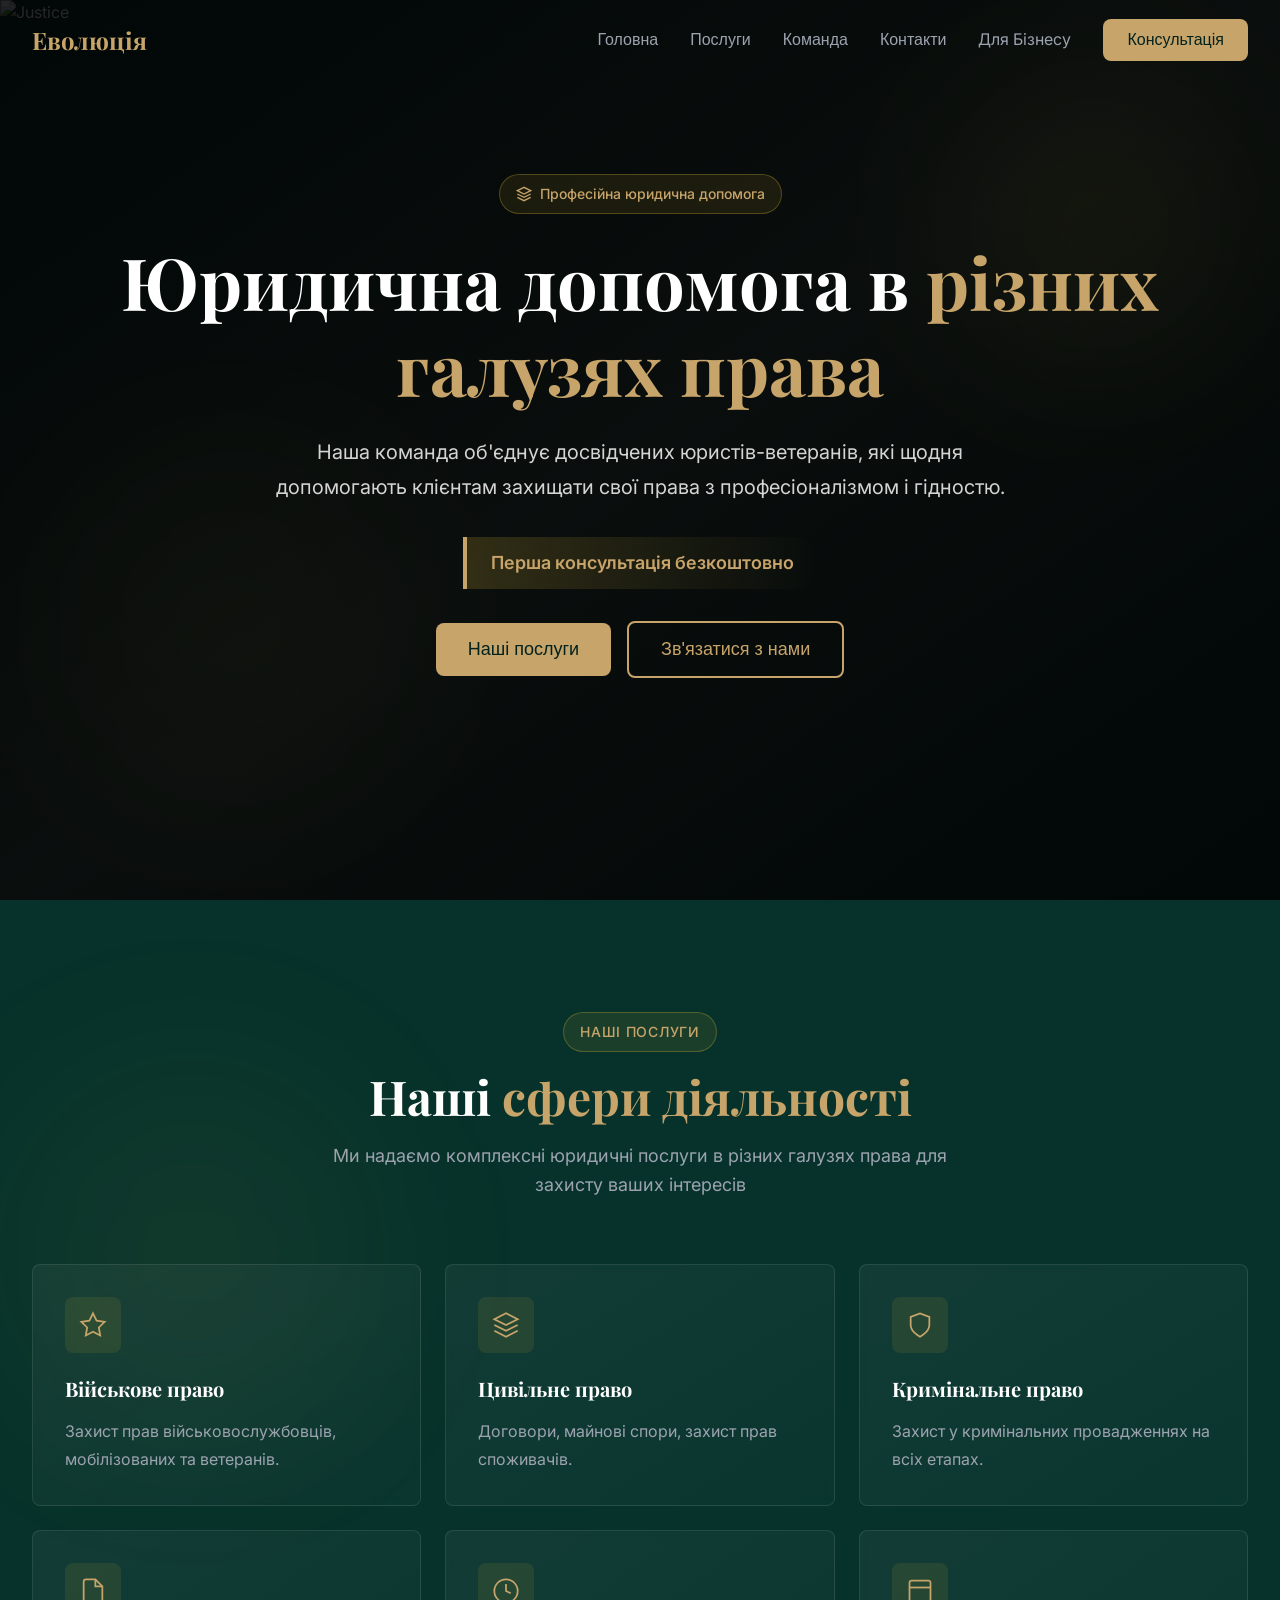
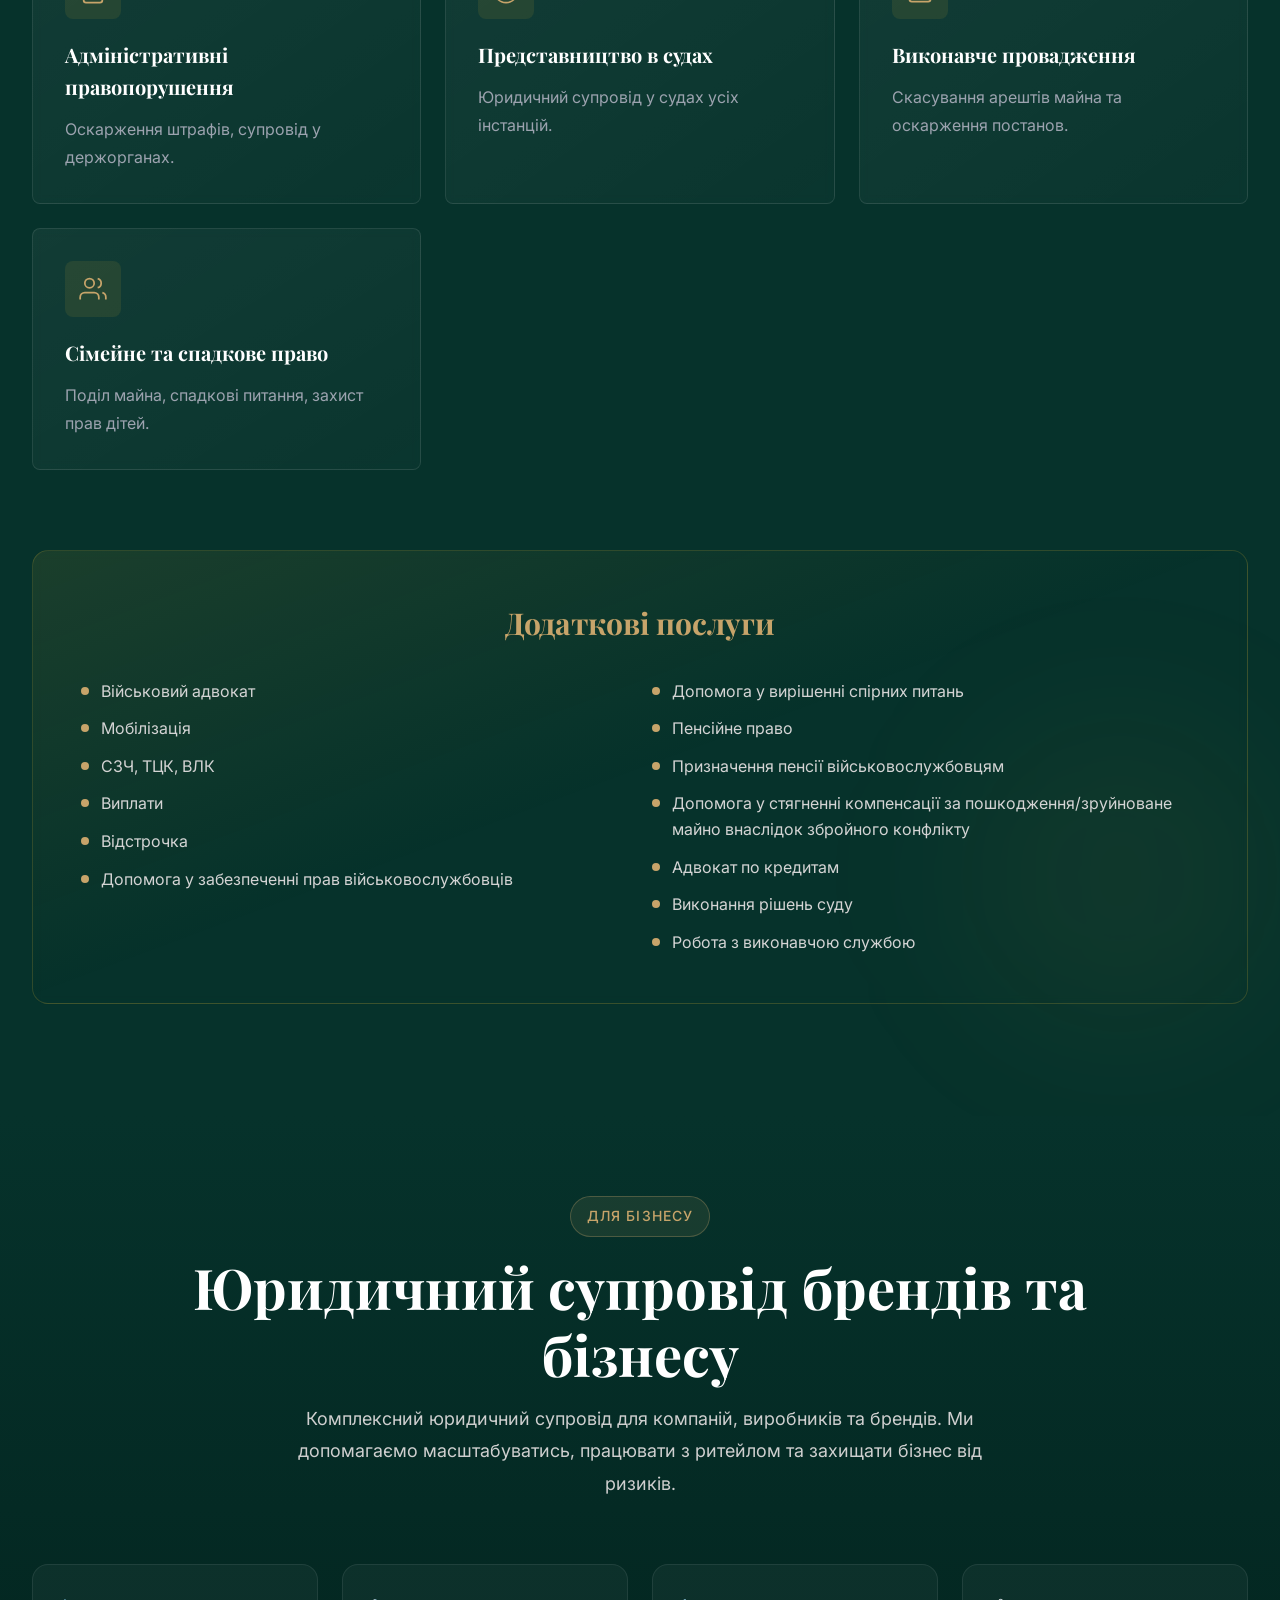
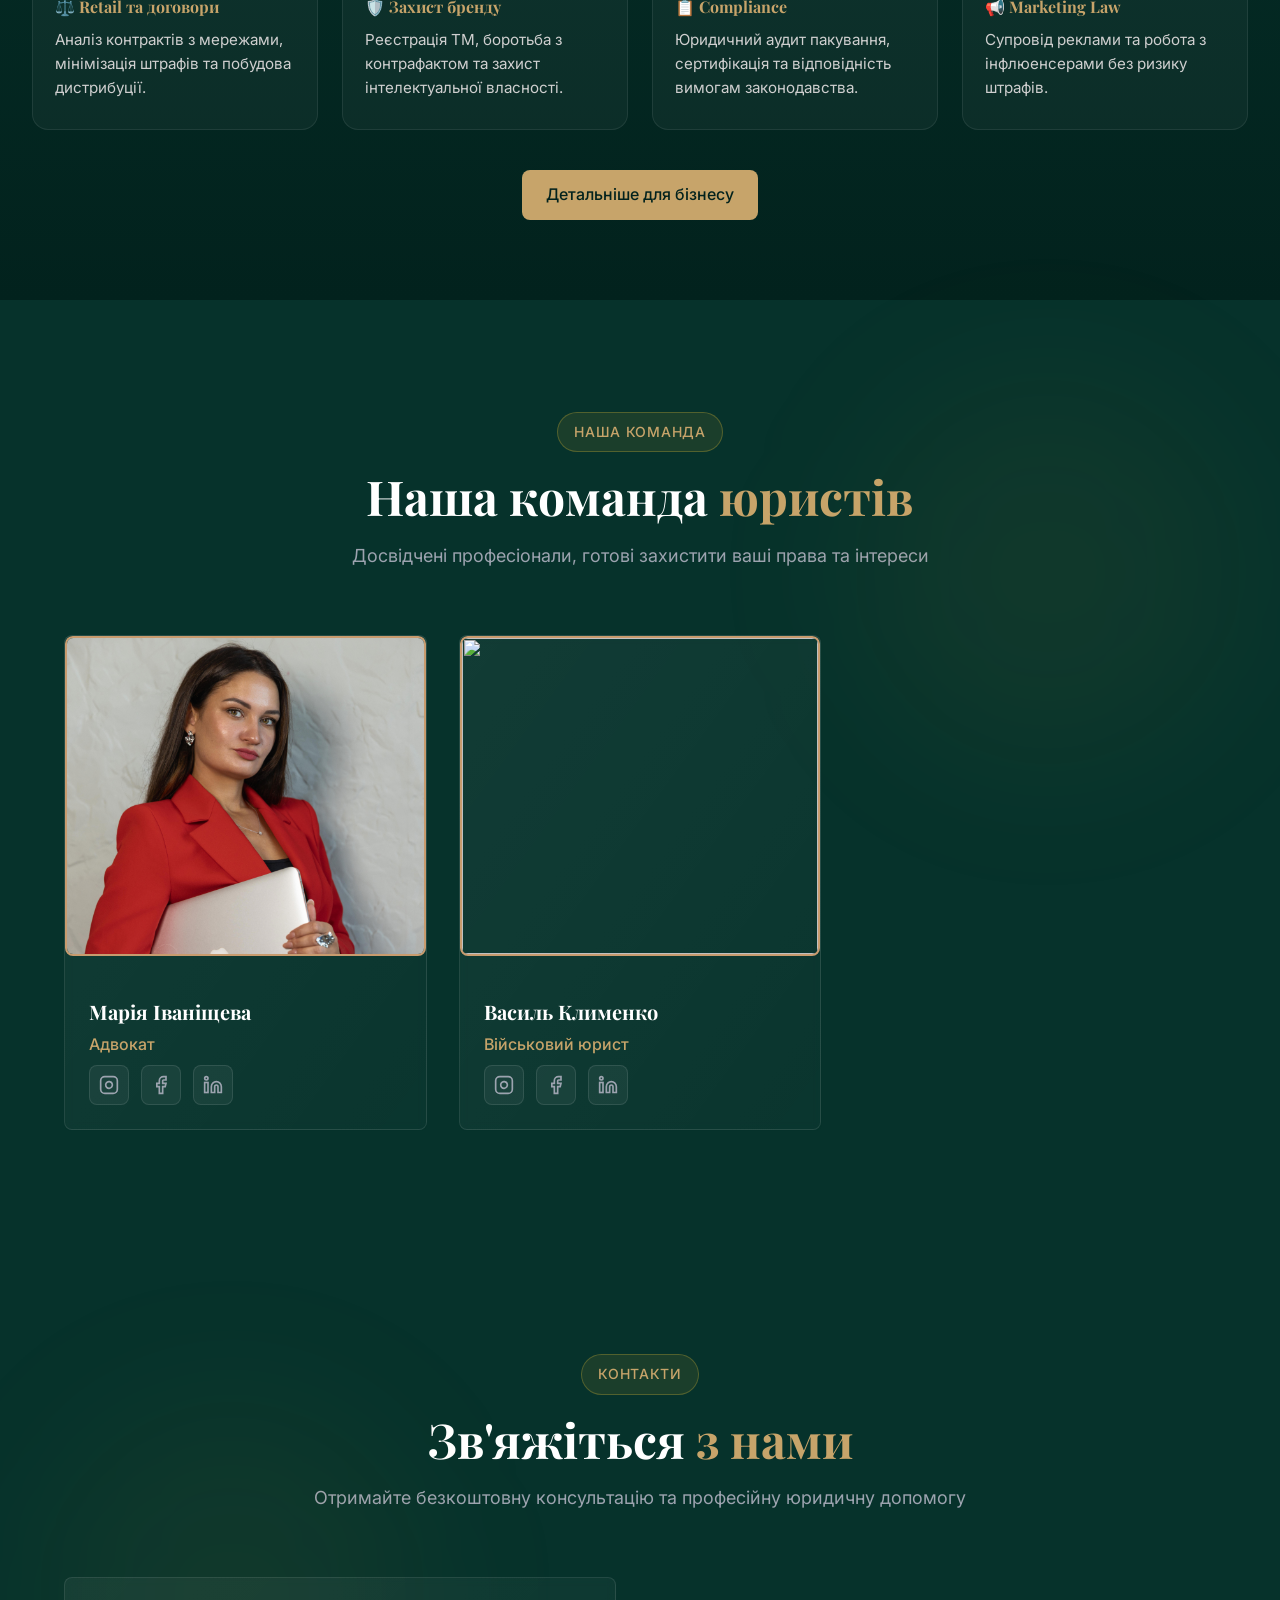
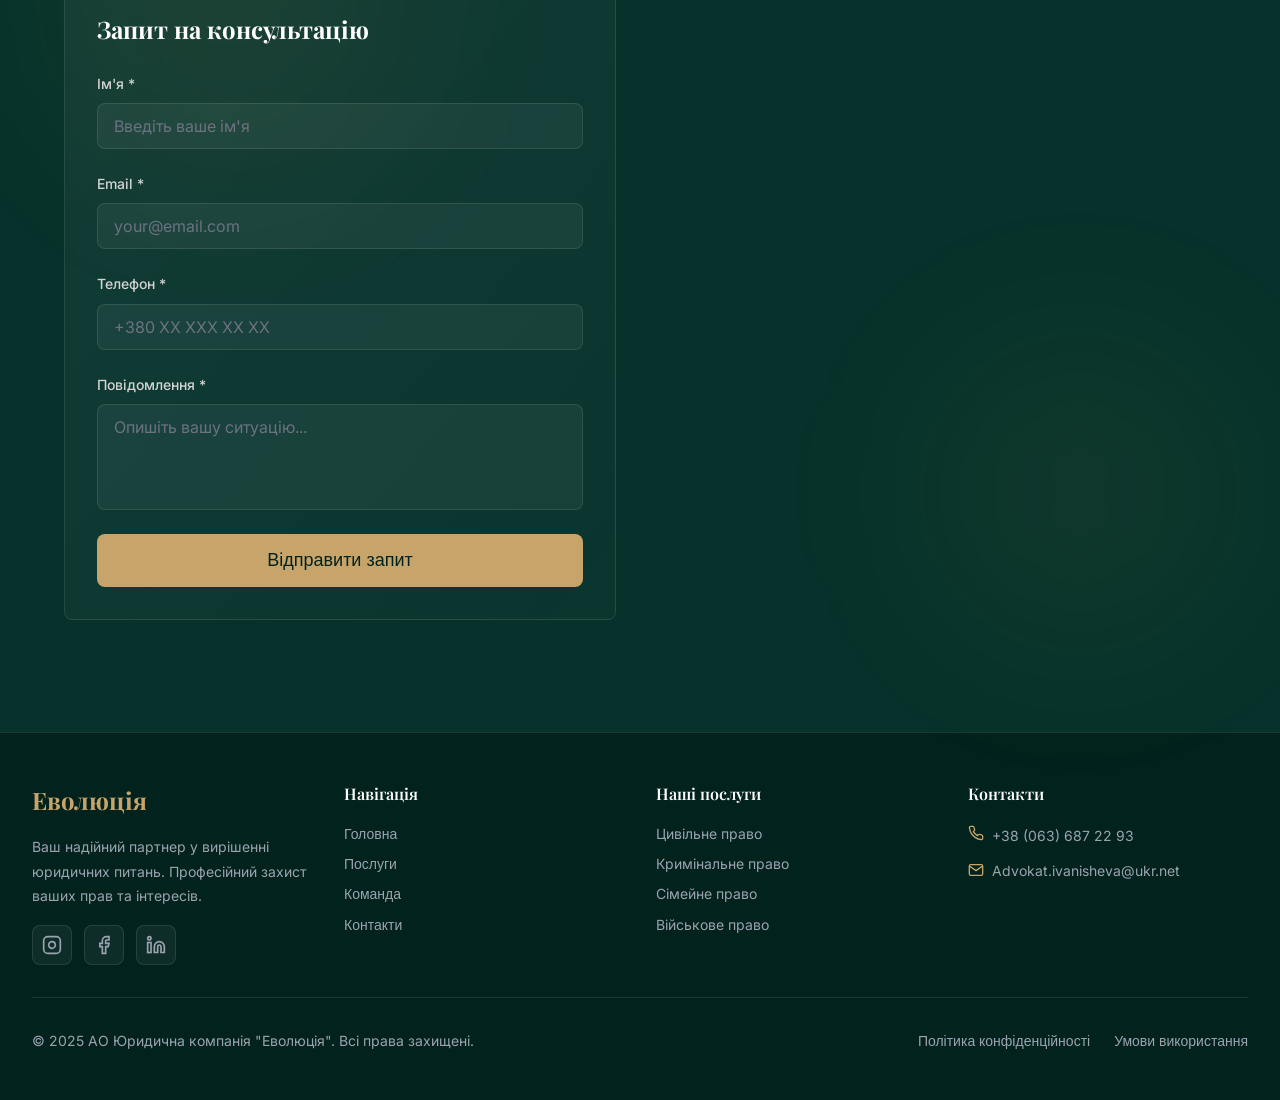
==== index.html @ 03f80f87 "update css for main page" ====
<!DOCTYPE html>
<html lang="uk">
  <head>
    <meta charset="UTF-8" />
    <meta name="viewport" content="width=device-width, initial-scale=1.0" />
    <title>Еволюція - Юридична компанія</title>
    <link rel="stylesheet" href="styles.css">
    <link rel="preconnect" href="https://fonts.googleapis.com">
    <link rel="preconnect" href="https://fonts.gstatic.com" crossorigin>
    <link
      href="https://fonts.googleapis.com/css2?family=Playfair+Display:wght@400;500;600;700;800;900&family=Inter:wght@300;400;500;600;700&display=swap"
      rel="stylesheet">
  </head>
  <body>

      <!-- Header -->
    <header class="header" id="header">
        <div class="container">
            <div class="header-content">
                <div class="logo" onclick="scrollToSection('hero')">
                    <span class="logo-pravo">Еволюція</span>
                </div>
                <nav class="nav-desktop">
                    <button onclick="scrollToSection('hero')" class="nav-link">Головна</button>
                    <button onclick="scrollToSection('services')" class="nav-link">Послуги</button>
                    <button onclick="scrollToSection('team')" class="nav-link">Команда</button>
                    <button onclick="scrollToSection('contact')" class="nav-link">Контакти</button>
                    <a href="./services.html" class="nav-link nav-link">Для Бізнесу</a>
                    <button onclick="scrollToSection('contact')" class="btn btn-primary">Консультація</button>
                </nav>
                <button class="mobile-menu-btn" id="mobileMenuBtn">
                    <span></span>
                    <span></span>
                    <span></span>
                </button>
            </div>
            <nav class="nav-mobile" id="navMobile">
                <button onclick="scrollToSection('hero')" class="nav-link">Головна</button>
                <button onclick="scrollToSection('services')" class="nav-link">Послуги</button>
                <button onclick="scrollToSection('team')" class="nav-link">Команда</button>
                <button onclick="scrollToSection('contact')" class="nav-link">Контакти</button>
                <a href="./services.html" class="nav-link nav-link">Для Бізнесу</a>
                <button onclick="scrollToSection('contact')" class="btn btn-primary">Консультація</button>
            </nav>
        </div>
    </header>
      <!-- Hero Section -->
      <section class="hero" id="hero">
        <div class="hero-bg">
          <img src="https://images.unsplash.com/photo-1589578527966-fdac0f44566c?w=1920&q=80" alt="Justice"
            class="hero-image">
          <div class="hero-overlay"></div>
        </div>
        <div class="hero-decoration hero-decoration-1"></div>
        <div class="hero-decoration hero-decoration-2"></div>
        <div class="container hero-container">
          <div class="hero-badge">
            <svg class="icon" width="16" height="16" viewBox="0 0 24 24" fill="none" stroke="currentColor" stroke-width="2">
              <path d="M12 2L2 7l10 5 10-5-10-5z" />
              <path d="M2 17l10 5 10-5" />
              <path d="M2 12l10 5 10-5" />
            </svg>
            <span>Професійна юридична допомога</span>
          </div>
          <h1 class="hero-title">
            <span class="hero-title-white">Юридична допомога в </span>
            <span class="hero-title-gold">різних галузях права</span>
          </h1>
          <p class="hero-description">
            Наша команда об'єднує досвідчених юристів-ветеранів, які щодня допомогають клієнтам захищати свої права з професіоналізмом і гідностю.
          
          </p>
          <div class="hero-free-badge">
            <!-- <svg class="icon" width="20" height="20" viewBox="0 0 24 24" fill="none" stroke="currentColor" stroke-width="2">
              <path d="M6 9l6 6 6-6" />
            </svg> -->
            <span>Перша консультація безкоштовно</span>
          </div>
          <div class="hero-buttons">
            <button onclick="scrollToSection('services')" class="btn btn-primary btn-lg">Наші послуги</button>
            <button onclick="scrollToSection('contact')" class="btn btn-outline btn-lg">Зв'язатися з нами</button>
          </div>
          
        </div>
      </section>
      <!-- Services Section -->
      <section class="services" id="services">
        <div class="section-decoration section-decoration-1"></div>
        <div class="section-decoration section-decoration-2"></div>
        <div class="container">
          <div class="section-header">
            <div class="section-badge">НАШІ ПОСЛУГИ</div>
            <h2 class="section-title">
              <span class="section-title-white">Наші </span>
              <span class="section-title-gold">сфери діяльності</span>
            </h2>
            <p class="section-description">
              Ми надаємо комплексні юридичні послуги в різних галузях права для захисту ваших інтересів
            </p>
          </div>
          <div class="services-grid">
            <div class="service-card">
              <div class="service-icon">
                <svg width="28" height="28" viewBox="0 0 24 24" fill="none" stroke="currentColor" stroke-width="1.5">
                  <polygon
                    points="12 2 15.09 8.26 22 9.27 17 14.14 18.18 21.02 12 17.77 5.82 21.02 7 14.14 2 9.27 8.91 8.26 12 2" />
                </svg>
              </div>
              <h3 class="service-title">Військове право</h3>
              <p class="service-description">Захист прав військовослужбовців, мобілізованих та ветеранів.</p>
            </div>
            <div class="service-card">
              <div class="service-icon">
                <svg width="28" height="28" viewBox="0 0 24 24" fill="none" stroke="currentColor" stroke-width="1.5">
                  <path d="M12 2L2 7l10 5 10-5-10-5z" />
                  <path d="M2 17l10 5 10-5" />
                  <path d="M2 12l10 5 10-5" />
                </svg>
              </div>
              <h3 class="service-title">Цивільне право</h3>
              <p class="service-description">Договори, майнові спори, захист прав споживачів.</p>
            </div>
            <div class="service-card">
              <div class="service-icon">
                <svg width="28" height="28" viewBox="0 0 24 24" fill="none" stroke="currentColor" stroke-width="1.5">
                  <path d="M12 22s8-4 8-10V5l-8-3-8 3v7c0 6 8 10 8 10z" />
                </svg>
              </div>
              <h3 class="service-title">Кримінальне право</h3>
              <p class="service-description">Захист у кримінальних провадженнях на всіх етапах.</p>
            </div>
            <div class="service-card">
              <div class="service-icon">
                <svg width="28" height="28" viewBox="0 0 24 24" fill="none" stroke="currentColor" stroke-width="1.5">
                  <path d="M14 2H6a2 2 0 0 0-2 2v16a2 2 0 0 0 2 2h12a2 2 0 0 0 2-2V8z" />
                  <polyline points="14 2 14 8 20 8" />
                </svg>
              </div>
              <h3 class="service-title">Адміністративні правопорушення</h3>
              <p class="service-description">Оскарження штрафів, супровід у держорганах.</p>
            </div>
            <div class="service-card">
              <div class="service-icon">
                <svg width="28" height="28" viewBox="0 0 24 24" fill="none" stroke="currentColor" stroke-width="1.5">
                  <circle cx="12" cy="12" r="10" />
                  <polyline points="12 6 12 12 16 14" />
                </svg>
              </div>
              <h3 class="service-title">Представництво в судах</h3>
              <p class="service-description">Юридичний супровід у судах усіх інстанцій.</p>
            </div>
            <div class="service-card">
              <div class="service-icon">
                <svg width="28" height="28" viewBox="0 0 24 24" fill="none" stroke="currentColor" stroke-width="1.5">
                  <rect x="3" y="3" width="18" height="18" rx="2" ry="2" />
                  <line x1="3" y1="9" x2="21" y2="9" />
                </svg>
              </div>
              <h3 class="service-title">Виконавче провадження</h3>
              <p class="service-description">Скасування арештів майна та оскарження постанов.</p>
            </div>
            <div class="service-card">
              <div class="service-icon">
                <svg width="28" height="28" viewBox="0 0 24 24" fill="none" stroke="currentColor" stroke-width="1.5">
                  <path d="M17 21v-2a4 4 0 0 0-4-4H5a4 4 0 0 0-4 4v2" />
                  <circle cx="9" cy="7" r="4" />
                  <path d="M23 21v-2a4 4 0 0 0-3-3.87" />
                  <path d="M16 3.13a4 4 0 0 1 0 7.75" />
                </svg>
              </div>
              <h3 class="service-title">Сімейне та спадкове право</h3>
              <p class="service-description">Поділ майна, спадкові питання, захист прав дітей.</p>
            </div>
            
          </div>
          <div class="additional-services">
            <h3 class="additional-services-title">Додаткові послуги</h3>
            <div class="additional-services-grid">
              <div class="additional-services-list">
                <div class="additional-service-item">
                  <div class="bullet"></div>
                  <p>Військовий адвокат</p>
                </div>
                <div class="additional-service-item">
                  <div class="bullet"></div>
                  <p>Мобілізація</p>
                </div>
                <div class="additional-service-item">
                  <div class="bullet"></div>
                  <p>СЗЧ, ТЦК, ВЛК</p>
                </div>
                <div class="additional-service-item">
                  <div class="bullet"></div>
                  <p>Виплати</p>
                </div>
                <div class="additional-service-item">
                  <div class="bullet"></div>
                  <p>Відстрочка</p>
                </div>
                <div class="additional-service-item">
                  <div class="bullet"></div>
                  <p>Допомога у забезпеченні прав військовослужбовців</p>
                </div>
              </div>
              <div class="additional-services-list">
                <div class="additional-service-item">
                  <div class="bullet"></div>
                  <p>Допомога у вирішенні спірних питань</p>
                </div>
                <div class="additional-service-item">
                  <div class="bullet"></div>
                  <p>Пенсійне право</p>
                </div>
                <div class="additional-service-item">
                  <div class="bullet"></div>
                  <p>Призначення пенсії військовослужбовцям</p>
                </div>
                <div class="additional-service-item">
                  <div class="bullet"></div>
                  <p>Допомога у стягненні компенсації за пошкодження/зруйноване майно внаслідок збройного конфлікту</p>
                </div>
                <div class="additional-service-item">
                  <div class="bullet"></div>
                  <p>Адвокат по кредитам</p>
                </div>
                <div class="additional-service-item">
                  <div class="bullet"></div>
                  <p>Виконання рішень суду</p>
                </div>
                <div class="additional-service-item">
                  <div class="bullet"></div>
                  <p>Робота з виконавчою службою</p>
                </div>
              </div>
            </div>
          </div>
        </div>
      </section>
      <section class="business-preview" id="business-preview">
  <div class="container">

    <div class="section-heading">
      <span class="section-label">Для бізнесу</span>
      <h2>Юридичний супровід брендів та бізнесу</h2>
      <p>
        Комплексний юридичний супровід для компаній, виробників та брендів.
        Ми допомагаємо масштабуватись, працювати з ритейлом та захищати бізнес від ризиків.
      </p>
    </div>

    <div class="business-preview-grid">

      <div class="preview-card">
        <h4>⚖️ Retail та договори</h4>
        <p>Аналіз контрактів з мережами, мінімізація штрафів та побудова дистрибуції.</p>
      </div>

      <div class="preview-card">
        <h4>🛡️ Захист бренду</h4>
        <p>Реєстрація ТМ, боротьба з контрафактом та захист інтелектуальної власності.</p>
      </div>

      <div class="preview-card">
        <h4>📋 Compliance</h4>
        <p>Юридичний аудит пакування, сертифікація та відповідність вимогам законодавства.</p>
      </div>

      <div class="preview-card">
        <h4>📢 Marketing Law</h4>
        <p>Супровід реклами та робота з інфлюенсерами без ризику штрафів.</p>
      </div>

    </div>

    <div class="business-preview-cta">
      <a href="./services.html" class="btn btn-primary">
        Детальніше для бізнесу
      </a>
    </div>

  </div>
</section>

      <!-- Team Section -->
      <section class="team" id="team">
        <div class="section-decoration section-decoration-3"></div>
        <div class="container">
          <div class="section-header">
            <div class="section-badge">НАША КОМАНДА</div>
            <h2 class="section-title">
              <span class="section-title-white">Наша команда </span>
              <span class="section-title-gold">юристів</span>
            </h2>
            <p class="section-description">
              Досвідчені професіонали, готові захистити ваші права та інтереси
            </p>
          </div>
          <div class="team-grid">
            <div class="team-card">
              <div class="team-avatar">
                <img src="./img/maria.JPG" alt="Марія Іваніщева" class="team-photo" />
              </div>
              <div class="team-info">
                <h3 class="team-name">Марія Іваніщева</h3>
                <p class="team-position">Адвокат</p>
                <!-- <p class="team-specialty">Кримінальне та військове право</p> -->
                <div class="team-social">
                  <a href="#" class="social-link">
                    <svg width="20" height="20" viewBox="0 0 24 24" fill="none" stroke="currentColor" stroke-width="2">
                      <rect x="2" y="2" width="20" height="20" rx="5" ry="5" />
                      <path d="M16 11.37A4 4 0 1 1 12.63 8 4 4 0 0 1 16 11.37z" />
                      <line x1="17.5" y1="6.5" x2="17.51" y2="6.5" />
                    </svg>
                  </a>
                  <a href="#" class="social-link">
                    <svg width="20" height="20" viewBox="0 0 24 24" fill="none" stroke="currentColor" stroke-width="2">
                      <path d="M18 2h-3a5 5 0 0 0-5 5v3H7v4h3v8h4v-8h3l1-4h-4V7a1 1 0 0 1 1-1h3z" />
                    </svg>
                  </a>
                  <a href="#" class="social-link">
                    <svg width="20" height="20" viewBox="0 0 24 24" fill="none" stroke="currentColor" stroke-width="2">
                      <path d="M16 8a6 6 0 0 1 6 6v7h-4v-7a2 2 0 0 0-2-2 2 2 0 0 0-2 2v7h-4v-7a6 6 0 0 1 6-6z" />
                      <rect x="2" y="9" width="4" height="12" />
                      <circle cx="4" cy="4" r="2" />
                    </svg>
                  </a>
                </div>
              </div>
            </div>
           <div class="team-card">
              <div class="team-avatar">
                <img src="./img/lawyer2.JPG" alt="" class="team-photo" />
              </div>
              <div class="team-info">
                <h3 class="team-name">Василь Клименко</h3>
                <p class="team-position">Військовий юрист</p>
                <!-- <p class="team-specialty">Кримінальне та військове право</p> -->
                <div class="team-social">
                  <a href="#" class="social-link">
                    <svg width="20" height="20" viewBox="0 0 24 24" fill="none" stroke="currentColor" stroke-width="2">
                      <rect x="2" y="2" width="20" height="20" rx="5" ry="5" />
                      <path d="M16 11.37A4 4 0 1 1 12.63 8 4 4 0 0 1 16 11.37z" />
                      <line x1="17.5" y1="6.5" x2="17.51" y2="6.5" />
                    </svg>
                  </a>
                  <a href="#" class="social-link">
                    <svg width="20" height="20" viewBox="0 0 24 24" fill="none" stroke="currentColor" stroke-width="2">
                      <path d="M18 2h-3a5 5 0 0 0-5 5v3H7v4h3v8h4v-8h3l1-4h-4V7a1 1 0 0 1 1-1h3z" />
                    </svg>
                  </a>
                  <a href="#" class="social-link">
                    <svg width="20" height="20" viewBox="0 0 24 24" fill="none" stroke="currentColor" stroke-width="2">
                      <path d="M16 8a6 6 0 0 1 6 6v7h-4v-7a2 2 0 0 0-2-2 2 2 0 0 0-2 2v7h-4v-7a6 6 0 0 1 6-6z" />
                      <rect x="2" y="9" width="4" height="12" />
                      <circle cx="4" cy="4" r="2" />
                    </svg>
                  </a>
                </div>
              </div>
            </div>
            <!-- <div class="team-card">
              <div class="team-avatar">
                <div class="team-avatar-placeholder">
                  <span>І</span>
                </div>
              </div>
              <div class="team-info">
                <h3 class="team-name">Ірина Бондаренко</h3>
                <p class="team-position">Старший юрист</p>
                <p class="team-specialty">Адміністративне право</p>
                <div class="team-social">
                  <a href="#" class="social-link">
                    <svg width="20" height="20" viewBox="0 0 24 24" fill="none" stroke="currentColor" stroke-width="2">
                      <rect x="2" y="2" width="20" height="20" rx="5" ry="5" />
                      <path d="M16 11.37A4 4 0 1 1 12.63 8 4 4 0 0 1 16 11.37z" />
                      <line x1="17.5" y1="6.5" x2="17.51" y2="6.5" />
                    </svg>
                  </a>
                  <a href="#" class="social-link">
                    <svg width="20" height="20" viewBox="0 0 24 24" fill="none" stroke="currentColor" stroke-width="2">
                      <path d="M18 2h-3a5 5 0 0 0-5 5v3H7v4h3v8h4v-8h3l1-4h-4V7a1 1 0 0 1 1-1h3z" />
                    </svg>
                  </a>
                  <a href="#" class="social-link">
                    <svg width="20" height="20" viewBox="0 0 24 24" fill="none" stroke="currentColor" stroke-width="2">
                      <path d="M16 8a6 6 0 0 1 6 6v7h-4v-7a2 2 0 0 0-2-2 2 2 0 0 0-2 2v7h-4v-7a6 6 0 0 1 6-6z" />
                      <rect x="2" y="9" width="4" height="12" />
                      <circle cx="4" cy="4" r="2" />
                    </svg>
                  </a>
                </div>
              </div>
            </div>  -->
          </div>
        </div>
      </section>
      
      <!-- Contact Section -->
      <section class="contact" id="contact">
        <div class="section-decoration section-decoration-4"></div>
        <div class="section-decoration section-decoration-5"></div>
        <div class="container">
          <div class="section-header">
            <div class="section-badge">КОНТАКТИ</div>
            <h2 class="section-title">
              <span class="section-title-white">Зв'яжіться </span>
              <span class="section-title-gold">з нами</span>
            </h2>
            <p class="section-description">
              Отримайте безкоштовну консультацію та професійну юридичну допомогу
            </p>
          </div>
          <div class="contact-grid">
            <div class="contact-form-wrapper">
              <h3 class="contact-form-title">Запит на консультацію</h3>
              <form id="contactForm" class="contact-form">
                <div class="form-group">
                  <label for="name">Ім'я *</label>
                  <input type="text" id="name" name="name" required placeholder="Введіть ваше ім'я">
                </div>
                <div class="form-group">
                  <label for="email">Email *</label>
                  <input type="email" id="email" name="email" required placeholder="your@email.com">
                </div>
                <div class="form-group">
                  <label for="phone">Телефон *</label>
                  <input type="tel" id="phone" name="phone" required placeholder="+380 XX XXX XX XX">
                </div>
                <div class="form-group">
                  <label for="message">Повідомлення *</label>
                  <textarea id="message" name="message" required rows="4" placeholder="Опишіть вашу ситуацію..."></textarea>
                </div>
                <button type="submit" class="btn btn-primary btn-lg btn-full">Відправити запит</button>
              </form>
            </div>
            <div class="contact-info">
              <div class="contact-info-card">
                <div class="contact-info-icon">
                  <svg width="24" height="24" viewBox="0 0 24 24" fill="none" stroke="currentColor" stroke-width="2">
                    <path
                      d="M22 16.92v3a2 2 0 0 1-2.18 2 19.79 19.79 0 0 1-8.63-3.07 19.5 19.5 0 0 1-6-6 19.79 19.79 0 0 1-3.07-8.67A2 2 0 0 1 4.11 2h3a2 2 0 0 1 2 1.72 12.84 12.84 0 0 0 .7 2.81 2 2 0 0 1-.45 2.11L8.09 9.91a16 16 0 0 0 6 6l1.27-1.27a2 2 0 0 1 2.11-.45 12.84 12.84 0 0 0 2.81.7A2 2 0 0 1 22 16.92z" />
                  </svg>
                </div>
                <div>
                  <h4>Телефон</h4>
                  <a href="tel:+380636872293">+38 (063) 687 22 93</a>
                </div>
              </div>
              <div class="contact-info-card">
                <div class="contact-info-icon">
                  <svg width="24" height="24" viewBox="0 0 24 24" fill="none" stroke="currentColor" stroke-width="2">
                    <path d="M4 4h16c1.1 0 2 .9 2 2v12c0 1.1-.9 2-2 2H4c-1.1 0-2-.9-2-2V6c0-1.1.9-2 2-2z" />
                    <polyline points="22,6 12,13 2,6" />
                  </svg>
                </div>
                <div>
                  <h4>Email</h4>
                  <a href="mailto:Advokat.ivanisheva@ukr.net">Advokat.ivanisheva@ukr.net</a>
                </div>
              </div>
              <div class="contact-info-card">
                <div class="contact-info-icon">
                  <svg width="24" height="24" viewBox="0 0 24 24" fill="none" stroke="currentColor" stroke-width="2">
                    <path d="M21 10c0 7-9 13-9 13s-9-6-9-13a9 9 0 0 1 18 0z" />
                    <circle cx="12" cy="10" r="3" />
                  </svg>
                </div>
                <div>
                  <h4>Адреса</h4>
                  <p>м. Івано-Франківськ, вул. Шевченко, 9</p>
                  <p>76018</p>
                </div>
              </div>
              <div class="contact-info-card">
                <div class="contact-info-icon">
                  <svg width="24" height="24" viewBox="0 0 24 24" fill="none" stroke="currentColor" stroke-width="2">
                    <circle cx="12" cy="12" r="10" />
                    <polyline points="12 6 12 12 16 14" />
                  </svg>
                </div>
                <div>
                  <h4>Години роботи</h4>
                  <p>Пн-Пт: 9:00 - 18:00</p>
                  <p>Сб: 10:00 - 15:00</p>
                  <p>Нд: Вихідний</p>
                </div>
              </div>
            </div>
          </div>
        </div>
      </section>
      
      <!-- Footer -->
      <footer class="footer">
        <div class="container">
          <div class="footer-grid">
            <div class="footer-brand">
              <div class="logo">
                <span class="logo-pravo">Еволюція</span>
              </div>
              <p class="footer-description">
                Ваш надійний партнер у вирішенні юридичних питань. Професійний захист ваших прав та інтересів.
              </p>
              <div class="footer-social">
                <a href="#" class="social-link">
                  <svg width="20" height="20" viewBox="0 0 24 24" fill="none" stroke="currentColor" stroke-width="2">
                    <rect x="2" y="2" width="20" height="20" rx="5" ry="5" />
                    <path d="M16 11.37A4 4 0 1 1 12.63 8 4 4 0 0 1 16 11.37z" />
                    <line x1="17.5" y1="6.5" x2="17.51" y2="6.5" />
                  </svg>
                </a>
                <a href="#" class="social-link">
                  <svg width="20" height="20" viewBox="0 0 24 24" fill="none" stroke="currentColor" stroke-width="2">
                    <path d="M18 2h-3a5 5 0 0 0-5 5v3H7v4h3v8h4v-8h3l1-4h-4V7a1 1 0 0 1 1-1h3z" />
                  </svg>
                </a>
                <a href="#" class="social-link">
                  <svg width="20" height="20" viewBox="0 0 24 24" fill="none" stroke="currentColor" stroke-width="2">
                    <path d="M16 8a6 6 0 0 1 6 6v7h-4v-7a2 2 0 0 0-2-2 2 2 0 0 0-2 2v7h-4v-7a6 6 0 0 1 6-6z" />
                    <rect x="2" y="9" width="4" height="12" />
                    <circle cx="4" cy="4" r="2" />
                  </svg>
                </a>
              </div>
            </div>
            <div class="footer-links">
              <h3>Навігація</h3>
              <ul>
                <li><button onclick="scrollToSection('hero')">Головна</button></li>
                <li><button onclick="scrollToSection('services')">Послуги</button></li>
                <li><button onclick="scrollToSection('team')">Команда</button></li>
                <li><button onclick="scrollToSection('contact')">Контакти</button></li>
              </ul>
            </div>
            <div class="footer-links">
              <h3>Наші послуги</h3>
              <ul>
                <li>Цивільне право</li>
                <li>Кримінальне право</li>
                <li>Сімейне право</li>
                <li>Військове право</li>
              </ul>
            </div>
            <div class="footer-contact">
              <h3>Контакти</h3>
              <div class="footer-contact-item">
                <svg width="16" height="16" viewBox="0 0 24 24" fill="none" stroke="currentColor" stroke-width="2">
                  <path
                    d="M22 16.92v3a2 2 0 0 1-2.18 2 19.79 19.79 0 0 1-8.63-3.07 19.5 19.5 0 0 1-6-6 19.79 19.79 0 0 1-3.07-8.67A2 2 0 0 1 4.11 2h3a2 2 0 0 1 2 1.72 12.84 12.84 0 0 0 .7 2.81 2 2 0 0 1-.45 2.11L8.09 9.91a16 16 0 0 0 6 6l1.27-1.27a2 2 0 0 1 2.11-.45 12.84 12.84 0 0 0 2.81.7A2 2 0 0 1 22 16.92z" />
                </svg>
                <div>
                  <a href="tel:+380636872293">+38 (063) 687 22 93</a>
                </div>
              </div>
              <div class="footer-contact-item">
                <svg width="16" height="16" viewBox="0 0 24 24" fill="none" stroke="currentColor" stroke-width="2">
                  <path d="M4 4h16c1.1 0 2 .9 2 2v12c0 1.1-.9 2-2 2H4c-1.1 0-2-.9-2-2V6c0-1.1.9-2 2-2z" />
                  <polyline points="22,6 12,13 2,6" />
                </svg>
                <a href="mailto:Advokat.ivanisheva@ukr.net">Advokat.ivanisheva@ukr.net</a>
              </div>
            </div>
          </div>
          <div class="footer-bottom">
            <p>© 2025 АО Юридична компанія "Еволюція". Всі права захищені.</p>
            <div class="footer-bottom-links">
              <button>Політика конфіденційності</button>
              <button>Умови використання</button>
            </div>
          </div>
        </div>
      </footer>
      
      <!-- Toast Notification -->
      <div id="toast" class="toast"></div>
      
      <script src="script.js"></script>
  </body>
</html>
---- styles.css ----
/* Reset and Base Styles */
* {
  margin: 0;
  padding: 0;
  box-sizing: border-box;
}

:root {
  --gold: #c7a46a;
  --gold-dark: #a48753;
  --bg-dark: #06322b;
  --bg-darker: #02221d;
  --text-white: #ffffff;
  --text-gray: #d8d8d8;
  --text-light-gray: #f3f3f3;
  --border-color: rgba(255, 255, 255, 0.1);
}

html {
  scroll-behavior: smooth;
}

body {
  font-family: "Inter", sans-serif;
  background-color: var(--bg-dark);
  color: var(--text-white);
  line-height: 1.6;
  overflow-x: hidden;
}

h1,
h2,
h3,
h4,
h5,
h6 {
  font-family: "Playfair Display", serif;
  font-weight: 700;
}
a {
  text-decoration: none;
}
.container {
  max-width: 1280px;
  margin: 0 auto;
  padding: 0 1rem;
}

@media (min-width: 640px) {
  .container {
    padding: 0 1.5rem;
  }
}

@media (min-width: 1024px) {
  .container {
    padding: 0 2rem;
  }
}

/* Header */
.header {
  position: fixed;
  top: 0;
  left: 0;
  right: 0;
  z-index: 50;
  transition: all 0.3s ease;
}

.header.scrolled {
  background-color: rgba(0, 0, 0, 0.9);
  backdrop-filter: blur(12px);
  box-shadow: 0 4px 20px rgba(0, 0, 0, 0.5);
}

.header-content {
  display: flex;
  align-items: center;
  justify-content: space-between;
  height: 80px;
}

.logo {
  font-size: 1.5rem;
  font-weight: 700;
  cursor: pointer;
  font-family: "Playfair Display", serif;
}

.logo-pravo {
  color: var(--gold);
}

.logo-blago {
  color: var(--text-white);
}

.nav-desktop {
  display: none;
  align-items: center;
  gap: 2rem;
}

@media (min-width: 768px) {
  .nav-desktop {
    display: flex;
  }
}

.nav-link {
  background: none;
  border: none;
  color: #9ca3af;
  cursor: pointer;
  font-size: 1rem;
  transition: color 0.2s;
}

.nav-link:hover {
  color: var(--gold);
}

.mobile-menu-btn {
  display: flex;
  flex-direction: column;
  gap: 6px;
  background: none;
  border: none;
  cursor: pointer;
  padding: 8px;
}

@media (min-width: 768px) {
  .mobile-menu-btn {
    display: none;
  }
}

.mobile-menu-btn span {
  width: 24px;
  height: 2px;
  background-color: var(--text-white);
  transition: all 0.3s ease;
}

.mobile-menu-btn.active span:nth-child(1) {
  transform: rotate(45deg) translate(8px, 8px);
}

.mobile-menu-btn.active span:nth-child(2) {
  opacity: 0;
}

.mobile-menu-btn.active span:nth-child(3) {
  transform: rotate(-45deg) translate(6px, -6px);
}

.nav-mobile {
  display: none;
  flex-direction: column;
  gap: 1rem;
  padding: 1.5rem;
  background-color: rgba(0, 0, 0, 0.95);
  backdrop-filter: blur(12px);
  border-top: 1px solid var(--border-color);
}

.nav-mobile.active {
  display: flex;
}

@media (min-width: 768px) {
  .nav-mobile {
    display: none !important;
  }
}

/* Hero Section */
.hero {
  position: relative;
  min-height: 100vh;
  display: flex;
  align-items: center;
  justify-content: center;
  overflow: hidden;
  padding-top: 80px;
}

.hero-bg {
  position: absolute;
  inset: 0;
  z-index: 0;
}

.hero-image {
  width: 100%;
  height: 100%;
  object-fit: cover;
  animation: heroZoom 20s ease-in-out infinite alternate;
}

@keyframes heroZoom {
  0% {
    transform: scale(1);
  }

  100% {
    transform: scale(1.1);
  }
}

.hero-overlay {
  position: absolute;
  inset: 0;
  background: linear-gradient(
    to bottom right,
    rgba(0, 0, 0, 0.85) 0%,
    rgba(10, 10, 10, 0.9) 50%,
    rgba(0, 0, 0, 0.85) 100%
  );
}

.hero-decoration {
  position: absolute;
  border-radius: 50%;
  filter: blur(80px);
  opacity: 0.6;
  z-index: 1;
}

.hero-decoration-1 {
  top: 80px;
  right: 40px;
  width: 288px;
  height: 288px;
  background-color: rgba(212, 175, 55, 0.1);
}

.hero-decoration-2 {
  bottom: 80px;
  left: 40px;
  width: 384px;
  height: 384px;
  background-color: rgba(212, 175, 55, 0.05);
}

.hero-container {
  position: relative;
  z-index: 10;
  text-align: center;
  max-width: 1280px;
  padding-top: 5rem;
  padding-bottom: 2rem;
}

.hero-badge {
  display: inline-flex;
  align-items: center;
  gap: 0.5rem;
  padding: 0.5rem 1rem;
  background-color: rgba(212, 175, 55, 0.1);
  border: 1px solid rgba(212, 175, 55, 0.3);
  border-radius: 9999px;
  margin-bottom: 1.5rem;
  backdrop-filter: blur(4px);
}

.hero-badge .icon {
  color: var(--gold);
}

.hero-badge span {
  font-size: 0.875rem;
  color: var(--gold);
  font-weight: 500;
}

.hero-title {
  font-size: 2.5rem;
  line-height: 1.2;
  margin-bottom: 1.5rem;
  font-weight: 700;
}

@media (min-width: 640px) {
  .hero-title {
    font-size: 3rem;
  }
}

@media (min-width: 768px) {
  .hero-title {
    font-size: 3.75rem;
  }
}

@media (min-width: 1024px) {
  .hero-title {
    font-size: 4.5rem;
  }
}

.hero-title-white {
  color: var(--text-white);
}

.hero-title-gold {
  color: var(--gold);
}

.hero-description {
  font-size: 1.125rem;
  color: #d4d4d4;
  margin-bottom: 2rem;
  max-width: 48rem;
  margin-left: auto;
  margin-right: auto;
  line-height: 1.75;
}

@media (min-width: 640px) {
  .hero-description {
    font-size: 1.25rem;
  }
}

.hero-free-badge {
  display: inline-flex;
  align-items: center;
  gap: 0.5rem;
  padding: 0.75rem 1.5rem;
  background: linear-gradient(
    to right,
    rgba(212, 175, 55, 0.2) 0%,
    transparent 100%
  );
  border-left: 4px solid var(--gold);
  border-radius: 0 9999px 9999px 0;
  margin-bottom: 2rem;
}

.hero-free-badge .icon {
  color: var(--gold);
}

.hero-free-badge span {
  font-size: 1.125rem;
  font-weight: 600;
  color: var(--gold);
}

.hero-buttons {
  display: flex;
  flex-direction: column;
  gap: 1rem;
  justify-content: center;
  align-items: center;
  margin-bottom: 4rem;
}

@media (min-width: 640px) {
  .hero-buttons {
    flex-direction: row;
  }
}
/* Buttons */
.btn {
  padding: 0.75rem 1.5rem;
  border: none;
  border-radius: 8px;
  font-size: 1rem;
  font-weight: 500;
  cursor: pointer;
  transition: all 0.2s ease;
  display: inline-block;
  text-align: center;
}

.btn-primary {
  background-color: var(--gold);
  color: var(--bg-darker);
}

.btn-primary:hover {
  background-color: var(--gold-dark);
  transform: scale(1.05);
}

.btn-outline {
  background-color: transparent;
  color: var(--gold);
  border: 2px solid var(--gold);
}

.btn-outline:hover {
  background-color: var(--gold);
  color: var(--bg-darker);
}

.btn-lg {
  padding: 1rem 2rem;
  font-size: 1.125rem;
}

.btn-full {
  width: 100%;
}

/* Section Styles */
section {
  position: relative;
  padding: 5rem 0;
}

@media (min-width: 640px) {
  section {
    padding: 7rem 0;
  }
}

.section-decoration {
  position: absolute;
  border-radius: 50%;
  filter: blur(80px);
}

.section-decoration-1 {
  top: 160px;
  left: 0;
  width: 384px;
  height: 384px;
  background-color: rgba(212, 175, 55, 0.05);
}

.section-decoration-2 {
  bottom: 80px;
  right: 0;
  width: 320px;
  height: 320px;
  background-color: rgba(212, 175, 55, 0.05);
}

.section-decoration-3 {
  top: 80px;
  right: 40px;
  width: 384px;
  height: 384px;
  background-color: rgba(212, 175, 55, 0.05);
}

.section-decoration-4 {
  top: 160px;
  left: 40px;
  width: 384px;
  height: 384px;
  background-color: rgba(212, 175, 55, 0.05);
}

.section-decoration-5 {
  bottom: 80px;
  right: 40px;
  width: 320px;
  height: 320px;
  background-color: rgba(212, 175, 55, 0.05);
}

.section-header {
  text-align: center;
  margin-bottom: 4rem;
}

.section-badge {
  display: inline-flex;
  align-items: center;
  gap: 0.5rem;
  padding: 0.5rem 1rem;
  background-color: rgba(212, 175, 55, 0.1);
  border: 1px solid rgba(212, 175, 55, 0.3);
  border-radius: 9999px;
  margin-bottom: 1rem;
  font-size: 0.875rem;
  color: var(--gold);
  font-weight: 500;
  text-transform: uppercase;
  letter-spacing: 0.05em;
}

.section-title {
  font-size: 2rem;
  line-height: 1.2;
  margin-bottom: 1rem;
  font-weight: 700;
}

@media (min-width: 640px) {
  .section-title {
    font-size: 2.5rem;
  }
}

@media (min-width: 768px) {
  .section-title {
    font-size: 3rem;
  }
}

.section-title-white {
  color: var(--text-white);
}

.section-title-gold {
  color: var(--gold);
}

.section-description {
  font-size: 1.125rem;
  color: #9ca3af;
  max-width: 42rem;
  margin: 0 auto;
}

/* Services Section */
.services-grid {
  display: grid;
  grid-template-columns: 1fr;
  gap: 1.5rem;
  margin-bottom: 5rem;
}

@media (min-width: 768px) {
  .services-grid {
    grid-template-columns: repeat(2, 1fr);
  }
}

@media (min-width: 1024px) {
  .services-grid {
    grid-template-columns: repeat(3, 1fr);
  }
}

.service-card {
  padding: 2rem;
  background: linear-gradient(
    to bottom right,
    rgba(255, 255, 255, 0.05) 0%,
    rgba(255, 255, 255, 0.02) 100%
  );
  border: 1px solid rgba(255, 255, 255, 0.1);
  border-radius: 8px;
  backdrop-filter: blur(4px);
  transition: all 0.3s ease;
  cursor: pointer;
}

.service-card:hover {
  border-color: rgba(212, 175, 55, 0.5);
  transform: scale(1.05);
  box-shadow: 0 20px 60px rgba(212, 175, 55, 0.1);
}

.service-icon {
  width: 56px;
  height: 56px;
  background-color: rgba(212, 175, 55, 0.1);
  border-radius: 8px;
  display: flex;
  align-items: center;
  justify-content: center;
  margin-bottom: 1.25rem;
  transition: background-color 0.3s;
}

.service-card:hover .service-icon {
  background-color: rgba(212, 175, 55, 0.2);
}

.service-icon svg {
  color: var(--gold);
}

.service-title {
  font-size: 1.25rem;
  color: var(--text-white);
  margin-bottom: 0.75rem;
  transition: color 0.3s;
}

.service-card:hover .service-title {
  color: var(--gold);
}

.service-description {
  color: #9ca3af;
  line-height: 1.75;
}

/* Additional Services */
.additional-services {
  margin-top: 5rem;
  padding: 3rem;
  background: linear-gradient(
    to bottom right,
    rgba(212, 175, 55, 0.1) 0%,
    transparent 50%,
    transparent 100%
  );
  border: 1px solid rgba(212, 175, 55, 0.2);
  border-radius: 16px;
  backdrop-filter: blur(4px);
}

@media (min-width: 640px) {
  .additional-services {
    padding: 3rem;
  }
}

.additional-services-title {
  font-size: 1.5rem;
  color: var(--gold);
  margin-bottom: 2rem;
  text-align: center;
}

@media (min-width: 640px) {
  .additional-services-title {
    font-size: 1.875rem;
  }
}

.additional-services-grid {
  display: grid;
  grid-template-columns: 1fr;
  gap: 1.5rem;
}

@media (min-width: 768px) {
  .additional-services-grid {
    grid-template-columns: repeat(2, 1fr);
  }
}

.additional-services-list {
  display: flex;
  flex-direction: column;
  gap: 0.75rem;
}

.additional-service-item {
  display: flex;
  align-items: flex-start;
  gap: 0.75rem;
}

.bullet {
  width: 8px;
  height: 8px;
  background-color: var(--gold);
  border-radius: 50%;
  margin-top: 8px;
  flex-shrink: 0;
}

.additional-service-item p {
  color: #d4d4d4;
}
.business-preview {
  padding: 5rem 0;
  background: linear-gradient(180deg, var(--bg-dark), var(--bg-darker));
}

.business-preview-grid {
  display: grid;
  grid-template-columns: repeat(4, 1fr);
  gap: 1.5rem;
  margin-top: 2rem;
}

.preview-card {
  padding: 1.8rem 1.4rem;
  border-radius: 16px;
  background: rgba(255,255,255,0.04);
  border: 1px solid rgba(255,255,255,0.08);
  transition: all 0.3s ease;
}

.preview-card:hover {
  border-color: var(--gold);
  transform: translateY(-4px);
}

.preview-card h4 {
  margin-bottom: 0.5rem;
  color: var(--gold);
}

.preview-card p {
  color: #cfcfcf;
  font-size: 0.95rem;
}

.business-preview-cta {
  text-align: center;
  margin-top: 2.5rem;
}





/* Team Section */
.team-grid {
  display: grid;
  grid-template-columns: 1fr;
  gap: 2rem;
  max-width: 72rem;
  margin: 0 auto;
}

@media (min-width: 768px) {
  .team-grid {
    grid-template-columns: repeat(2, 1fr);
  }
}

@media (min-width: 1024px) {
  .team-grid {
    grid-template-columns: repeat(3, 1fr);
  }
}

.team-card {
  background: linear-gradient(
    to bottom right,
    rgba(255, 255, 255, 0.05) 0%,
    rgba(255, 255, 255, 0.02) 100%
  );
  border: 1px solid rgba(255, 255, 255, 0.1);
  border-radius: 8px;
  overflow: hidden;
  backdrop-filter: blur(4px);
  transition: all 0.3s ease;
}

.team-card:hover {
  border-color: rgba(212, 175, 55, 0.5);
  transform: scale(1.05);
  box-shadow: 0 20px 60px rgba(212, 175, 55, 0.1);
}

/* .team-avatar {
  position: relative;
  height: 320px;
  background: linear-gradient(to bottom right, #374151 0%, #1f2937 100%);
  overflow: hidden;
}

.team-avatar::after {
  content: '';
  position: absolute;
  inset: 0;
  background: linear-gradient(to top, rgba(0, 0, 0, 0.8) 0%, transparent 100%);
}

.team-avatar-placeholder {
  display: flex;
  align-items: center;
  justify-content: center;
  height: 100%;
}

.team-avatar-placeholder span {
  font-size: 5rem;
  font-weight: 700;
  color: var(--gold);
  font-family: 'Playfair Display', serif;
} */
.team-photo {
  width: 100%;
  height: 100%;
  object-fit: cover;
  object-position: center 20%;
  /* ⬅️ показує верхню частину фото */
  transition: transform 0.5s ease;
  /* для плавного hover-ефекту */
}

.team-avatar {
  height: 320px;
  overflow: hidden;
  margin: 0 auto 1rem;
  border: 2px solid #c89b6e;
  /* золотий обвід */
  border-radius: 8px;
  /* можна зробити м’які кути */
}

/* ефект при наведенні — легке наближення */
.team-avatar:hover .team-photo {
  transform: scale(1.05);
}
.team-info {
  padding: 1.5rem;
}

.team-name {
  font-size: 1.25rem;
  color: var(--text-white);
  margin-bottom: 0.25rem;
  transition: color 0.3s;
}

.team-card:hover .team-name {
  color: var(--gold);
}

.team-position {
  color: var(--gold);
  font-weight: 500;
  margin-bottom: 0.5rem;
}

.team-specialty {
  color: #9ca3af;
  font-size: 0.875rem;
  margin-bottom: 1rem;
}

.team-social {
  display: flex;
  gap: 0.75rem;
}

.social-link {
  width: 40px;
  height: 40px;
  background-color: rgba(255, 255, 255, 0.05);
  border: 1px solid rgba(255, 255, 255, 0.1);
  border-radius: 8px;
  display: flex;
  align-items: center;
  justify-content: center;
  transition: all 0.2s;
}

.social-link:hover {
  background-color: rgba(212, 175, 55, 0.2);
  border-color: rgba(212, 175, 55, 0.5);
}

.social-link svg {
  color: #9ca3af;
  transition: color 0.2s;
}

.social-link:hover svg {
  color: var(--gold);
}

/* Contact Section */
.contact-grid {
  display: grid;
  grid-template-columns: 1fr;
  gap: 3rem;
  max-width: 72rem;
  margin: 0 auto;
}

@media (min-width: 1024px) {
  .contact-grid {
    grid-template-columns: repeat(2, 1fr);
  }
}

.contact-form-wrapper {
  background: linear-gradient(
    to bottom right,
    rgba(255, 255, 255, 0.05) 0%,
    rgba(255, 255, 255, 0.02) 100%
  );
  border: 1px solid rgba(255, 255, 255, 0.1);
  border-radius: 8px;
  padding: 2rem;
  backdrop-filter: blur(4px);
}

.contact-form-title {
  font-size: 1.5rem;
  color: var(--text-white);
  margin-bottom: 1.5rem;
}

.contact-form {
  display: flex;
  flex-direction: column;
  gap: 1.5rem;
}

.form-group {
  display: flex;
  flex-direction: column;
  gap: 0.5rem;
}

.form-group label {
  font-size: 0.875rem;
  font-weight: 500;
  color: #d4d4d4;
}

.form-group input,
.form-group textarea {
  padding: 0.75rem 1rem;
  background-color: rgba(255, 255, 255, 0.05);
  border: 1px solid rgba(255, 255, 255, 0.1);
  border-radius: 8px;
  color: var(--text-white);
  font-size: 1rem;
  font-family: "Inter", sans-serif;
  transition: border-color 0.2s;
}

.form-group input:focus,
.form-group textarea:focus {
  outline: none;
  border-color: var(--gold);
}

.form-group textarea {
  resize: none;
}

.form-group input::placeholder,
.form-group textarea::placeholder {
  color: #6b7280;
}

.contact-info {
  display: flex;
  flex-direction: column;
  gap: 1.5rem;
}

.contact-info-card {
  display: flex;
  align-items: flex-start;
  gap: 1rem;
  padding: 1.5rem;
  background: linear-gradient(
    to bottom right,
    rgba(255, 255, 255, 0.05) 0%,
    rgba(255, 255, 255, 0.02) 100%
  );
  border: 1px solid rgba(255, 255, 255, 0.1);
  border-radius: 8px;
  backdrop-filter: blur(4px);
  transition: border-color 0.3s;
}

.contact-info-card:hover {
  border-color: rgba(212, 175, 55, 0.5);
}

.contact-info-icon {
  width: 48px;
  height: 48px;
  background-color: rgba(212, 175, 55, 0.1);
  border-radius: 8px;
  display: flex;
  align-items: center;
  justify-content: center;
  flex-shrink: 0;
}

.contact-info-icon svg {
  color: var(--gold);
}

.contact-info-card h4 {
  font-size: 1.125rem;
  font-weight: 600;
  color: var(--text-white);
  margin-bottom: 0.25rem;
}

.contact-info-card a,
.contact-info-card p {
  color: #9ca3af;
  font-size: 0.875rem;
}

/* Footer */
.footer {
  background-color: var(--bg-darker);
  border-top: 1px solid var(--border-color);
  padding: 3rem 0;
}

.footer-grid {
  display: grid;
  grid-template-columns: 1fr;
  gap: 2rem;
  margin-bottom: 2rem;
}

@media (min-width: 768px) {
  .footer-grid {
    grid-template-columns: repeat(2, 1fr);
  }
}

@media (min-width: 1024px) {
  .footer-grid {
    grid-template-columns: repeat(4, 1fr);
  }
}

.footer-brand .logo {
  margin-bottom: 1rem;
}

.footer-description {
  font-size: 0.875rem;
  color: #9ca3af;
  line-height: 1.75;
  margin-bottom: 1rem;
}

.footer-social {
  display: flex;
  gap: 0.75rem;
}

.footer-links h3,
.footer-contact h3 {
  color: var(--text-white);
  font-size: 1rem;
  font-weight: 600;
  margin-bottom: 1rem;
}

.footer-links ul {
  list-style: none;
  display: flex;
  flex-direction: column;
  gap: 0.5rem;
}

.footer-links button {
  background: none;
  border: none;
  color: #9ca3af;
  font-size: 0.875rem;
  cursor: pointer;
  text-align: left;
  transition: color 0.2s;
}

.footer-links button:hover {
  color: var(--gold);
}

.footer-links li {
  color: #9ca3af;
  font-size: 0.875rem;
}

.footer-contact-item {
  display: flex;
  align-items: flex-start;
  gap: 0.5rem;
  margin-bottom: 0.75rem;
}

.footer-contact-item svg {
  color: var(--gold);
  margin-top: 2px;
  flex-shrink: 0;
}

.footer-contact-item a {
  color: #9ca3af;
  font-size: 0.875rem;
}

.footer-bottom {
  display: flex;
  flex-direction: column;
  gap: 1rem;
  align-items: center;
  padding-top: 2rem;
  border-top: 1px solid var(--border-color);
}

@media (min-width: 768px) {
  .footer-bottom {
    flex-direction: row;
    justify-content: space-between;
  }
}

.footer-bottom p {
  color: #9ca3af;
  font-size: 0.875rem;
}

.footer-bottom-links {
  display: flex;
  gap: 1.5rem;
}

.footer-bottom-links button {
  background: none;
  border: none;
  color: #9ca3af;
  font-size: 0.875rem;
  cursor: pointer;
  transition: color 0.2s;
}

.footer-bottom-links button:hover {
  color: var(--gold);
}

/* Toast Notification */
.toast {
  position: fixed;
  top: 20px;
  right: 20px;
  padding: 1rem 1.5rem;
  background-color: rgba(212, 175, 55, 0.95);
  color: var(--bg-darker);
  border-radius: 8px;
  box-shadow: 0 10px 40px rgba(0, 0, 0, 0.3);
  font-weight: 500;
  z-index: 9999;
  opacity: 0;
  transform: translateY(-20px);
  transition: all 0.3s ease;
  pointer-events: none;
}

.toast.show {
  opacity: 1;
  transform: translateY(0);
  pointer-events: auto;
}

/* Icon utilities */
.icon {
  flex-shrink: 0;
}


/* BUSINESS SUPPORT - UNIFIED STYLE */

.business-support {
  position: relative;
  padding: 6rem 0;
  background:
    radial-gradient(circle at top left, rgba(199, 164, 106, 0.08), transparent 30%),
    radial-gradient(circle at bottom right, rgba(199, 164, 106, 0.06), transparent 30%),
    linear-gradient(180deg, var(--bg-dark) 0%, var(--bg-darker) 100%);
  color: var(--text-white);
  overflow: hidden;
}

.business-support::before {
  content: "";
  position: absolute;
  top: 120px;
  left: -120px;
  width: 320px;
  height: 320px;
  border-radius: 50%;
  background: rgba(199, 164, 106, 0.06);
  filter: blur(80px);
  pointer-events: none;
}

.business-support::after {
  content: "";
  position: absolute;
  bottom: 80px;
  right: -100px;
  width: 280px;
  height: 280px;
  border-radius: 50%;
  background: rgba(199, 164, 106, 0.05);
  filter: blur(80px);
  pointer-events: none;
}

.business-support .container {
  position: relative;
  z-index: 2;
}

.section-heading {
  max-width: 900px;
  margin: 0 auto 4rem;
  text-align: center;
}

.section-label {
  display: inline-flex;
  align-items: center;
  gap: 0.5rem;
  padding: 0.5rem 1rem;
  margin-bottom: 1rem;
  background-color: rgba(199, 164, 106, 0.1);
  border: 1px solid rgba(199, 164, 106, 0.3);
  border-radius: 999px;
  font-size: 0.875rem;
  font-weight: 500;
  letter-spacing: 0.08em;
  text-transform: uppercase;
  color: var(--gold);
}

.section-label.light {
  color: var(--gold);
  border-color: rgba(199, 164, 106, 0.35);
  background-color: rgba(199, 164, 106, 0.08);
}

.section-heading h2 {
  margin: 0 0 1rem;
  font-size: clamp(2rem, 5vw, 3.5rem);
  line-height: 1.2;
  color: var(--text-white);
}

.section-heading p {
  max-width: 720px;
  margin: 0 auto;
  font-size: 1.125rem;
  line-height: 1.8;
  color: #cfcfcf;
}

.service-block {
  margin-bottom: 5rem;
}

.block-title {
  display: flex;
  align-items: center;
  gap: 1rem;
  margin-bottom: 2rem;
}

.block-title span {
  display: inline-flex;
  align-items: center;
  justify-content: center;
  width: 46px;
  height: 46px;
  border-radius: 50%;
  background: rgba(199, 164, 106, 0.12);
  border: 1px solid rgba(199, 164, 106, 0.22);
  color: var(--gold);
  font-size: 0.9rem;
  font-weight: 700;
  flex-shrink: 0;
}

.block-title h3 {
  margin: 0;
  font-size: clamp(1.6rem, 3vw, 2.3rem);
  line-height: 1.25;
  color: var(--text-white);
}

.practice-grid {
  display: grid;
  grid-template-columns: repeat(5, 1fr);
  gap: 1.5rem;
}

.practice-card,
.cooperation-card,
.retail-card,
.retail-benefits {
  background: linear-gradient(
    to bottom right,
    rgba(255, 255, 255, 0.05) 0%,
    rgba(255, 255, 255, 0.02) 100%
  );
  border: 1px solid rgba(255, 255, 255, 0.1);
  border-radius: 18px;
  backdrop-filter: blur(4px);
  transition: all 0.3s ease;
}

.practice-card:hover,
.cooperation-card:hover,
.retail-card:hover,
.retail-benefits:hover {
  border-color: rgba(199, 164, 106, 0.4);
  box-shadow: 0 16px 40px rgba(199, 164, 106, 0.08);
  transform: translateY(-4px);
}

.practice-card {
  padding: 2rem 1.25rem;
}

.practice-icon {
  width: 58px;
  height: 58px;
  border-radius: 12px;
  display: flex;
  align-items: center;
  justify-content: center;
  background: rgba(199, 164, 106, 0.12);
  color: var(--gold);
  font-size: 1.6rem;
  margin-bottom: 1rem;
}

.practice-card h4 {
  margin: 0 0 0.75rem;
  font-size: 1.25rem;
  color: var(--text-white);
  line-height: 1.35;
}

.practice-card p {
  margin: 0;
  color: #b8b8b8;
  font-size: 0.95rem;
  line-height: 1.75;
}

.military-accounting {
  display: grid;
  grid-template-columns: 1.2fr 0.9fr;
  gap: 2rem;
  margin: 5rem 0;
  background: linear-gradient(
    135deg,
    rgba(255, 255, 255, 0.05) 0%,
    rgba(255, 255, 255, 0.02) 100%
  );
  border: 1px solid rgba(199, 164, 106, 0.15);
  border-radius: 24px;
  overflow: hidden;
  backdrop-filter: blur(4px);
}

.military-content {
  padding: 3.5rem 3rem;
  color: var(--text-white);
}

.military-content h3 {
  margin: 0 0 1rem;
  font-size: clamp(2rem, 4vw, 3rem);
  line-height: 1.15;
  color: var(--text-white);
}

.military-lead {
  margin: 0 0 1.75rem;
  font-size: 1.05rem;
  line-height: 1.8;
  color: #d2d2d2;
}

.military-list {
  list-style: none;
  padding: 0;
  margin: 0 0 2rem;
}

.military-list li {
  position: relative;
  padding-left: 1.8rem;
  margin-bottom: 0.95rem;
  color: #d8d8d8;
  line-height: 1.75;
}

.military-list li::before {
  content: "✓";
  position: absolute;
  left: 0;
  top: 0;
  color: var(--gold);
  font-weight: 700;
}

.military-visual {
  display: flex;
  align-items: center;
  justify-content: center;
  padding: 2rem;
  background:
    linear-gradient(rgba(0, 0, 0, 0.25), rgba(0, 0, 0, 0.45)),
    radial-gradient(circle at top, rgba(199, 164, 106, 0.18), transparent 45%),
    linear-gradient(180deg, #0c2b24 0%, #071d19 100%);
}

.visual-card {
  width: 260px;
  min-height: 330px;
  padding: 2rem;
  border-radius: 18px;
  background: linear-gradient(145deg, #163730 0%, #0a231e 100%);
  border: 1px solid rgba(199, 164, 106, 0.28);
  box-shadow: 0 24px 60px rgba(0, 0, 0, 0.35);
  display: flex;
  align-items: center;
  justify-content: center;
  text-align: center;
}

.visual-card span {
  font-size: 1.7rem;
  line-height: 1.35;
  font-weight: 600;
  color: var(--gold);
}

.cooperation-grid {
  display: grid;
  grid-template-columns: repeat(2, 1fr);
  gap: 1.5rem;
}

.cooperation-card {
  display: flex;
  gap: 1rem;
  align-items: flex-start;
  padding: 1.75rem;
}

.cooperation-card.featured {
  border-color: rgba(199, 164, 106, 0.35);
  background: linear-gradient(
    to bottom right,
    rgba(199, 164, 106, 0.14) 0%,
    rgba(255, 255, 255, 0.03) 100%
  );
}

.cooperation-icon {
  flex: 0 0 56px;
  width: 56px;
  height: 56px;
  border-radius: 50%;
  background: rgba(199, 164, 106, 0.12);
  border: 1px solid rgba(199, 164, 106, 0.25);
  color: var(--gold);
  display: flex;
  align-items: center;
  justify-content: center;
  font-size: 1.3rem;
}

.cooperation-card h4 {
  margin: 0 0 0.5rem;
  font-size: 1.35rem;
  color: var(--text-white);
}

.cooperation-card p {
  margin: 0;
  color: #c3c3c3;
  line-height: 1.75;
}

.retail-support {
  margin-top: 5rem;
}

.retail-top {
  display: grid;
  grid-template-columns: 0.95fr 1.05fr;
  gap: 2rem;
  align-items: start;
  margin-top: 1.75rem;
}

.retail-intro {
  padding-right: 0.5rem;
}

.retail-intro h4 {
  margin: 0 0 1rem;
  font-size: clamp(1.9rem, 4vw, 2.8rem);
  line-height: 1.2;
  color: var(--text-white);
}

.retail-intro p {
  margin: 0;
  font-size: 1rem;
  line-height: 1.85;
  color: #c8c8c8;
}

.retail-grid {
  display: grid;
  grid-template-columns: repeat(2, 1fr);
  gap: 1.25rem;
}

.retail-card {
  padding: 1.6rem 1.25rem;
}

.retail-card h5 {
  margin: 0 0 0.75rem;
  font-size: 1.15rem;
  line-height: 1.4;
  color: var(--text-white);
}

.retail-card p {
  margin: 0;
  color: #bdbdbd;
  line-height: 1.75;
  font-size: 0.95rem;
}

.retail-benefits {
  margin-top: 2rem;
  padding: 2.25rem;
}

.retail-benefits h4 {
  margin: 0 0 1.75rem;
  font-size: 2rem;
  text-align: center;
  color: var(--text-white);
}
.retail-subtitle {
  margin: 12px 0 8px;
  font-size: 15px;
  font-weight: 600;
  color: var(--gold);
}

.retail-list {
  margin: 0;
  padding-left: 20px;
}

.retail-list li {
  margin-bottom: 8px;
  color: #c6c6c6;
  line-height: 1.7;
}

.retail-list li:last-child {
  margin-bottom: 0;
}

.benefits-grid {
  display: grid;
  grid-template-columns: repeat(3, 1fr);
  gap: 1.5rem;
  margin-bottom: 1.8rem;
}

.benefit-item {
  padding: 0.4rem;
}

.benefit-item h5 {
  margin: 0 0 0.6rem;
  font-size: 1.1rem;
  color: var(--gold);
}

.benefit-item p {
  margin: 0;
  color: #c6c6c6;
  line-height: 1.75;
}

.btn-gold,
.btn-dark {
  display: inline-flex;
  align-items: center;
  justify-content: center;
  min-width: 210px;
  min-height: 54px;
  padding: 0.9rem 1.75rem;
  border-radius: 10px;
  font-weight: 600;
  font-size: 1rem;
  transition: all 0.25s ease;
}

.btn-gold {
  background-color: var(--gold);
  color: var(--bg-darker);
}

.btn-gold:hover {
  background-color: var(--gold-dark);
  transform: scale(1.03);
}

.btn-dark {
  background: transparent;
  color: var(--gold);
  border: 2px solid var(--gold);
  margin: 0 auto;
  display: flex;
  width: fit-content;
}

.btn-dark:hover {
  background-color: var(--gold);
  color: var(--bg-darker);
  transform: scale(1.03);
}

@media (max-width: 1100px) {
  .practice-grid {
    grid-template-columns: repeat(3, 1fr);
  }

  .retail-top,
  .military-accounting,
  .benefits-grid {
    grid-template-columns: 1fr;
  }
}

@media (max-width: 768px) {
  .business-support {
    padding: 4.5rem 0;
  }

  .section-heading {
    margin-bottom: 3rem;
  }

  .practice-grid,
  .cooperation-grid,
  .retail-grid {
    grid-template-columns: 1fr;
  }

  .military-content {
    padding: 2rem 1.5rem;
  }

  .military-visual {
    padding: 1.5rem;
  }

  .visual-card {
    width: 100%;
    min-height: 220px;
  }

  .retail-benefits {
    padding: 1.5rem;
  }

  .block-title {
    align-items: flex-start;
  }

  .block-title h3 {
    line-height: 1.3;
  }
}
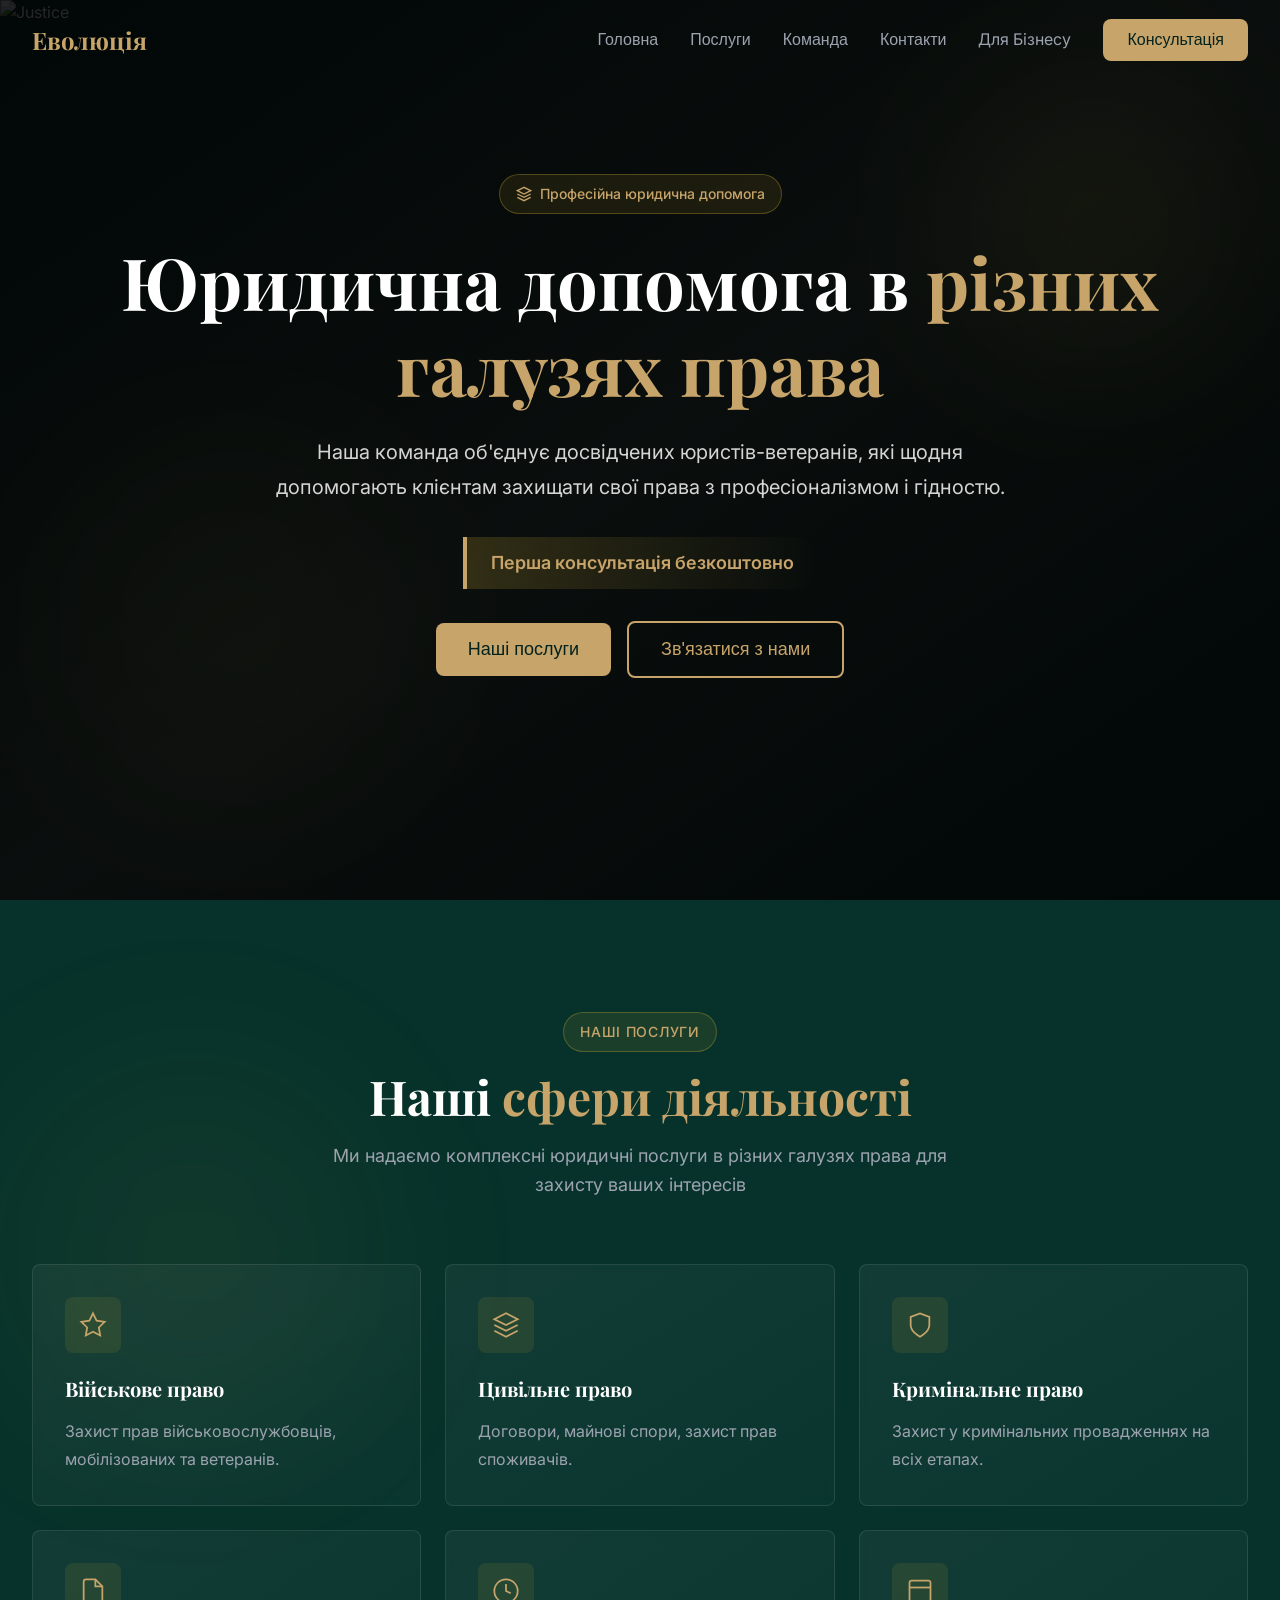
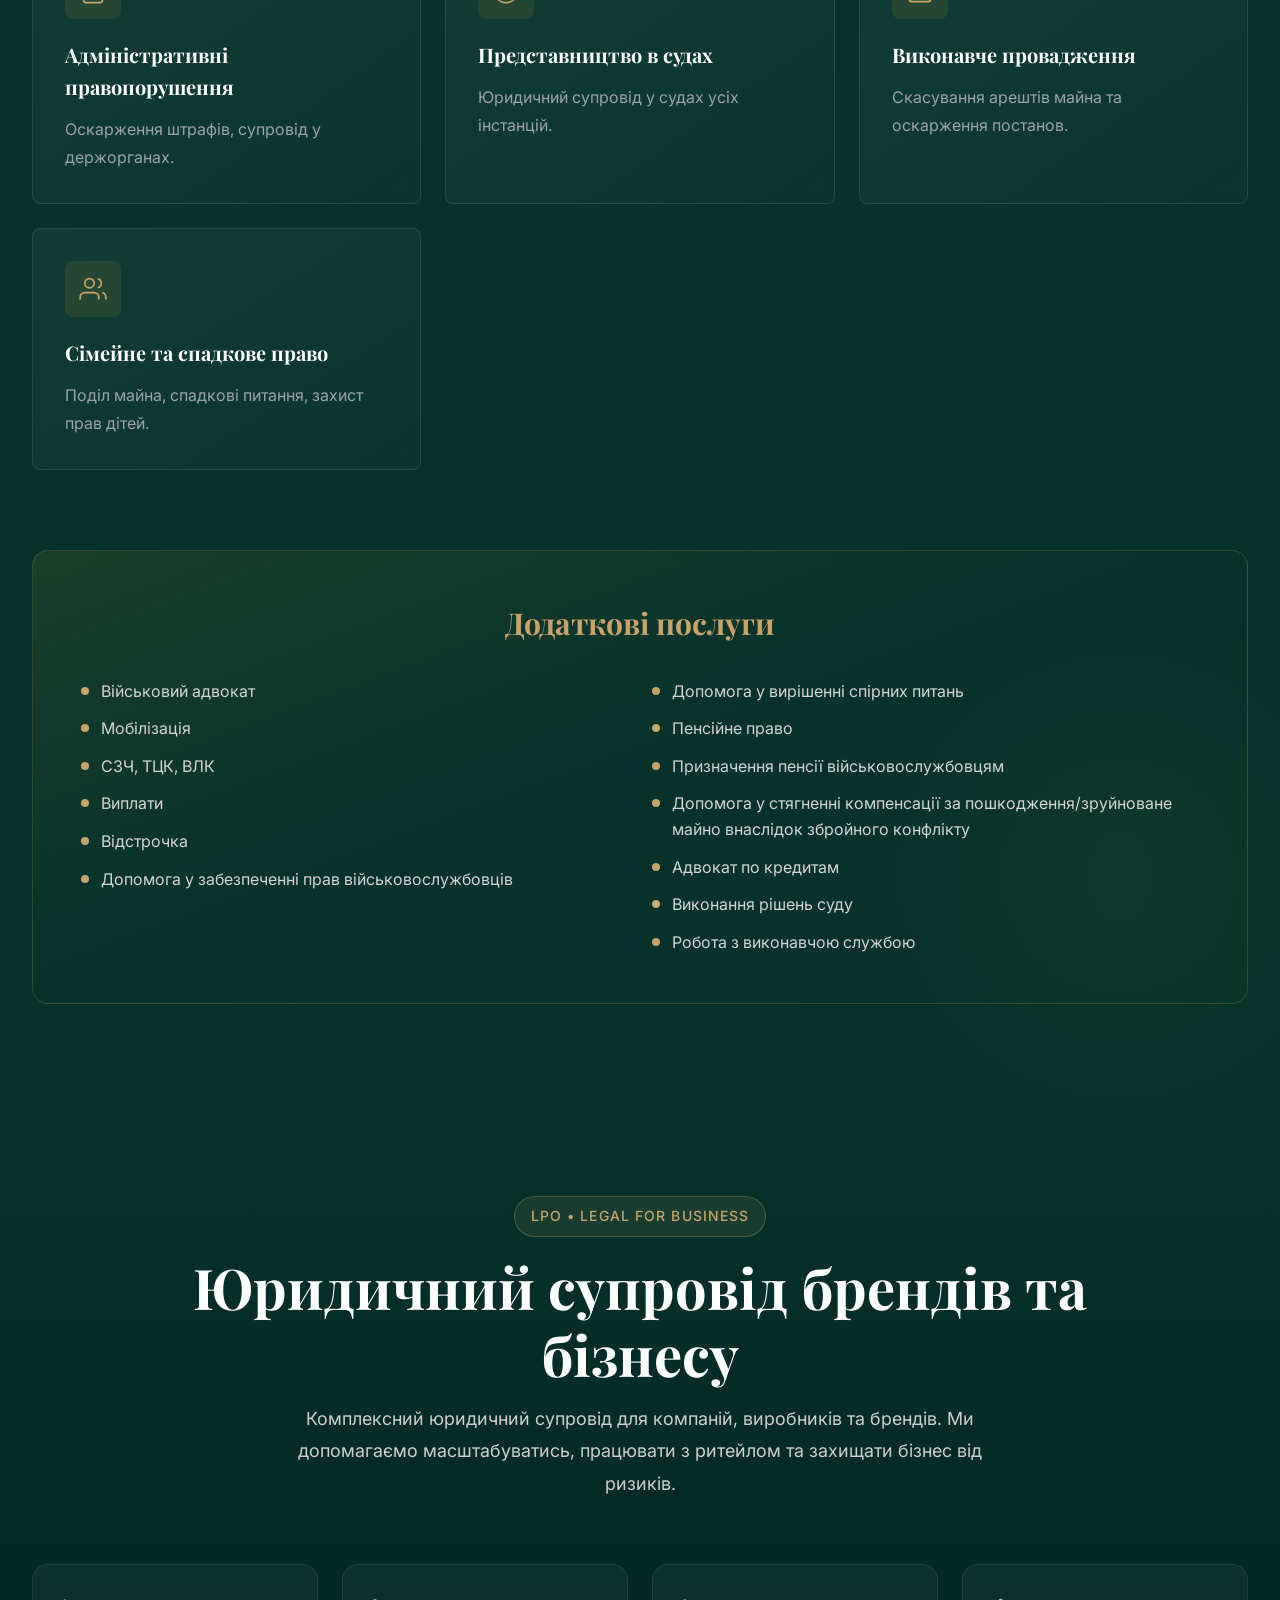
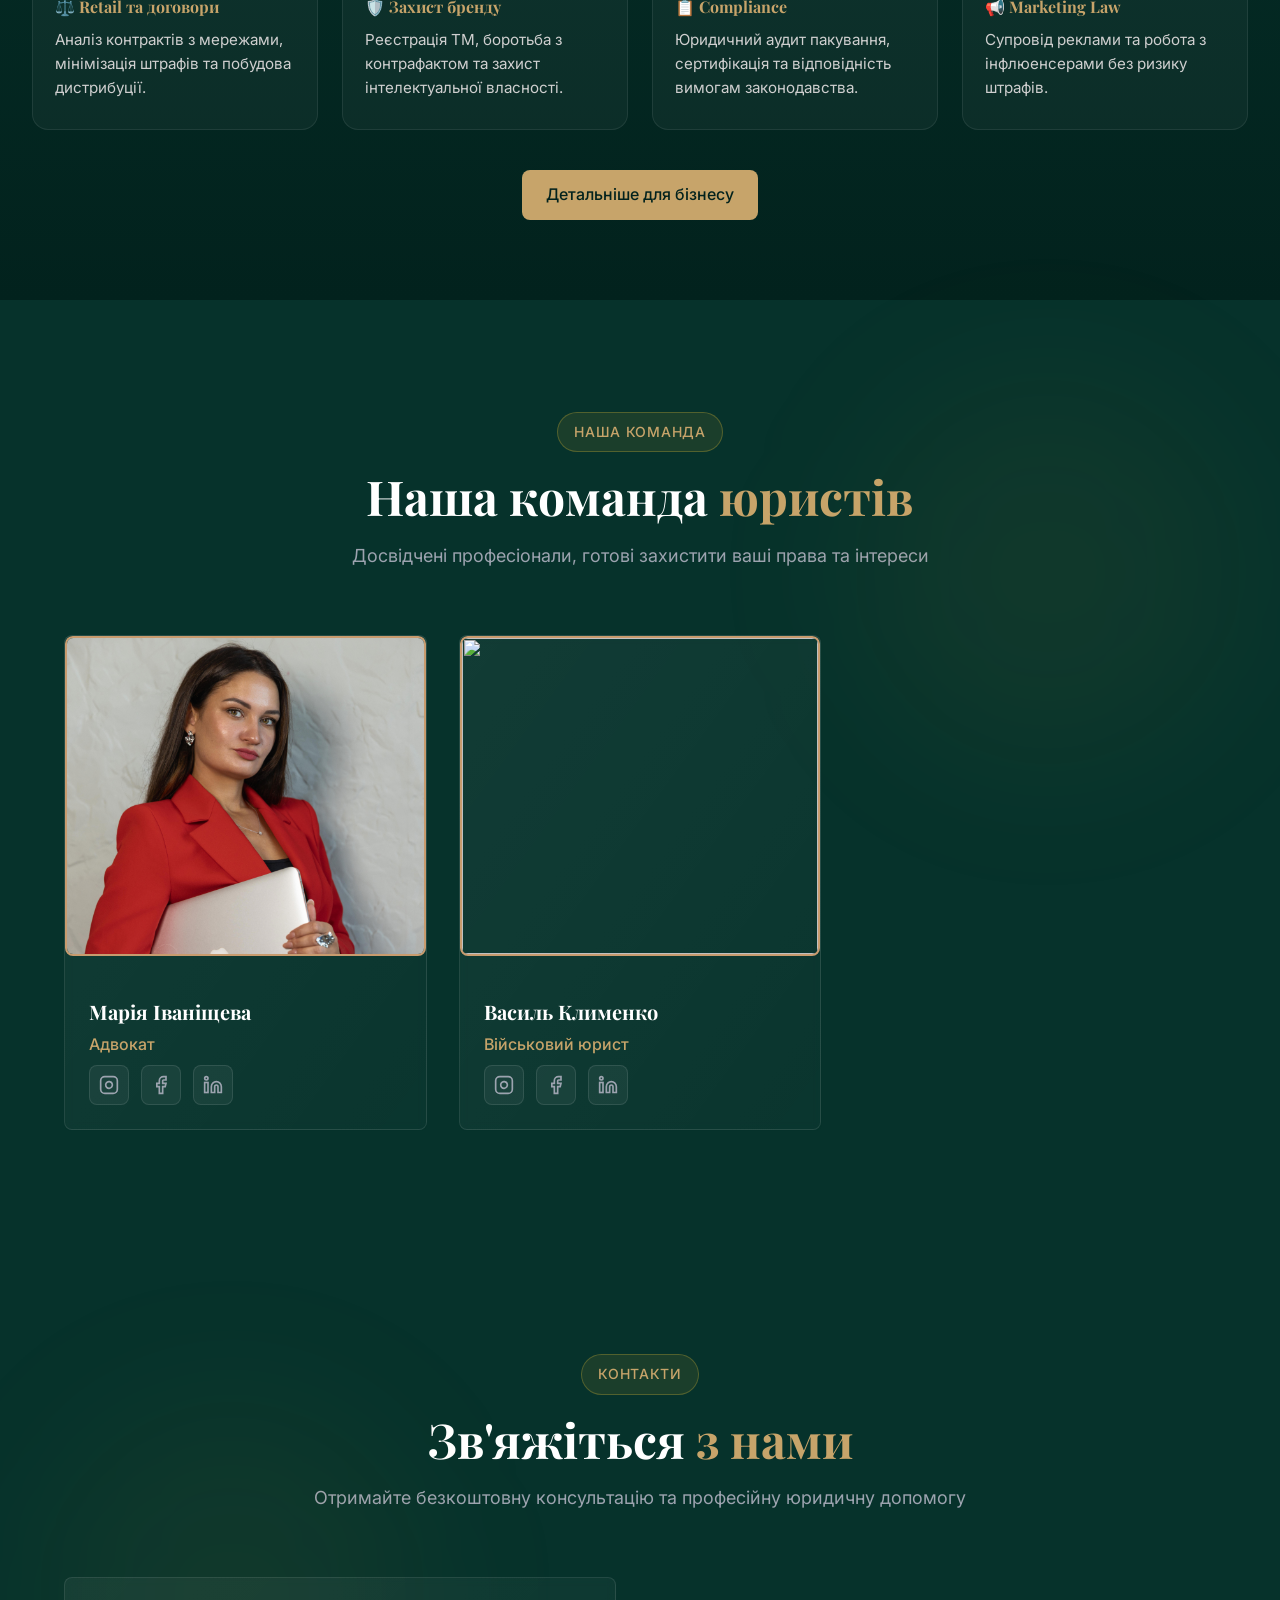
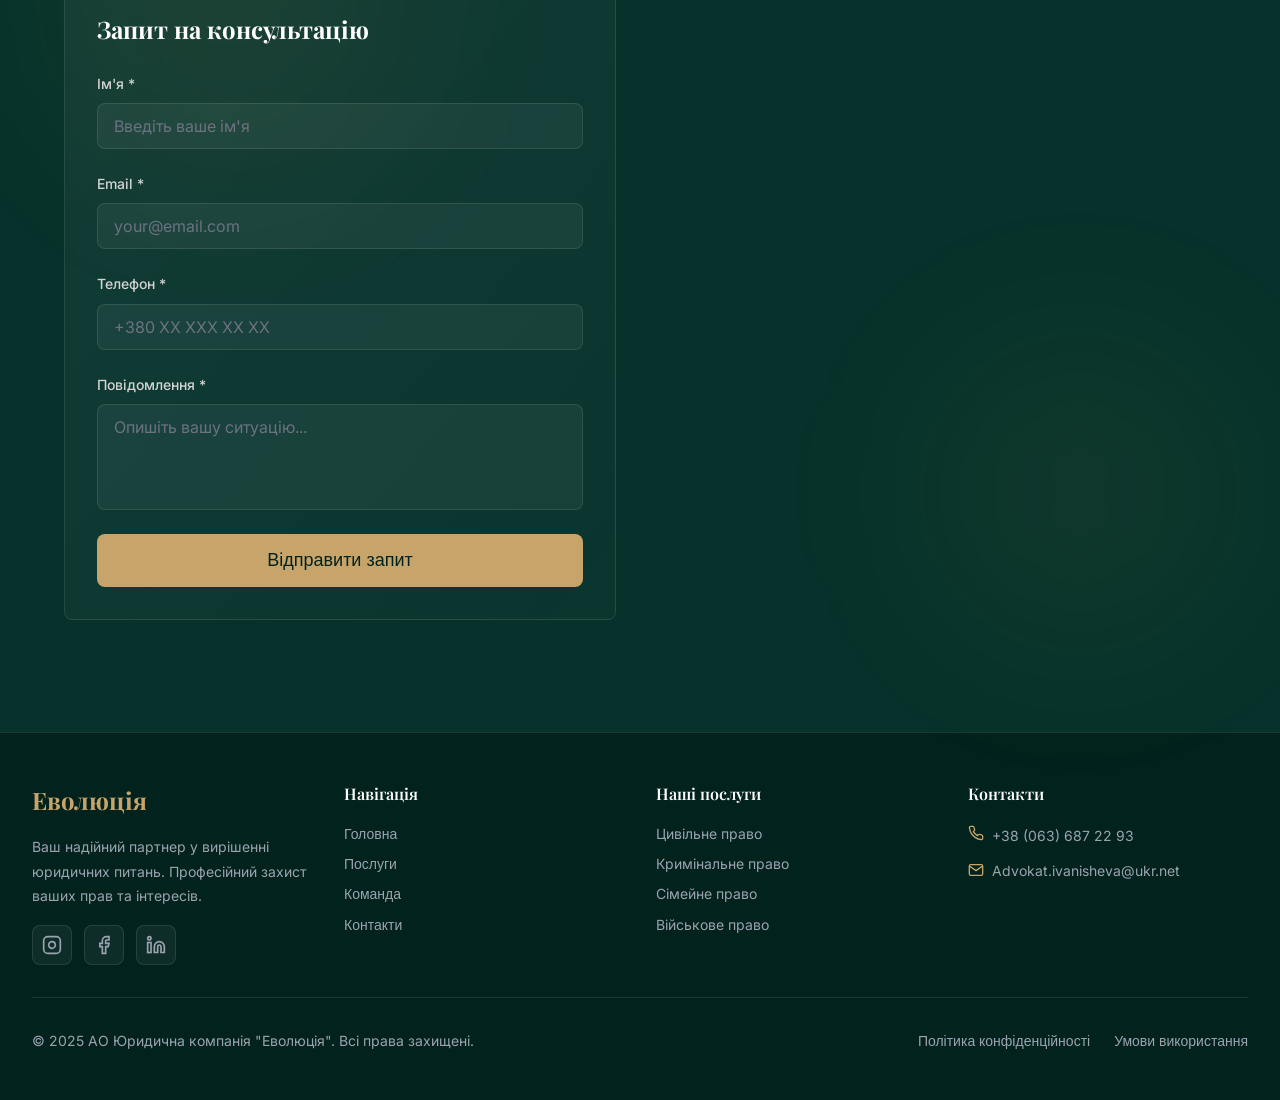
==== commit 345f42cb: "edit triger" ====
--- a/index.html
+++ b/index.html
@@ -240,7 +240,7 @@
   <div class="container">
 
     <div class="section-heading">
-      <span class="section-label">Для бізнесу</span>
+      <span class="section-label">LPO • Legal for Business</span>
       <h2>Юридичний супровід брендів та бізнесу</h2>
       <p>
         Комплексний юридичний супровід для компаній, виробників та брендів.
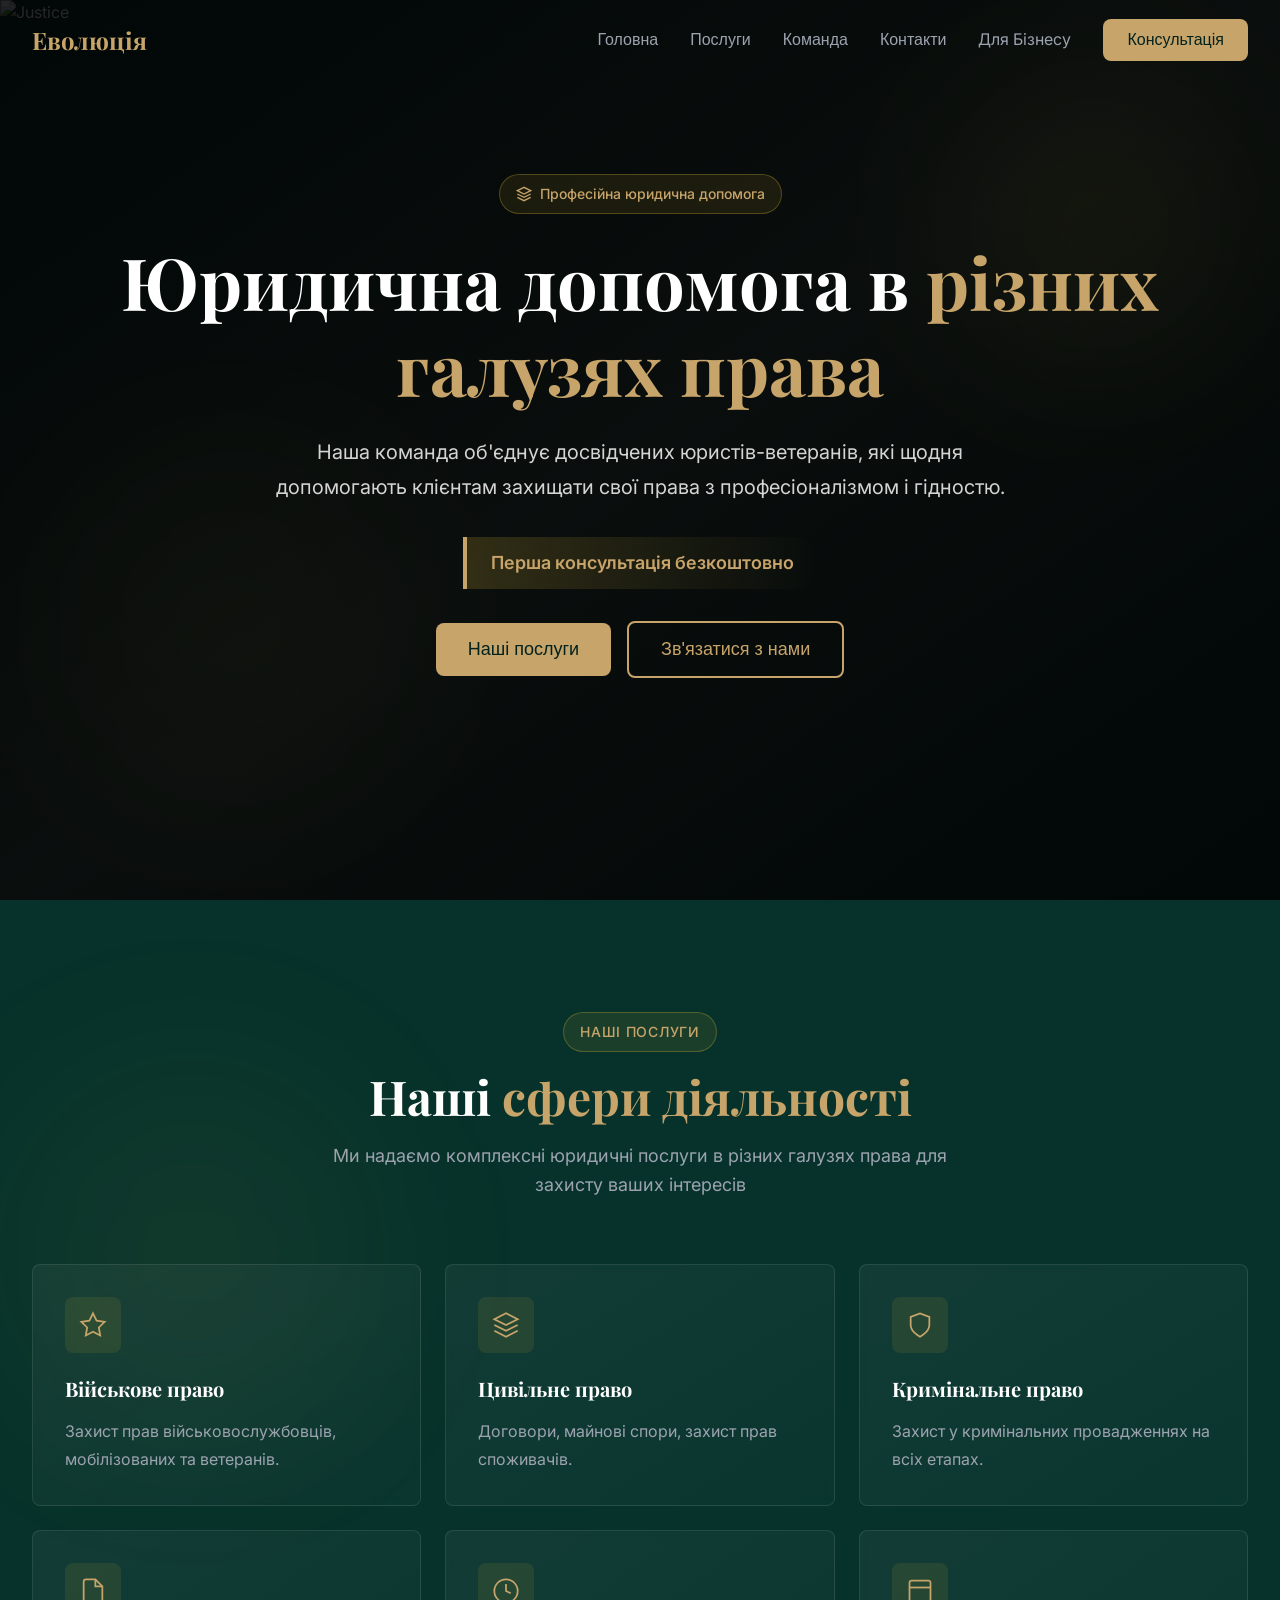
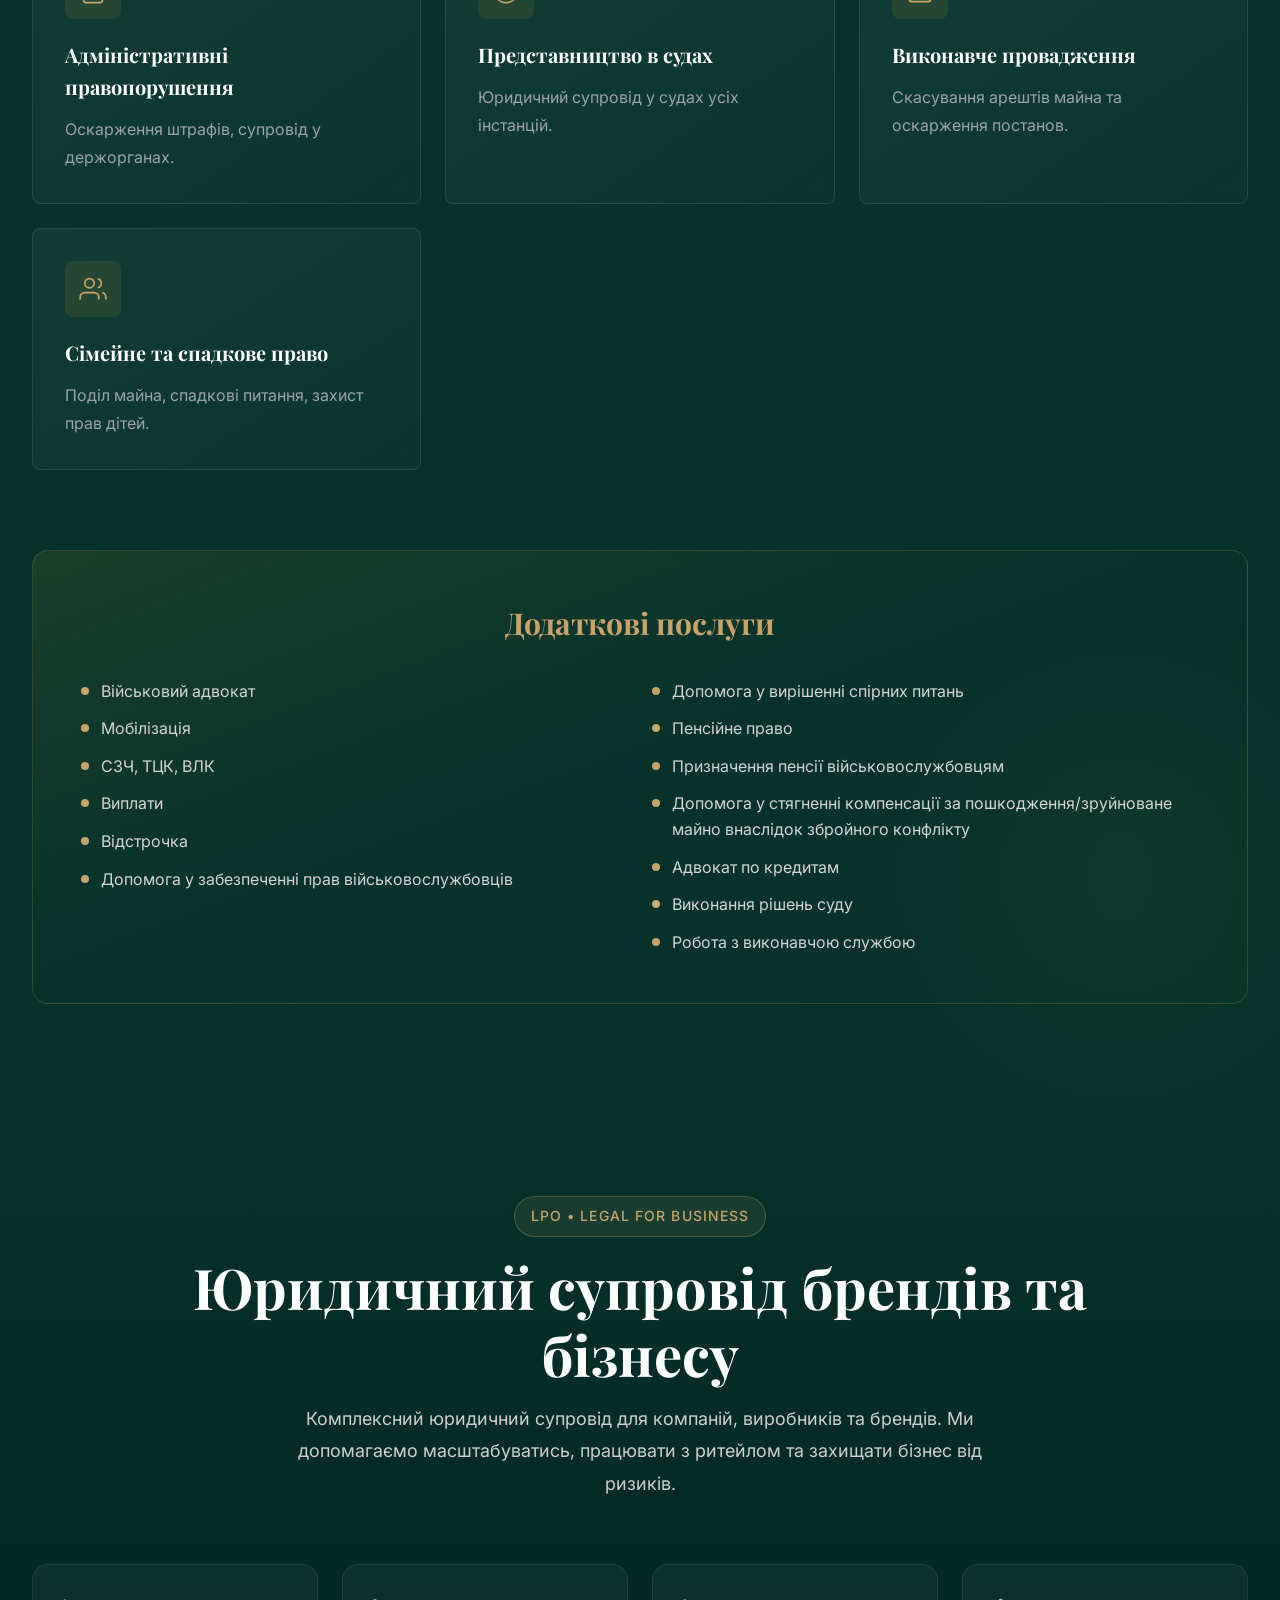
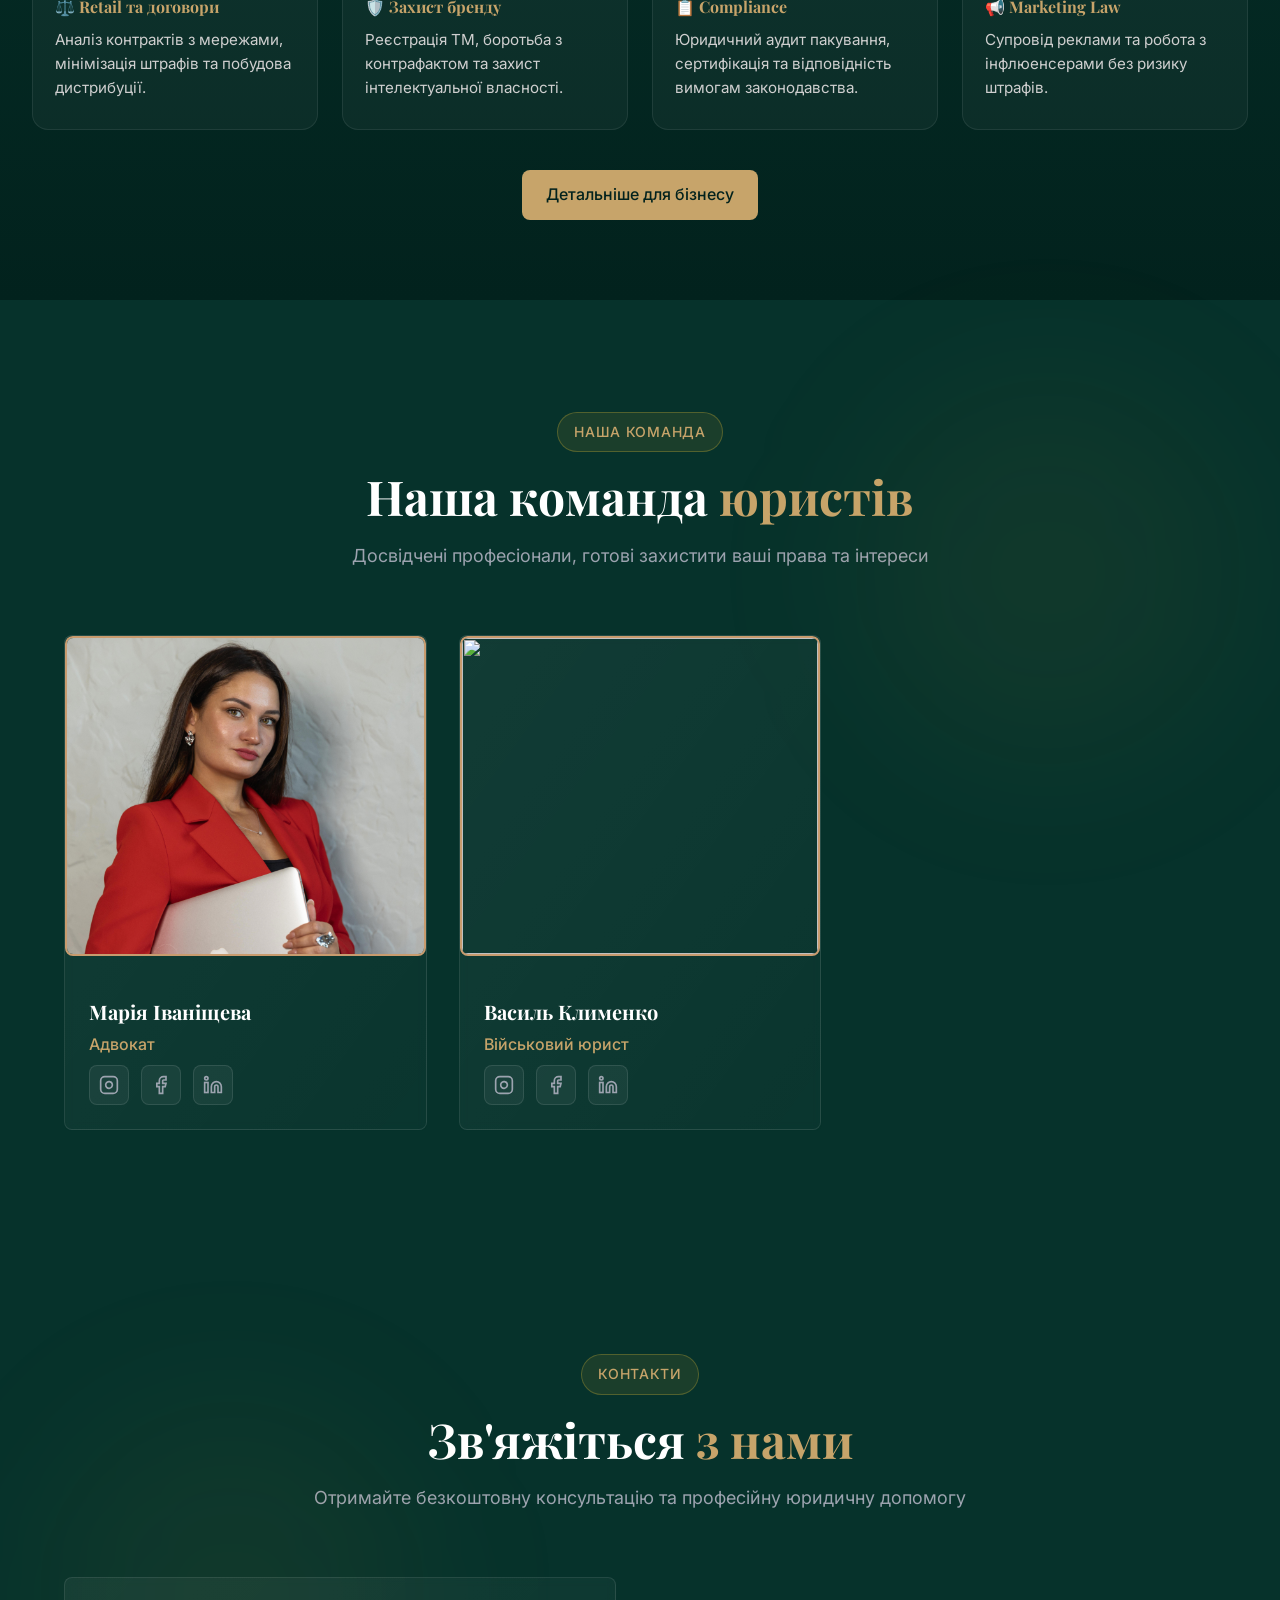
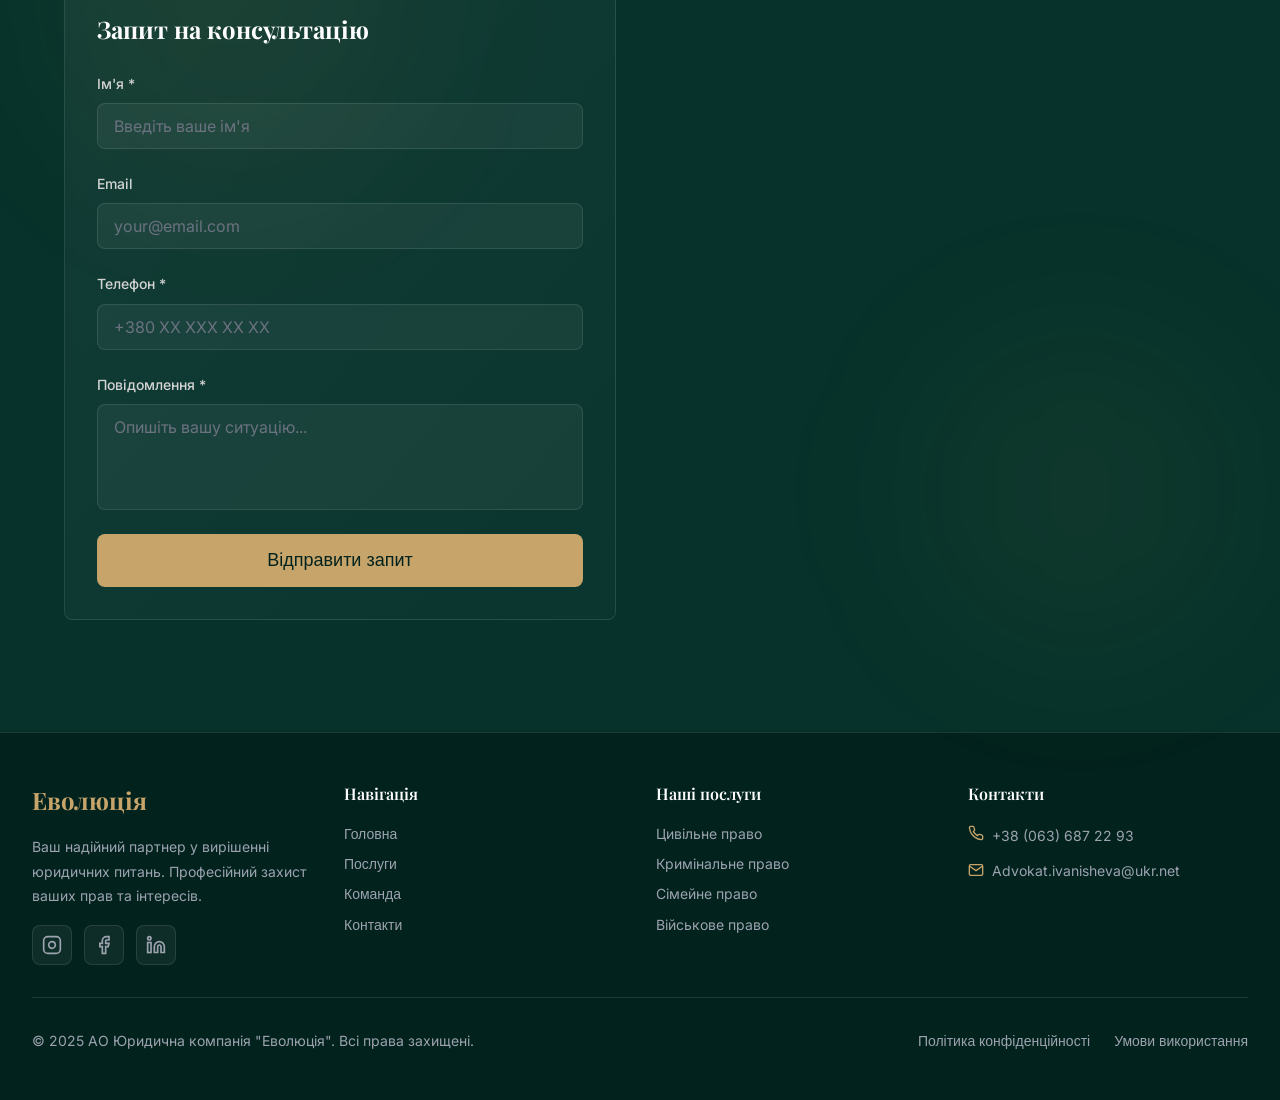
==== commit 2289ce4f: "update contact" ====
--- a/index.html
+++ b/index.html
@@ -419,8 +419,8 @@
                   <input type="text" id="name" name="name" required placeholder="Введіть ваше ім'я">
                 </div>
                 <div class="form-group">
-                  <label for="email">Email *</label>
-                  <input type="email" id="email" name="email" required placeholder="your@email.com">
+                  <label for="email">Email</label>
+                  <input type="email" id="email" name="email"  placeholder="your@email.com">
                 </div>
                 <div class="form-group">
                   <label for="phone">Телефон *</label>
@@ -455,7 +455,9 @@
                 </div>
                 <div>
                   <h4>Email</h4>
-                  <a href="mailto:Advokat.ivanisheva@ukr.net">Advokat.ivanisheva@ukr.net</a>
+                  <a href="mailto:Advokat.ivanisheva@ukr.net?subject=Запит%20з%20сайту">
+                    Advokat.ivanisheva@ukr.net
+                  </a>
                 </div>
               </div>
               <div class="contact-info-card">
@@ -467,7 +469,13 @@
                 </div>
                 <div>
                   <h4>Адреса</h4>
-                  <p>м. Івано-Франківськ, вул. Шевченко, 9</p>
+                  <a 
+ href="https://www.google.com/maps/search/?api=1&query=Івано-Франківськ,+вул.+Шевченка,+9"
+  target="_blank"
+  rel="noopener noreferrer"
+>
+  м. Івано-Франківськ, вул. Шевченко, 9
+</a>
                   <p>76018</p>
                 </div>
               </div>
--- a/styles.css
+++ b/styles.css
@@ -705,10 +705,55 @@
   text-align: center;
   margin-top: 2.5rem;
 }
-
-
-
-
+@media (max-width: 1024px) {
+  .business-preview-grid {
+    grid-template-columns: repeat(2, 1fr);
+    gap: 1.3rem;
+  }
+}
+
+@media (max-width: 768px) {
+  .business-preview {
+    padding: 3.5rem 0;
+  } 
+.business-preview-grid {
+    grid-template-columns: 1fr;
+    gap: 1rem;
+    margin-top: 1.5rem;
+  }
+
+  .preview-card {
+    padding: 1.5rem 1.2rem;
+    border-radius: 14px;
+  }
+
+  .preview-card h4 {
+    font-size: 1.05rem;
+  }
+
+  .preview-card p {
+    font-size: 0.9rem;
+  }
+
+  .business-preview-cta {
+    margin-top: 2rem;
+  }
+}
+
+@media (max-width: 480px) {
+  .business-preview {
+    padding: 3rem 0;
+  }
+
+  .preview-card {
+    padding: 1.3rem 1rem;
+  }
+
+  .preview-card p {
+    font-size: 0.88rem;
+    line-height: 1.5;
+  }
+}
 
 /* Team Section */
 .team-grid {
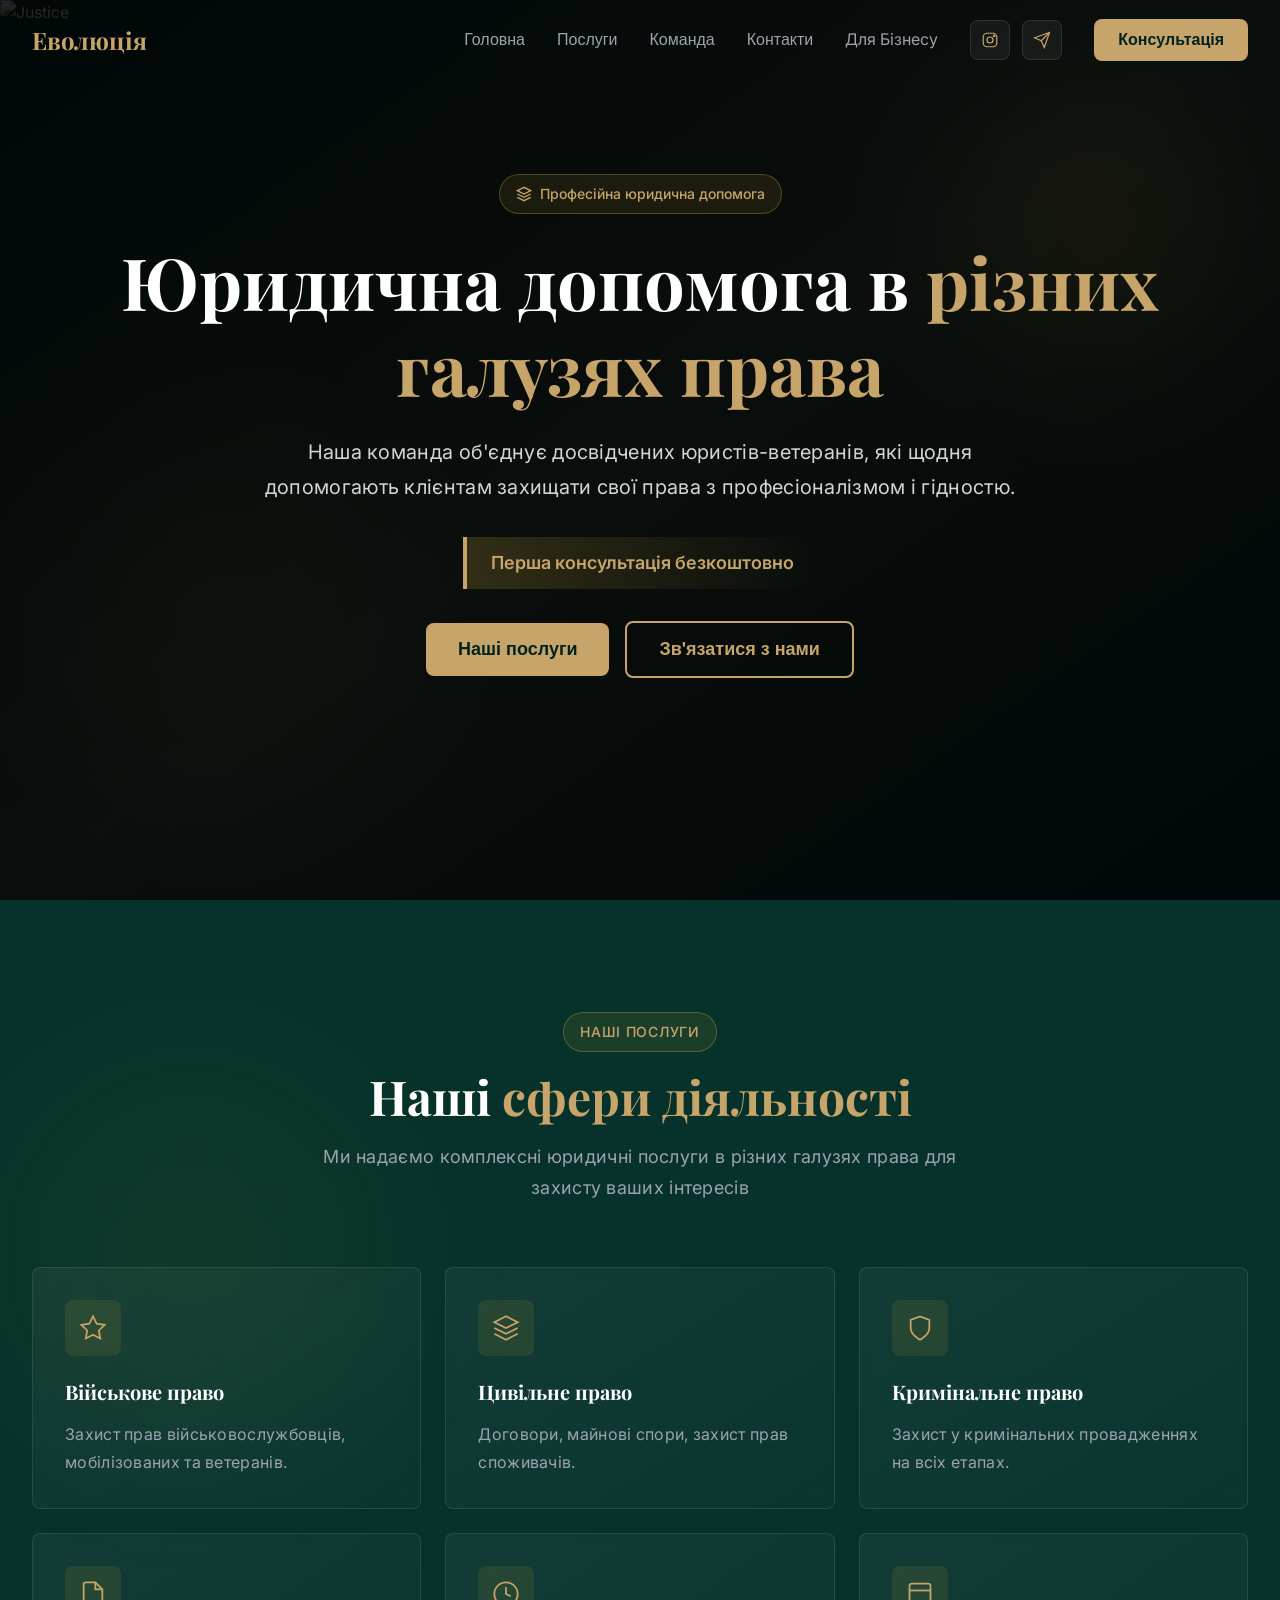
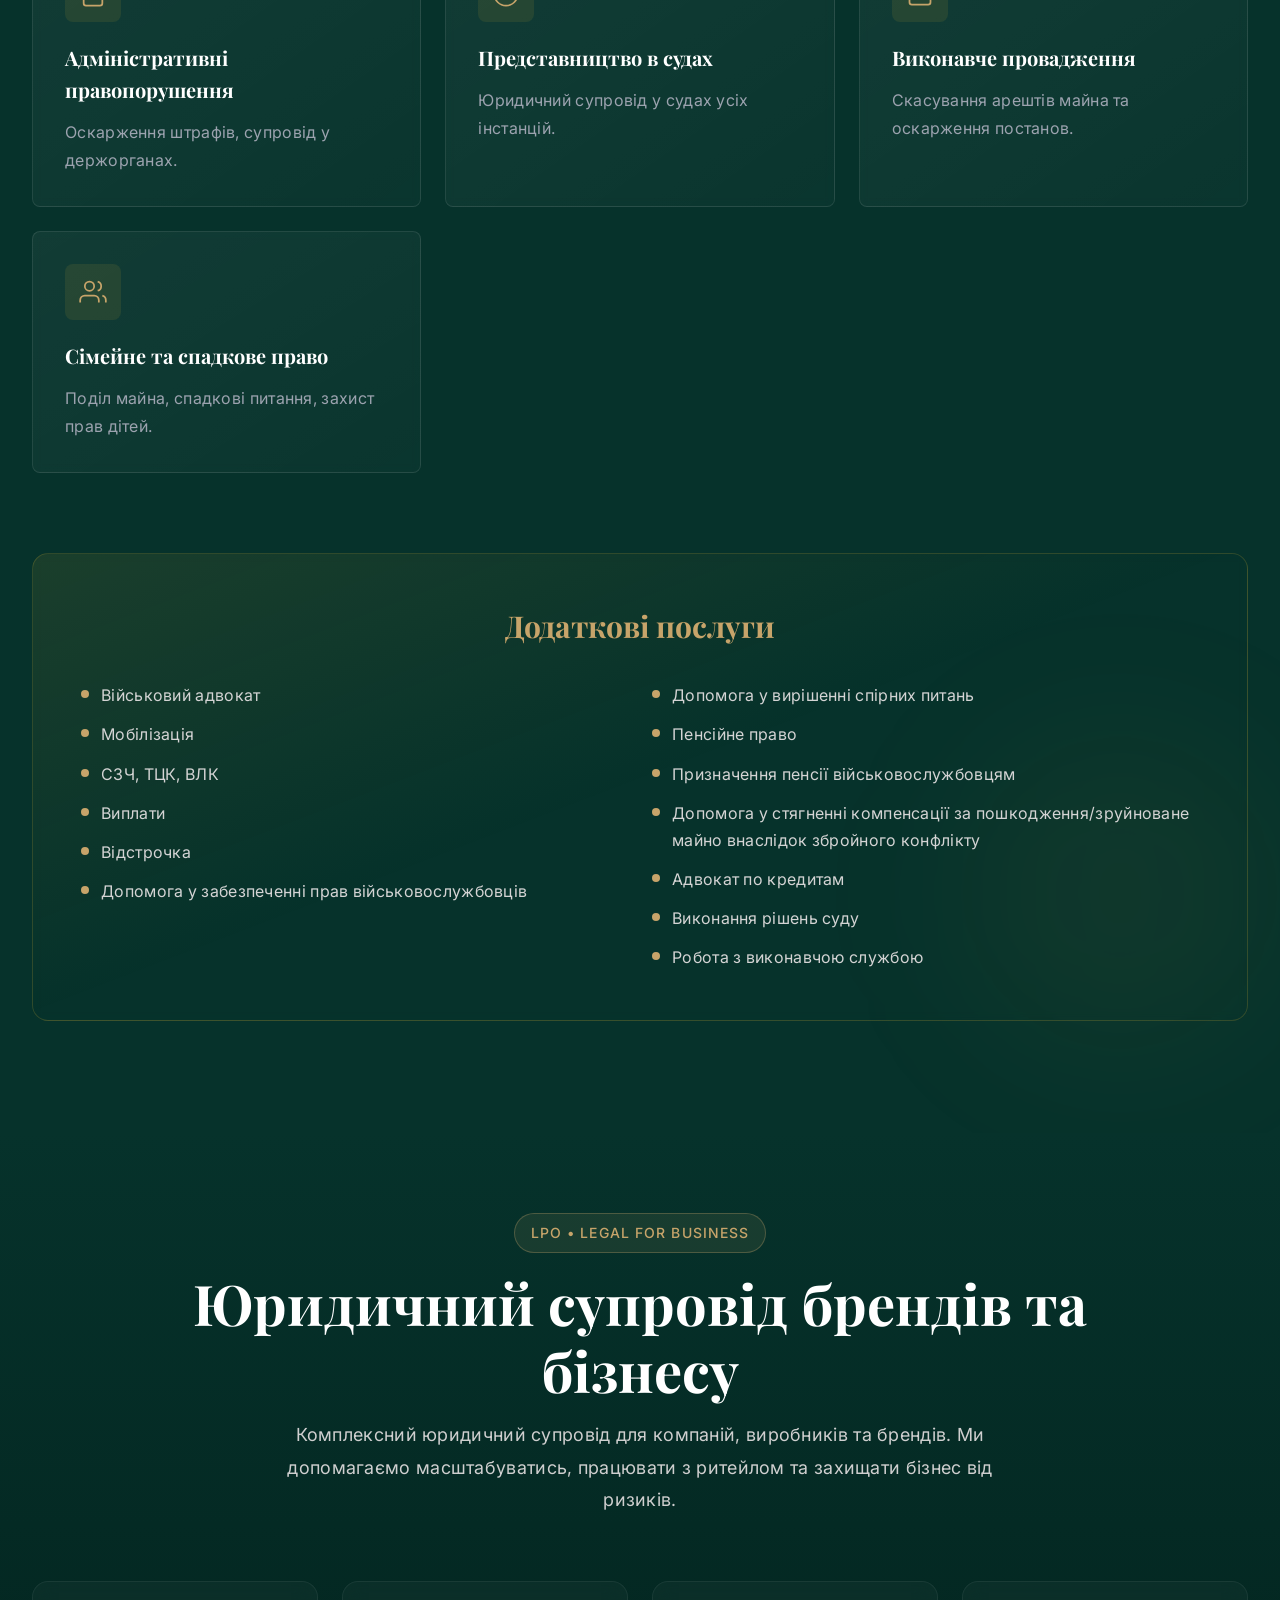
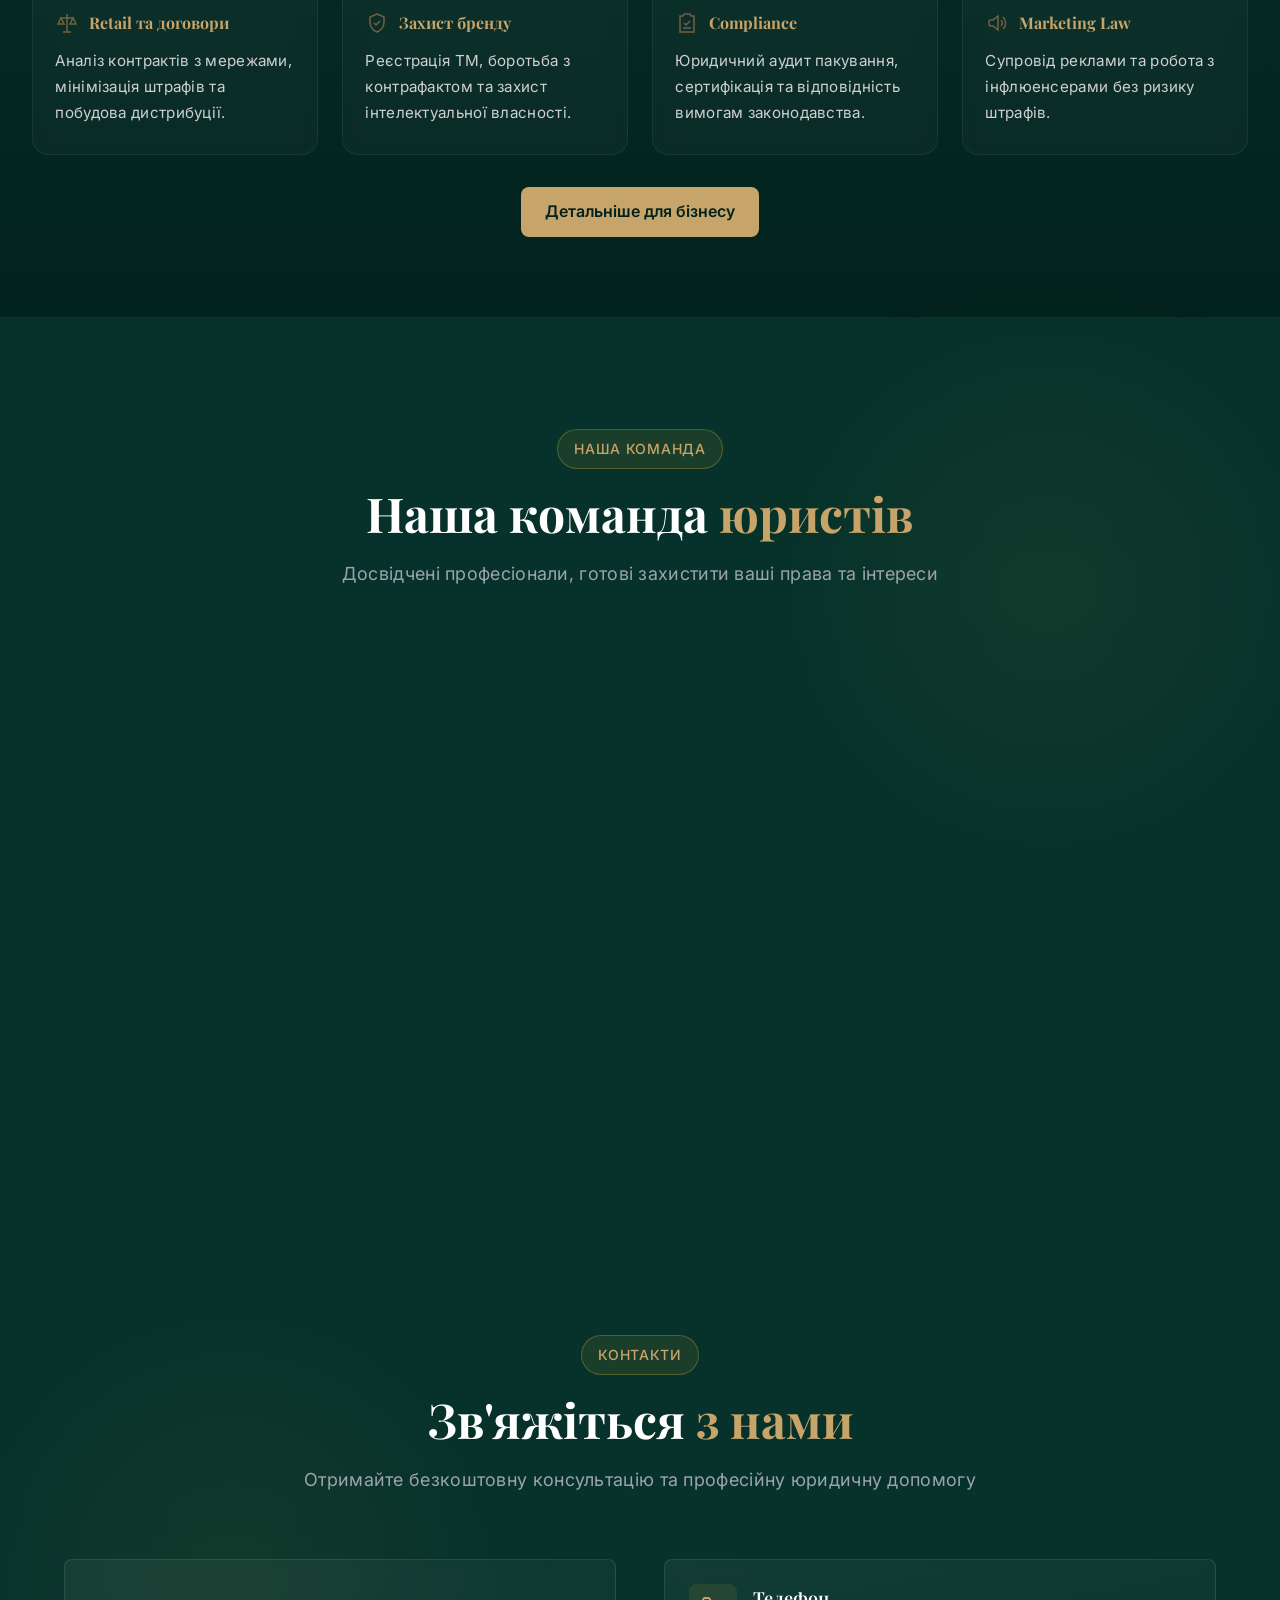
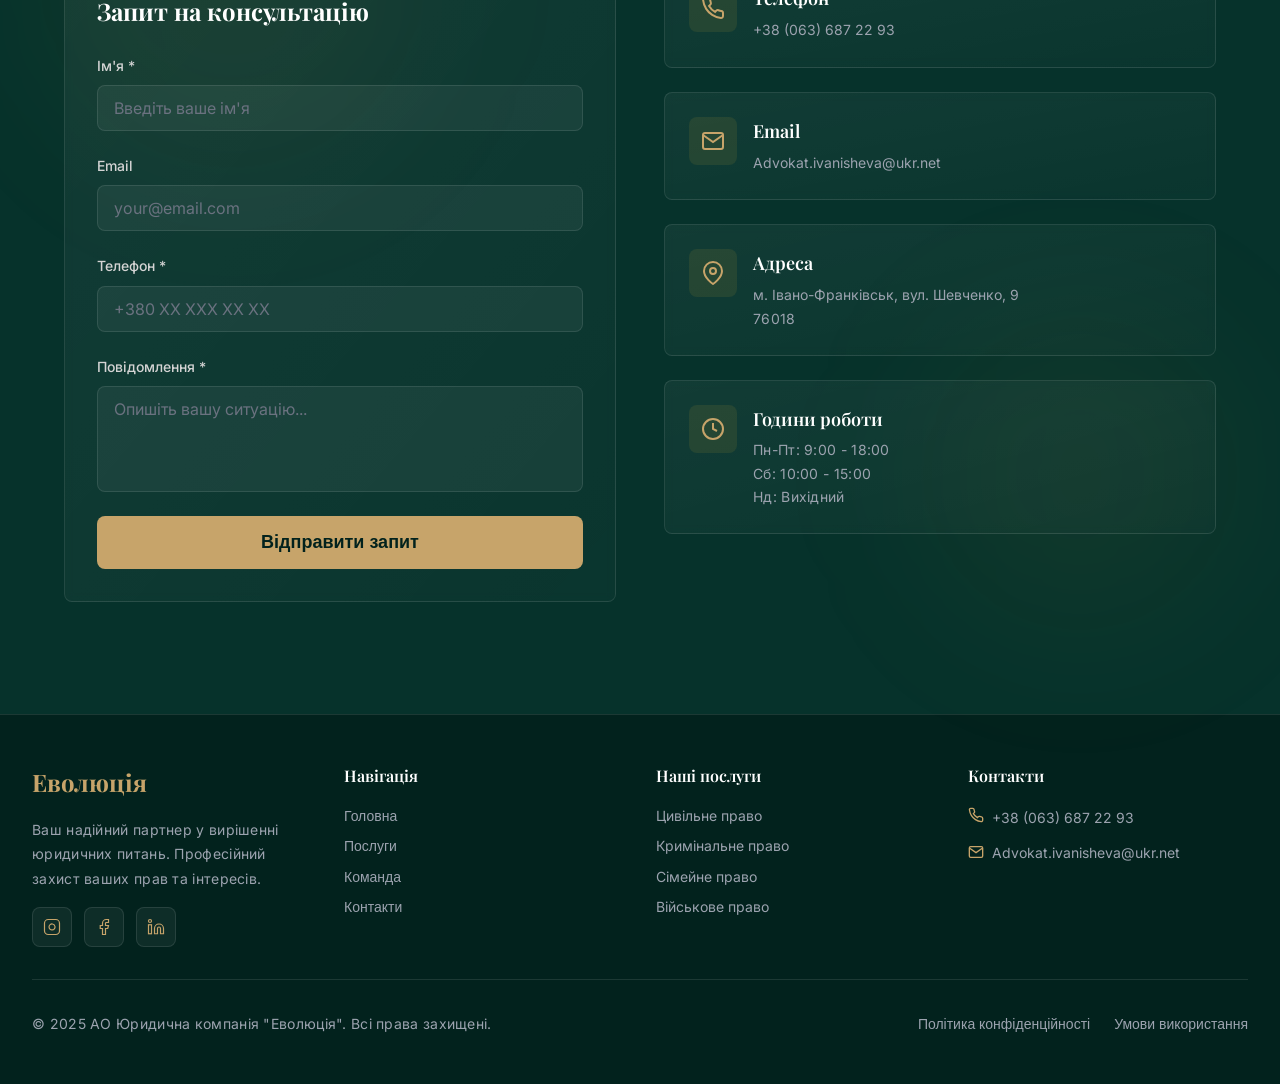
==== commit afe0b921: "add icons" ====
--- a/index.html
+++ b/index.html
@@ -25,7 +25,27 @@
                     <button onclick="scrollToSection('services')" class="nav-link">Послуги</button>
                     <button onclick="scrollToSection('team')" class="nav-link">Команда</button>
                     <button onclick="scrollToSection('contact')" class="nav-link">Контакти</button>
-                    <a href="./services.html" class="nav-link nav-link">Для Бізнесу</a>
+                    <a href="./services.html" class="nav-link">Для Бізнесу</a>
+                    <div class="header-socials">
+  
+  <!-- Instagram -->
+  <a href="https://instagram.com/ТВОЙ_АККАУНТ" target="_blank" class="social-link">
+    <svg viewBox="0 0 24 24" fill="none">
+      <rect x="3" y="3" width="18" height="18" rx="5"></rect>
+      <circle cx="12" cy="12" r="4"></circle>
+      <circle cx="17.5" cy="6.5" r="1"></circle>
+    </svg>
+  </a>
+
+  <!-- Telegram -->
+  <a href="https://t.me/ТВОЙ_АККАУНТ" target="_blank" class="social-link">
+    <svg viewBox="0 0 24 24" fill="none">
+      <path d="M22 2L11 13"></path>
+      <path d="M22 2L15 22L11 13L2 9L22 2Z"></path>
+    </svg>
+  </a>
+
+</div>
                     <button onclick="scrollToSection('contact')" class="btn btn-primary">Консультація</button>
                 </nav>
                 <button class="mobile-menu-btn" id="mobileMenuBtn">
@@ -34,12 +54,33 @@
                     <span></span>
                 </button>
             </div>
+            <div class="mobile-overlay" id="mobile-overlay"></div>
             <nav class="nav-mobile" id="navMobile">
                 <button onclick="scrollToSection('hero')" class="nav-link">Головна</button>
                 <button onclick="scrollToSection('services')" class="nav-link">Послуги</button>
                 <button onclick="scrollToSection('team')" class="nav-link">Команда</button>
                 <button onclick="scrollToSection('contact')" class="nav-link">Контакти</button>
-                <a href="./services.html" class="nav-link nav-link">Для Бізнесу</a>
+                <a href="./services.html" class="nav-link">Для Бізнесу</a>
+                <div class="header-socials mobile-socials">
+  
+  <!-- Instagram -->
+  <a href="https://instagram.com/ТВОЙ_АККАУНТ" target="_blank" class="social-link">
+    <svg viewBox="0 0 24 24" fill="none">
+      <rect x="3" y="3" width="18" height="18" rx="5"></rect>
+      <circle cx="12" cy="12" r="4"></circle>
+      <circle cx="17.5" cy="6.5" r="1"></circle>
+    </svg>
+  </a>
+
+  <!-- Telegram -->
+  <a href="https://t.me/ТВОЙ_АККАУНТ" target="_blank" class="social-link">
+    <svg viewBox="0 0 24 24" fill="none">
+      <path d="M22 2L11 13"></path>
+      <path d="M22 2L15 22L11 13L2 9L22 2Z"></path>
+    </svg>
+  </a>
+
+</div>
                 <button onclick="scrollToSection('contact')" class="btn btn-primary">Консультація</button>
             </nav>
         </div>
@@ -250,27 +291,56 @@
 
     <div class="business-preview-grid">
 
-      <div class="preview-card">
-        <h4>⚖️ Retail та договори</h4>
-        <p>Аналіз контрактів з мережами, мінімізація штрафів та побудова дистрибуції.</p>
-      </div>
-
-      <div class="preview-card">
-        <h4>🛡️ Захист бренду</h4>
-        <p>Реєстрація ТМ, боротьба з контрафактом та захист інтелектуальної власності.</p>
-      </div>
-
-      <div class="preview-card">
-        <h4>📋 Compliance</h4>
-        <p>Юридичний аудит пакування, сертифікація та відповідність вимогам законодавства.</p>
-      </div>
-
-      <div class="preview-card">
-        <h4>📢 Marketing Law</h4>
-        <p>Супровід реклами та робота з інфлюенсерами без ризику штрафів.</p>
-      </div>
-
+  <div class="preview-card">
+    <div class="card-title">
+      <svg class="card-icon" viewBox="0 0 24 24" fill="none">
+      <path d="M12 3v18" />
+      <path d="M5 7h14" />
+      <path d="M6 7l-3 6h6l-3-6Z" />
+      <path d="M18 7l-3 6h6l-3-6Z" />
+      <path d="M8 21h8" />
+    </svg>
+    <h4>Retail та договори</h4>
     </div>
+    <p>Аналіз контрактів з мережами, мінімізація штрафів та побудова дистрибуції.</p>
+  </div>
+
+  <div class="preview-card">
+    <div class="card-title">
+      <svg class="card-icon" viewBox="0 0 24 24" fill="none">
+        <path d="M12 3l7 3v5c0 5-3.5 8.5-7 10-3.5-1.5-7-5-7-10V6l7-3Z" />
+        <path d="M9 12l2 2 4-4" />
+      </svg>
+      <h4>Захист бренду</h4>
+    </div>
+    <p>Реєстрація ТM, боротьба з контрафактом та захист інтелектуальної власності.</p>
+  </div>
+
+  <div class="preview-card">
+    <div class="card-title">
+      <svg class="card-icon" viewBox="0 0 24 24" fill="none">
+        <path d="M9 3h6l1 2h3v16H5V5h3l1-2Z" />
+        <path d="M9 12l2 2 4-4" />
+        <path d="M8 17h8" />
+      </svg>
+      <h4>Compliance</h4>
+    </div>
+    <p>Юридичний аудит пакування, сертифікація та відповідність вимогам законодавства.</p>
+  </div>
+
+  <div class="preview-card">
+    <div class="card-title">
+      <svg class="card-icon" viewBox="0 0 24 24" fill="none">
+        <path d="M4 11v2a2 2 0 0 0 2 2h2l5 4V5L8 9H6a2 2 0 0 0-2 2Z" />
+        <path d="M16 9a4 4 0 0 1 0 6" />
+        <path d="M18 6a8 8 0 0 1 0 12" />
+      </svg>
+      <h4>Marketing Law</h4>
+    </div>
+    <p>Супровід реклами та робота з інфлюенсерами без ризику штрафів.</p>
+  </div>
+
+</div>
 
     <div class="business-preview-cta">
       <a href="./services.html" class="btn btn-primary">
@@ -304,7 +374,7 @@
                 <h3 class="team-name">Марія Іваніщева</h3>
                 <p class="team-position">Адвокат</p>
                 <!-- <p class="team-specialty">Кримінальне та військове право</p> -->
-                <div class="team-social">
+                <!-- <div class="team-social">
                   <a href="#" class="social-link">
                     <svg width="20" height="20" viewBox="0 0 24 24" fill="none" stroke="currentColor" stroke-width="2">
                       <rect x="2" y="2" width="20" height="20" rx="5" ry="5" />
@@ -324,7 +394,7 @@
                       <circle cx="4" cy="4" r="2" />
                     </svg>
                   </a>
-                </div>
+                </div> -->
               </div>
             </div>
            <div class="team-card">
@@ -333,9 +403,9 @@
               </div>
               <div class="team-info">
                 <h3 class="team-name">Василь Клименко</h3>
-                <p class="team-position">Військовий юрист</p>
+                <p class="team-position">Юрист</p>
                 <!-- <p class="team-specialty">Кримінальне та військове право</p> -->
-                <div class="team-social">
+                <!-- <div class="team-social">
                   <a href="#" class="social-link">
                     <svg width="20" height="20" viewBox="0 0 24 24" fill="none" stroke="currentColor" stroke-width="2">
                       <rect x="2" y="2" width="20" height="20" rx="5" ry="5" />
@@ -355,7 +425,7 @@
                       <circle cx="4" cy="4" r="2" />
                     </svg>
                   </a>
-                </div>
+                </div> -->
               </div>
             </div>
             <!-- <div class="team-card">
--- a/styles.css
+++ b/styles.css
@@ -40,6 +40,11 @@
 a {
   text-decoration: none;
 }
+p {
+  line-height: 1.7;
+  letter-spacing: 0.3px;
+  color: rgba(255,255,255,0.75);
+}
 .container {
   max-width: 1280px;
   margin: 0 auto;
@@ -101,6 +106,37 @@
   align-items: center;
   gap: 2rem;
 }
+.header-socials {
+  display: flex;
+  align-items: center;
+  gap: 12px;
+}
+
+.social-link {
+  display: flex;
+  align-items: center;
+  justify-content: center;
+  width: 34px;
+  height: 34px;
+  border-radius: 50%;
+  border: 1px solid var(--gold);
+  transition: all 0.3s ease;
+}
+
+.social-link svg {
+  width: 18px;
+  height: 18px;
+  stroke: var(--gold);
+  stroke-width: 1.6;
+}
+
+.social-link:hover {
+  background: var(--gold);
+}
+
+.social-link:hover svg {
+  stroke: #fff;
+}
 
 @media (min-width: 768px) {
   .nav-desktop {
@@ -121,6 +157,7 @@
   color: var(--gold);
 }
 
+
 .mobile-menu-btn {
   display: flex;
   flex-direction: column;
@@ -159,6 +196,7 @@
 .nav-mobile {
   display: none;
   flex-direction: column;
+  align-items: center;
   gap: 1rem;
   padding: 1.5rem;
   background-color: rgba(0, 0, 0, 0.95);
@@ -168,6 +206,10 @@
 
 .nav-mobile.active {
   display: flex;
+}
+.mobile-socials {
+  justify-content: center;
+  margin: 1rem 0;
 }
 
 @media (min-width: 768px) {
@@ -370,7 +412,7 @@
   border: none;
   border-radius: 8px;
   font-size: 1rem;
-  font-weight: 500;
+  font-weight: 600;
   cursor: pointer;
   transition: all 0.2s ease;
   display: inline-block;
@@ -666,6 +708,9 @@
 .additional-service-item p {
   color: #d4d4d4;
 }
+
+
+/* Business Preview */
 .business-preview {
   padding: 5rem 0;
   background: linear-gradient(180deg, var(--bg-dark), var(--bg-darker));
@@ -682,13 +727,16 @@
   padding: 1.8rem 1.4rem;
   border-radius: 16px;
   background: rgba(255,255,255,0.04);
-  border: 1px solid rgba(255,255,255,0.08);
   transition: all 0.3s ease;
+  backdrop-filter: blur(10px);
+  background: rgba(255,255,255,0.03);
+  border: 1px solid rgba(255,255,255,0.06);
 }
 
 .preview-card:hover {
   border-color: var(--gold);
   transform: translateY(-4px);
+  box-shadow: 0 10px 30px rgba(0,0,0,0.3);
 }
 
 .preview-card h4 {
@@ -701,9 +749,28 @@
   font-size: 0.95rem;
 }
 
+.card-title {
+  display: flex;
+  align-items: center;
+  gap: 10px;
+  margin-bottom: 12px;
+}
+
+.card-icon {
+  width: 24px;
+  height: 24px;
+  stroke: #8b6f47;
+  stroke-width: 1.5;
+  flex-shrink: 0;
+  opacity: 0.8;
+}
+
+.preview-card h4 {
+  margin: 0;
+}
 .business-preview-cta {
+  margin-top: 2rem;
   text-align: center;
-  margin-top: 2.5rem;
 }
 @media (max-width: 1024px) {
   .business-preview-grid {
@@ -715,8 +782,9 @@
 @media (max-width: 768px) {
   .business-preview {
     padding: 3.5rem 0;
-  } 
-.business-preview-grid {
+  }
+
+  .business-preview-grid {
     grid-template-columns: 1fr;
     gap: 1rem;
     margin-top: 1.5rem;
@@ -727,10 +795,6 @@
     border-radius: 14px;
   }
 
-  .preview-card h4 {
-    font-size: 1.05rem;
-  }
-
   .preview-card p {
     font-size: 0.9rem;
   }
@@ -754,6 +818,7 @@
     line-height: 1.5;
   }
 }
+
 
 /* Team Section */
 .team-grid {
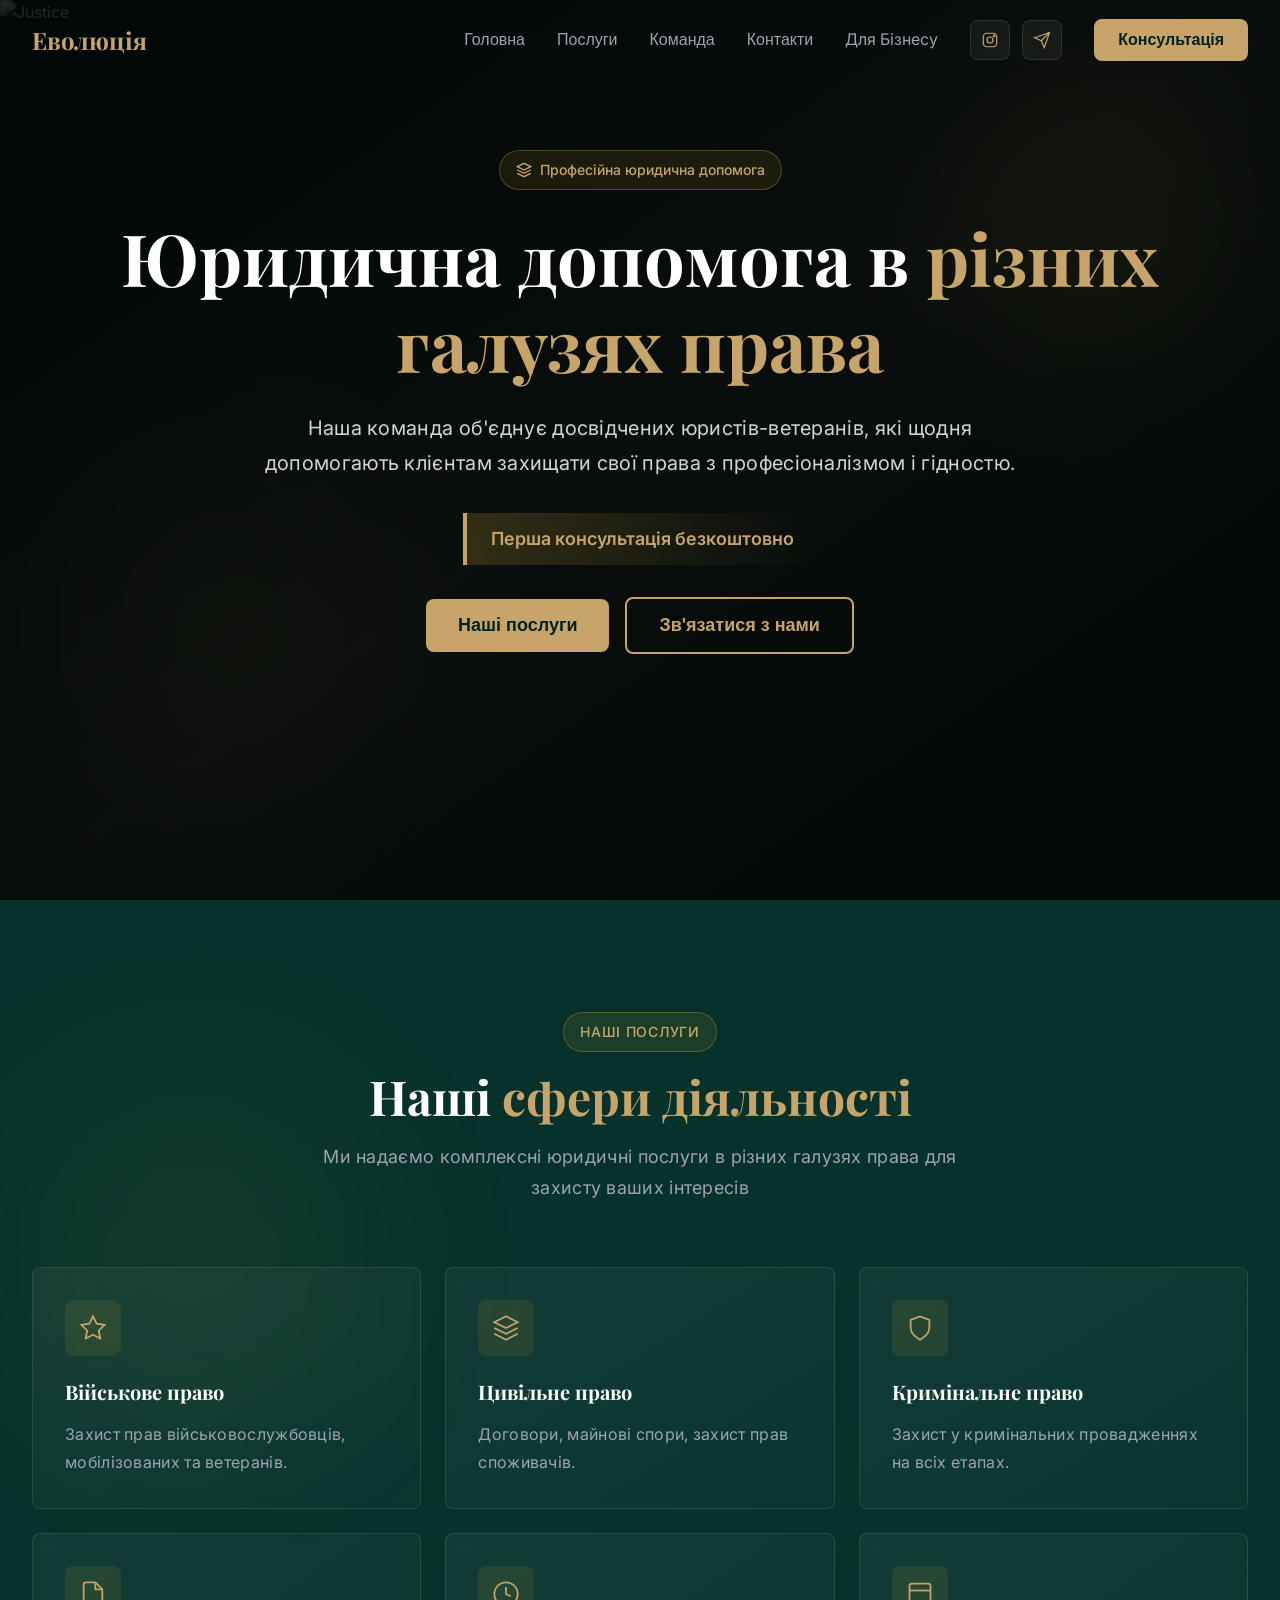
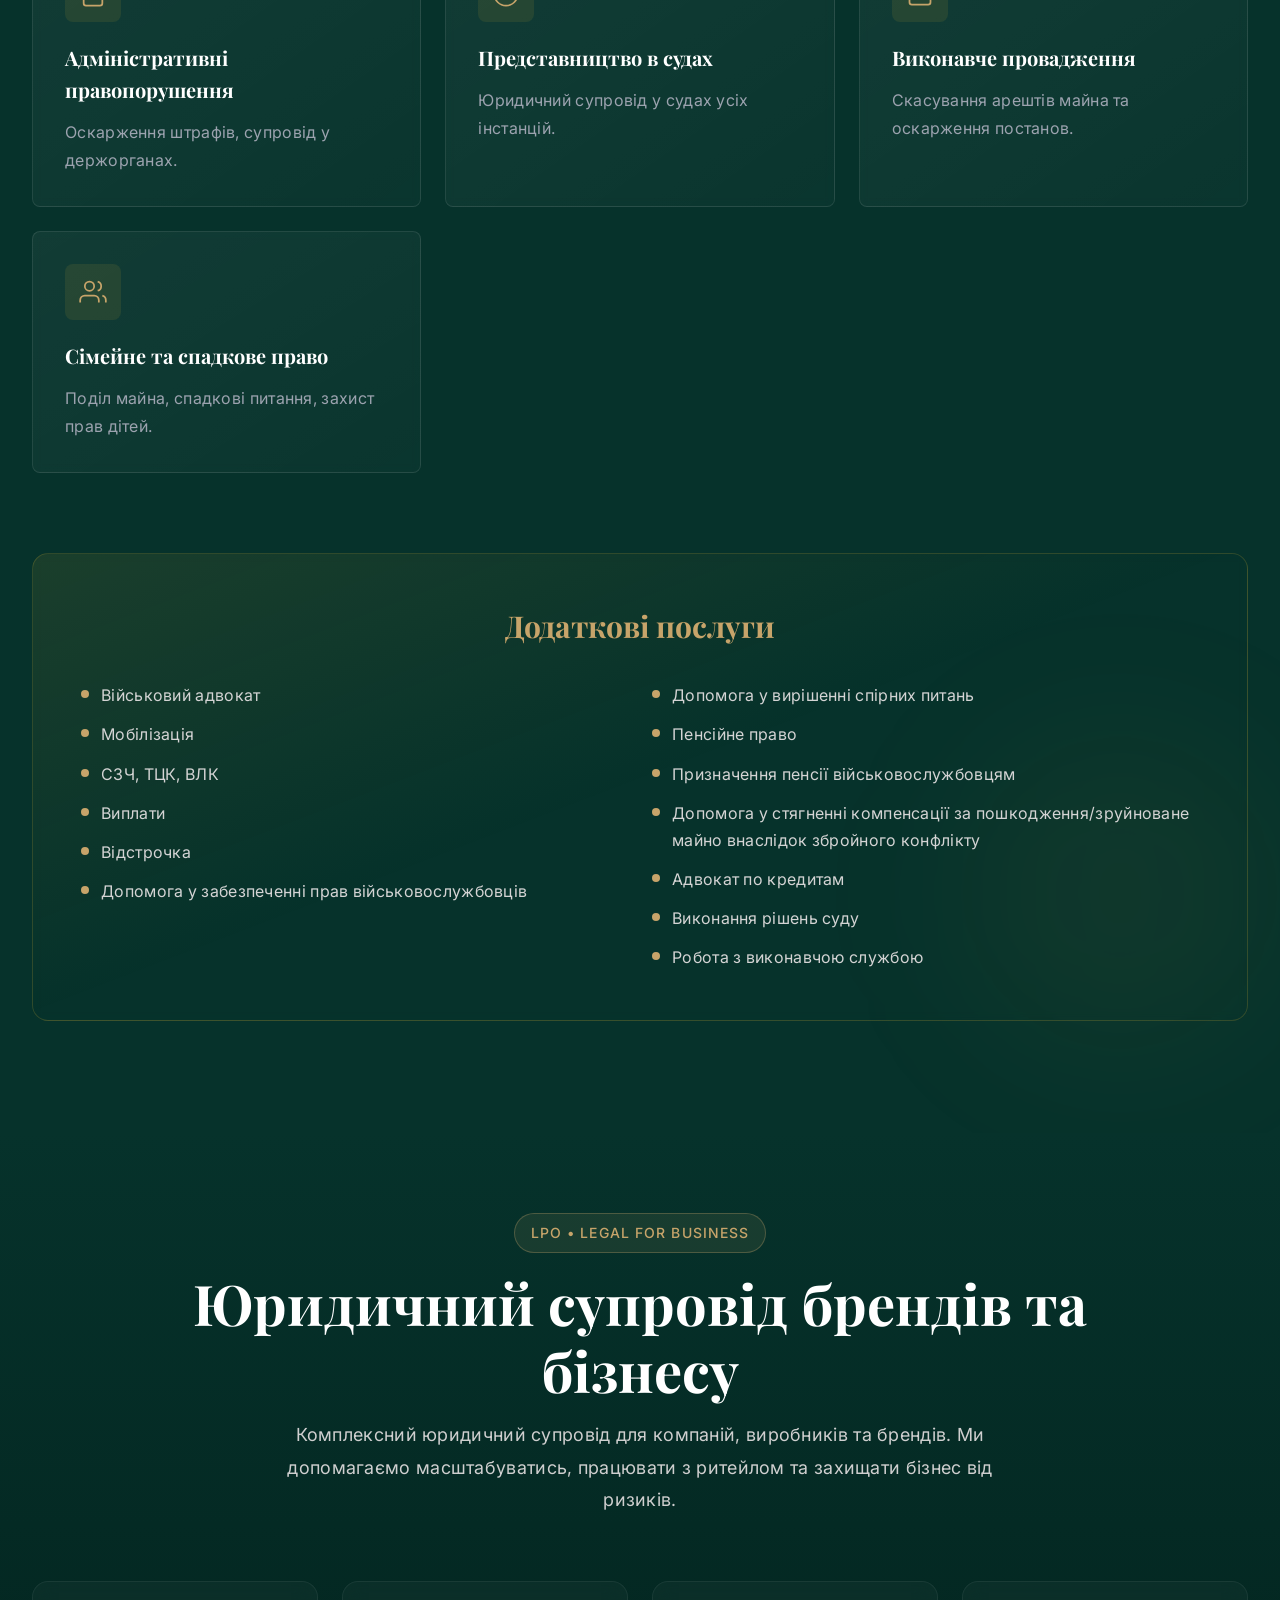
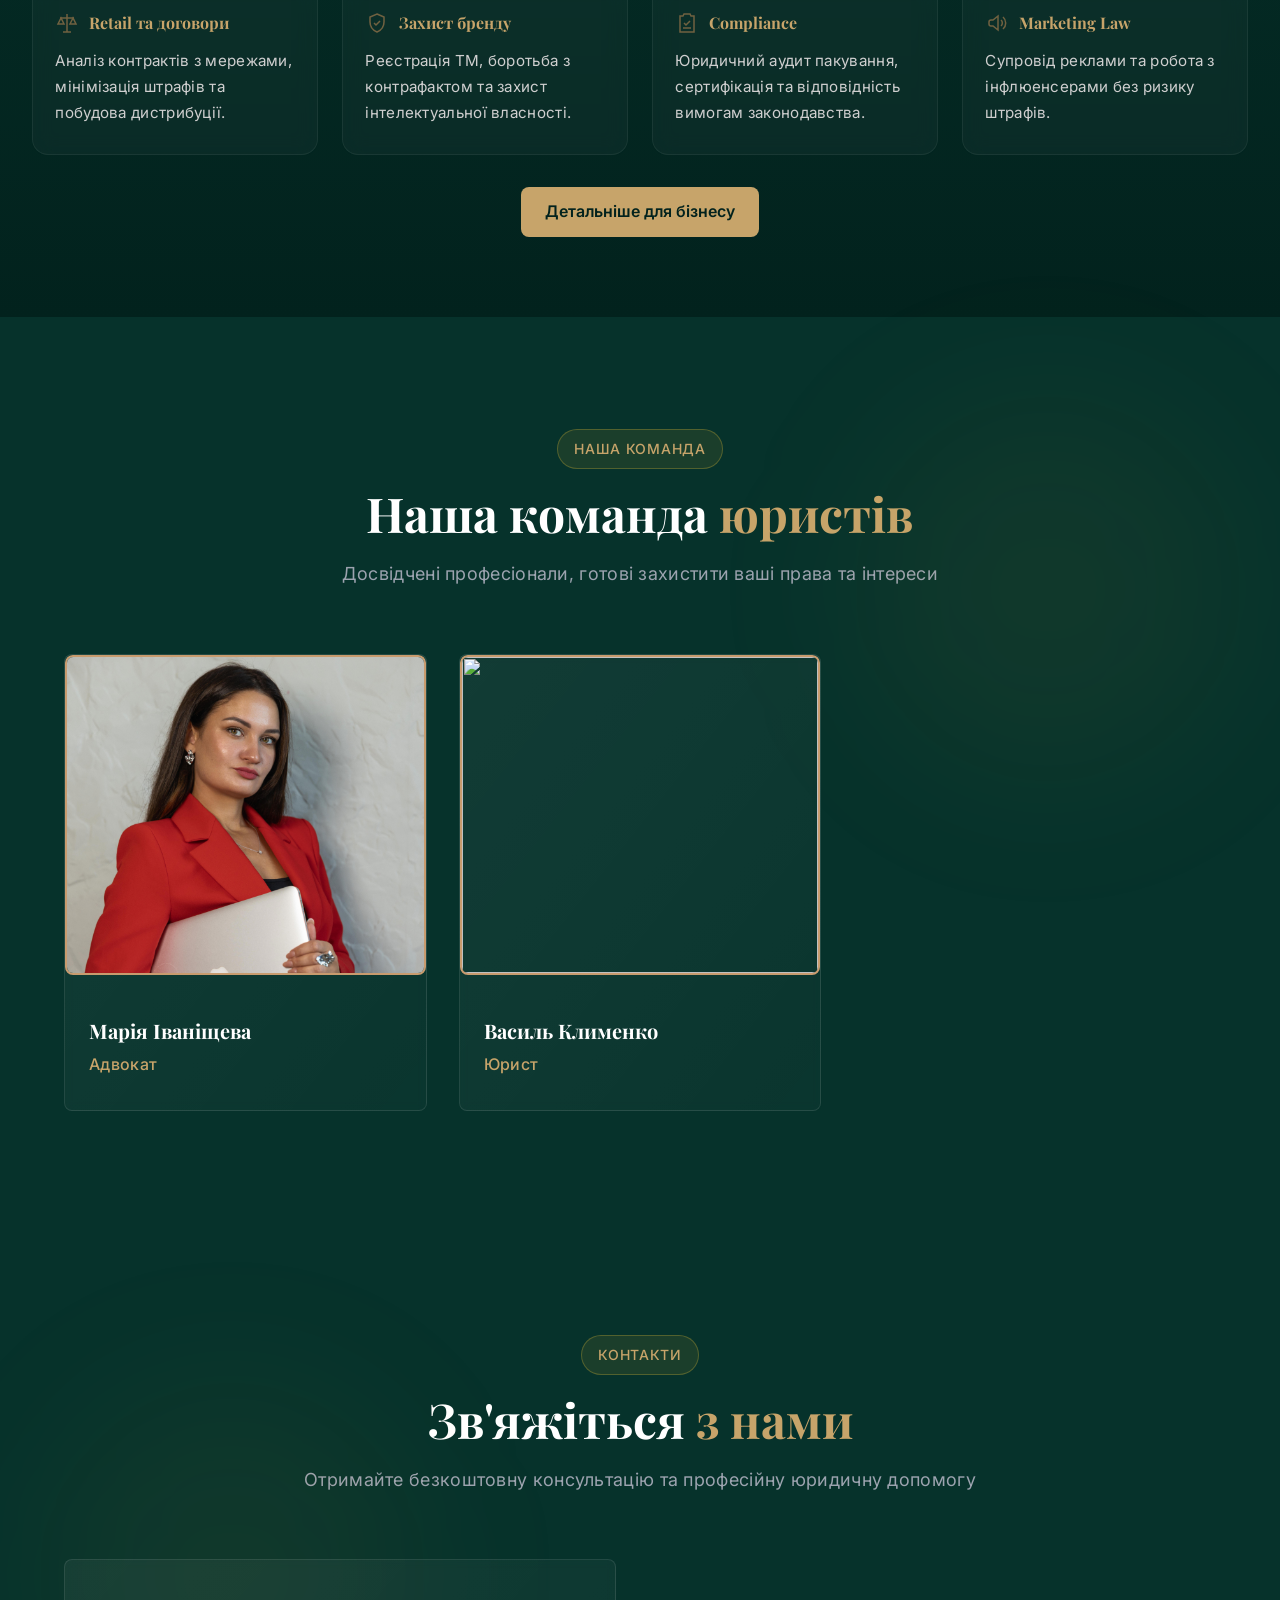
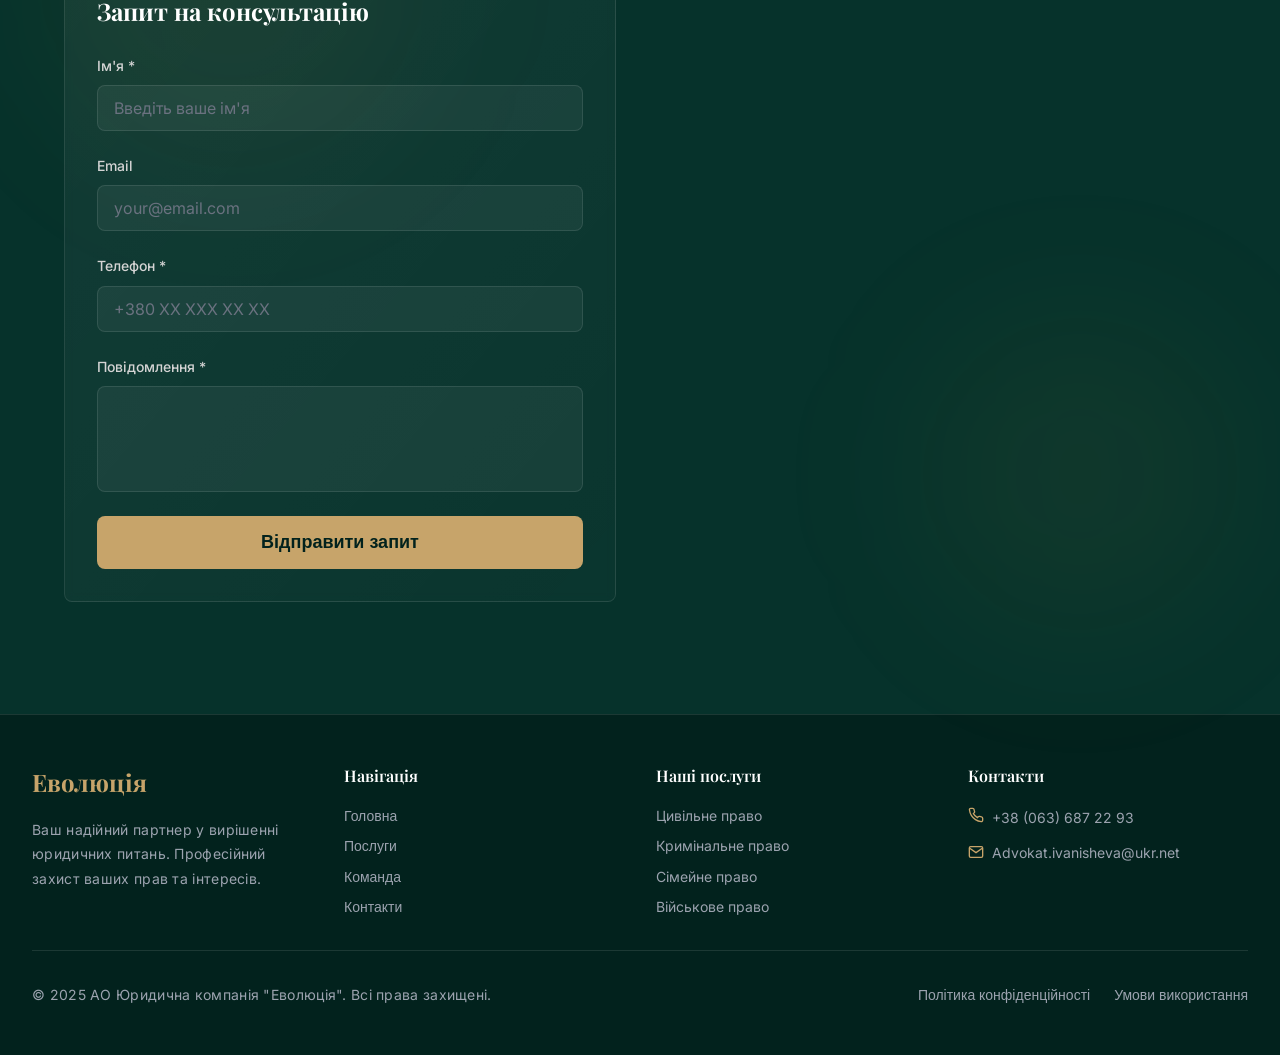
==== commit ec9cbb27: "style: clean up header css structure,improve hover effects for buttons" ====
--- a/index.html
+++ b/index.html
@@ -3,7 +3,9 @@
   <head>
     <meta charset="UTF-8" />
     <meta name="viewport" content="width=device-width, initial-scale=1.0" />
-    <title>Еволюція - Юридична компанія</title>
+    <title>
+      Еволюція - Юридична компанія
+    </title>
     <link rel="stylesheet" href="styles.css">
     <link rel="preconnect" href="https://fonts.googleapis.com">
     <link rel="preconnect" href="https://fonts.gstatic.com" crossorigin>
@@ -13,645 +15,910 @@
   </head>
   <body>
 
-      <!-- Header -->
+    <!-- Header -->
     <header class="header" id="header">
-        <div class="container">
-            <div class="header-content">
-                <div class="logo" onclick="scrollToSection('hero')">
-                    <span class="logo-pravo">Еволюція</span>
-                </div>
-                <nav class="nav-desktop">
-                    <button onclick="scrollToSection('hero')" class="nav-link">Головна</button>
-                    <button onclick="scrollToSection('services')" class="nav-link">Послуги</button>
-                    <button onclick="scrollToSection('team')" class="nav-link">Команда</button>
-                    <button onclick="scrollToSection('contact')" class="nav-link">Контакти</button>
-                    <a href="./services.html" class="nav-link">Для Бізнесу</a>
-                    <div class="header-socials">
-  
-  <!-- Instagram -->
-  <a href="https://instagram.com/ТВОЙ_АККАУНТ" target="_blank" class="social-link">
-    <svg viewBox="0 0 24 24" fill="none">
-      <rect x="3" y="3" width="18" height="18" rx="5"></rect>
-      <circle cx="12" cy="12" r="4"></circle>
-      <circle cx="17.5" cy="6.5" r="1"></circle>
-    </svg>
-  </a>
-
-  <!-- Telegram -->
-  <a href="https://t.me/ТВОЙ_АККАУНТ" target="_blank" class="social-link">
-    <svg viewBox="0 0 24 24" fill="none">
-      <path d="M22 2L11 13"></path>
-      <path d="M22 2L15 22L11 13L2 9L22 2Z"></path>
-    </svg>
-  </a>
-
-</div>
-                    <button onclick="scrollToSection('contact')" class="btn btn-primary">Консультація</button>
-                </nav>
-                <button class="mobile-menu-btn" id="mobileMenuBtn">
-                    <span></span>
-                    <span></span>
-                    <span></span>
-                </button>
-            </div>
-            <div class="mobile-overlay" id="mobile-overlay"></div>
-            <nav class="nav-mobile" id="navMobile">
-                <button onclick="scrollToSection('hero')" class="nav-link">Головна</button>
-                <button onclick="scrollToSection('services')" class="nav-link">Послуги</button>
-                <button onclick="scrollToSection('team')" class="nav-link">Команда</button>
-                <button onclick="scrollToSection('contact')" class="nav-link">Контакти</button>
-                <a href="./services.html" class="nav-link">Для Бізнесу</a>
-                <div class="header-socials mobile-socials">
-  
-  <!-- Instagram -->
-  <a href="https://instagram.com/ТВОЙ_АККАУНТ" target="_blank" class="social-link">
-    <svg viewBox="0 0 24 24" fill="none">
-      <rect x="3" y="3" width="18" height="18" rx="5"></rect>
-      <circle cx="12" cy="12" r="4"></circle>
-      <circle cx="17.5" cy="6.5" r="1"></circle>
-    </svg>
-  </a>
-
-  <!-- Telegram -->
-  <a href="https://t.me/ТВОЙ_АККАУНТ" target="_blank" class="social-link">
-    <svg viewBox="0 0 24 24" fill="none">
-      <path d="M22 2L11 13"></path>
-      <path d="M22 2L15 22L11 13L2 9L22 2Z"></path>
-    </svg>
-  </a>
-
-</div>
-                <button onclick="scrollToSection('contact')" class="btn btn-primary">Консультація</button>
-            </nav>
-        </div>
+      <div class="container">
+        <div class="header-content">
+          <div class="logo" onclick="scrollToSection('hero')">
+            <span class="logo-pravo">
+              Еволюція
+            </span>
+          </div>
+          <!-- Десктопна навігація: показується на планшетах і ПК -->
+          <nav class="nav-desktop">
+            <button onclick="scrollToSection('hero')" class="nav-link">
+              Головна
+            </button>
+            <button onclick="scrollToSection('services')" class="nav-link">
+              Послуги
+            </button>
+            <button onclick="scrollToSection('team')" class="nav-link">
+              Команда
+            </button>
+            <button onclick="scrollToSection('contact')" class="nav-link">
+              Контакти
+            </button>
+            <a href="./services.html" class="nav-link">
+              Для Бізнесу
+            </a>
+            <!-- Соцмережі у шапці -->
+            <div class="header-socials">
+
+              <!-- Instagram -->
+              <a href="https://instagram.com/ТВОЙ_АККАУНТ" target="_blank" class="social-link">
+                <svg viewBox="0 0 24 24" fill="none">
+                  <rect x="3" y="3" width="18" height="18" rx="5">
+                  </rect>
+                  <circle cx="12" cy="12" r="4">
+                  </circle>
+                  <circle cx="17.5" cy="6.5" r="1">
+                  </circle>
+                </svg>
+              </a>
+
+              <!-- Telegram -->
+              <a href="https://t.me/ТВОЙ_АККАУНТ" target="_blank" class="social-link">
+                <svg viewBox="0 0 24 24" fill="none">
+                  <path d="M22 2L11 13">
+                  </path>
+                  <path d="M22 2L15 22L11 13L2 9L22 2Z">
+                  </path>
+                </svg>
+              </a>
+            </div>
+            <button onclick="scrollToSection('contact')" class="btn btn-primary">
+              Консультація
+            </button>
+          </nav>
+          <!-- Кнопка мобільного меню / бургер -->
+          <button class="mobile-menu-btn" id="mobileMenuBtn">
+            <span>
+            </span>
+            <span>
+            </span>
+            <span>
+            </span>
+          </button>
+        </div>
+        <!-- Затемнення фону при відкритому мобільному меню -->
+        <div class="mobile-overlay" id="mobileOverlay">
+        </div>
+        <!-- Мобільна навігація: виїжджає справа -->
+        <nav class="nav-mobile" id="navMobile">
+          <button onclick="scrollToSection('hero')" class="nav-link">
+            Головна
+          </button>
+          <button onclick="scrollToSection('services')" class="nav-link">
+            Послуги
+          </button>
+          <button onclick="scrollToSection('team')" class="nav-link">
+            Команда
+          </button>
+          <button onclick="scrollToSection('contact')" class="nav-link">
+            Контакти
+          </button>
+          <a href="./services.html" class="nav-link">
+            Для Бізнесу
+          </a>
+          <div class="header-socials mobile-socials">
+
+            <!-- Instagram -->
+            <a href="https://instagram.com/ТВОЙ_АККАУНТ" target="_blank" class="social-link">
+              <svg viewBox="0 0 24 24" fill="none">
+                <rect x="3" y="3" width="18" height="18" rx="5">
+                </rect>
+                <circle cx="12" cy="12" r="4">
+                </circle>
+                <circle cx="17.5" cy="6.5" r="1">
+                </circle>
+              </svg>
+            </a>
+
+            <!-- Telegram -->
+            <a href="https://t.me/ТВОЙ_АККАУНТ" target="_blank" class="social-link">
+              <svg viewBox="0 0 24 24" fill="none">
+                <path d="M22 2L11 13">
+                </path>
+                <path d="M22 2L15 22L11 13L2 9L22 2Z">
+                </path>
+              </svg>
+            </a>
+          </div>
+          <button onclick="scrollToSection('contact')" class="btn btn-primary">
+            Консультація
+          </button>
+        </nav>
+      </div>
     </header>
-      <!-- Hero Section -->
-      <section class="hero" id="hero">
-        <div class="hero-bg">
-          <img src="https://images.unsplash.com/photo-1589578527966-fdac0f44566c?w=1920&q=80" alt="Justice"
+
+    <!-- Hero Section -->
+    <section class="hero" id="hero">
+      <div class="hero-bg">
+        <img src="https://images.unsplash.com/photo-1589578527966-fdac0f44566c?w=1920&q=80" alt="Justice"
             class="hero-image">
-          <div class="hero-overlay"></div>
-        </div>
-        <div class="hero-decoration hero-decoration-1"></div>
-        <div class="hero-decoration hero-decoration-2"></div>
-        <div class="container hero-container">
-          <div class="hero-badge">
-            <svg class="icon" width="16" height="16" viewBox="0 0 24 24" fill="none" stroke="currentColor" stroke-width="2">
+        <div class="hero-overlay">
+        </div>
+      </div>
+      <div class="hero-decoration hero-decoration-1">
+      </div>
+      <div class="hero-decoration hero-decoration-2">
+      </div>
+      <div class="container hero-container">
+        <div class="hero-badge">
+          <svg class="icon" width="16" height="16" viewBox="0 0 24 24" fill="none" stroke="currentColor" stroke-width="2">
+            <path d="M12 2L2 7l10 5 10-5-10-5z" />
+            <path d="M2 17l10 5 10-5" />
+            <path d="M2 12l10 5 10-5" />
+          </svg>
+          <span>
+            Професійна юридична допомога
+          </span>
+        </div>
+        <h1 class="hero-title">
+          <span class="hero-title-white">
+            Юридична допомога в
+          </span>
+          <span class="hero-title-gold">
+            різних галузях права
+          </span>
+        </h1>
+        <p class="hero-description">
+          Наша команда об'єднує досвідчених юристів-ветеранів, які щодня допомогають клієнтам захищати свої права з професіоналізмом і гідностю.
+        </p>
+        <div class="hero-free-badge">
+
+          <!-- <svg class="icon" width="20" height="20" viewBox="0 0 24 24" fill="none" stroke="currentColor" stroke-width="2">
+          <path d="M6 9l6 6 6-6" />
+        </svg>
+        -->
+        <span>
+          Перша консультація безкоштовно
+        </span>
+      </div>
+      <div class="hero-buttons">
+        <button onclick="scrollToSection('services')" class="btn btn-primary btn-lg">
+          Наші послуги
+        </button>
+        <button onclick="scrollToSection('contact')" class="btn btn-outline btn-lg">
+          Зв'язатися з нами
+        </button>
+      </div>
+    </div>
+  </section>
+
+  <!-- Services Section -->
+  <section class="services" id="services">
+    <div class="section-decoration section-decoration-1">
+    </div>
+    <div class="section-decoration section-decoration-2">
+    </div>
+    <div class="container">
+      <div class="section-header">
+        <div class="section-badge">
+          НАШІ ПОСЛУГИ
+        </div>
+        <h2 class="section-title">
+          <span class="section-title-white">
+            Наші
+          </span>
+          <span class="section-title-gold">
+            сфери діяльності
+          </span>
+        </h2>
+        <p class="section-description">
+          Ми надаємо комплексні юридичні послуги в різних галузях права для захисту ваших інтересів
+        </p>
+      </div>
+      <div class="services-grid">
+        <div class="service-card">
+          <div class="service-icon">
+            <svg width="28" height="28" viewBox="0 0 24 24" fill="none" stroke="currentColor" stroke-width="1.5">
+              <polygon
+                    points="12 2 15.09 8.26 22 9.27 17 14.14 18.18 21.02 12 17.77 5.82 21.02 7 14.14 2 9.27 8.91 8.26 12 2" />
+            </svg>
+          </div>
+          <h3 class="service-title">
+            Військове право
+          </h3>
+          <p class="service-description">
+            Захист прав військовослужбовців, мобілізованих та ветеранів.
+          </p>
+        </div>
+        <div class="service-card">
+          <div class="service-icon">
+            <svg width="28" height="28" viewBox="0 0 24 24" fill="none" stroke="currentColor" stroke-width="1.5">
               <path d="M12 2L2 7l10 5 10-5-10-5z" />
               <path d="M2 17l10 5 10-5" />
               <path d="M2 12l10 5 10-5" />
             </svg>
-            <span>Професійна юридична допомога</span>
-          </div>
-          <h1 class="hero-title">
-            <span class="hero-title-white">Юридична допомога в </span>
-            <span class="hero-title-gold">різних галузях права</span>
-          </h1>
-          <p class="hero-description">
-            Наша команда об'єднує досвідчених юристів-ветеранів, які щодня допомогають клієнтам захищати свої права з професіоналізмом і гідностю.
-          
-          </p>
-          <div class="hero-free-badge">
-            <!-- <svg class="icon" width="20" height="20" viewBox="0 0 24 24" fill="none" stroke="currentColor" stroke-width="2">
-              <path d="M6 9l6 6 6-6" />
-            </svg> -->
-            <span>Перша консультація безкоштовно</span>
-          </div>
-          <div class="hero-buttons">
-            <button onclick="scrollToSection('services')" class="btn btn-primary btn-lg">Наші послуги</button>
-            <button onclick="scrollToSection('contact')" class="btn btn-outline btn-lg">Зв'язатися з нами</button>
-          </div>
-          
-        </div>
-      </section>
-      <!-- Services Section -->
-      <section class="services" id="services">
-        <div class="section-decoration section-decoration-1"></div>
-        <div class="section-decoration section-decoration-2"></div>
-        <div class="container">
-          <div class="section-header">
-            <div class="section-badge">НАШІ ПОСЛУГИ</div>
-            <h2 class="section-title">
-              <span class="section-title-white">Наші </span>
-              <span class="section-title-gold">сфери діяльності</span>
-            </h2>
-            <p class="section-description">
-              Ми надаємо комплексні юридичні послуги в різних галузях права для захисту ваших інтересів
+          </div>
+          <h3 class="service-title">
+            Цивільне право
+          </h3>
+          <p class="service-description">
+            Договори, майнові спори, захист прав споживачів.
+          </p>
+        </div>
+        <div class="service-card">
+          <div class="service-icon">
+            <svg width="28" height="28" viewBox="0 0 24 24" fill="none" stroke="currentColor" stroke-width="1.5">
+              <path d="M12 22s8-4 8-10V5l-8-3-8 3v7c0 6 8 10 8 10z" />
+            </svg>
+          </div>
+          <h3 class="service-title">
+            Кримінальне право
+          </h3>
+          <p class="service-description">
+            Захист у кримінальних провадженнях на всіх етапах.
+          </p>
+        </div>
+        <div class="service-card">
+          <div class="service-icon">
+            <svg width="28" height="28" viewBox="0 0 24 24" fill="none" stroke="currentColor" stroke-width="1.5">
+              <path d="M14 2H6a2 2 0 0 0-2 2v16a2 2 0 0 0 2 2h12a2 2 0 0 0 2-2V8z" />
+              <polyline points="14 2 14 8 20 8" />
+            </svg>
+          </div>
+          <h3 class="service-title">
+            Адміністративні правопорушення
+          </h3>
+          <p class="service-description">
+            Оскарження штрафів, супровід у держорганах.
+          </p>
+        </div>
+        <div class="service-card">
+          <div class="service-icon">
+            <svg width="28" height="28" viewBox="0 0 24 24" fill="none" stroke="currentColor" stroke-width="1.5">
+              <circle cx="12" cy="12" r="10" />
+              <polyline points="12 6 12 12 16 14" />
+            </svg>
+          </div>
+          <h3 class="service-title">
+            Представництво в судах
+          </h3>
+          <p class="service-description">
+            Юридичний супровід у судах усіх інстанцій.
+          </p>
+        </div>
+        <div class="service-card">
+          <div class="service-icon">
+            <svg width="28" height="28" viewBox="0 0 24 24" fill="none" stroke="currentColor" stroke-width="1.5">
+              <rect x="3" y="3" width="18" height="18" rx="2" ry="2" />
+              <line x1="3" y1="9" x2="21" y2="9" />
+            </svg>
+          </div>
+          <h3 class="service-title">
+            Виконавче провадження
+          </h3>
+          <p class="service-description">
+            Скасування арештів майна та оскарження постанов.
+          </p>
+        </div>
+        <div class="service-card">
+          <div class="service-icon">
+            <svg width="28" height="28" viewBox="0 0 24 24" fill="none" stroke="currentColor" stroke-width="1.5">
+              <path d="M17 21v-2a4 4 0 0 0-4-4H5a4 4 0 0 0-4 4v2" />
+              <circle cx="9" cy="7" r="4" />
+              <path d="M23 21v-2a4 4 0 0 0-3-3.87" />
+              <path d="M16 3.13a4 4 0 0 1 0 7.75" />
+            </svg>
+          </div>
+          <h3 class="service-title">
+            Сімейне та спадкове право
+          </h3>
+          <p class="service-description">
+            Поділ майна, спадкові питання, захист прав дітей.
+          </p>
+        </div>
+      </div>
+      <div class="additional-services">
+        <h3 class="additional-services-title">
+          Додаткові послуги
+        </h3>
+        <div class="additional-services-grid">
+          <div class="additional-services-list">
+            <div class="additional-service-item">
+              <div class="bullet">
+              </div>
+              <p>
+                Військовий адвокат
+              </p>
+            </div>
+            <div class="additional-service-item">
+              <div class="bullet">
+              </div>
+              <p>
+                Мобілізація
+              </p>
+            </div>
+            <div class="additional-service-item">
+              <div class="bullet">
+              </div>
+              <p>
+                СЗЧ, ТЦК, ВЛК
+              </p>
+            </div>
+            <div class="additional-service-item">
+              <div class="bullet">
+              </div>
+              <p>
+                Виплати
+              </p>
+            </div>
+            <div class="additional-service-item">
+              <div class="bullet">
+              </div>
+              <p>
+                Відстрочка
+              </p>
+            </div>
+            <div class="additional-service-item">
+              <div class="bullet">
+              </div>
+              <p>
+                Допомога у забезпеченні прав військовослужбовців
+              </p>
+            </div>
+          </div>
+          <div class="additional-services-list">
+            <div class="additional-service-item">
+              <div class="bullet">
+              </div>
+              <p>
+                Допомога у вирішенні спірних питань
+              </p>
+            </div>
+            <div class="additional-service-item">
+              <div class="bullet">
+              </div>
+              <p>
+                Пенсійне право
+              </p>
+            </div>
+            <div class="additional-service-item">
+              <div class="bullet">
+              </div>
+              <p>
+                Призначення пенсії військовослужбовцям
+              </p>
+            </div>
+            <div class="additional-service-item">
+              <div class="bullet">
+              </div>
+              <p>
+                Допомога у стягненні компенсації за пошкодження/зруйноване майно внаслідок збройного конфлікту
+              </p>
+            </div>
+            <div class="additional-service-item">
+              <div class="bullet">
+              </div>
+              <p>
+                Адвокат по кредитам
+              </p>
+            </div>
+            <div class="additional-service-item">
+              <div class="bullet">
+              </div>
+              <p>
+                Виконання рішень суду
+              </p>
+            </div>
+            <div class="additional-service-item">
+              <div class="bullet">
+              </div>
+              <p>
+                Робота з виконавчою службою
+              </p>
+            </div>
+          </div>
+        </div>
+      </div>
+    </div>
+  </section>
+  <section class="business-preview" id="business-preview">
+    <div class="container">
+      <div class="section-heading">
+        <span class="section-label">
+          LPO • Legal for Business
+        </span>
+        <h2>
+          Юридичний супровід брендів та бізнесу
+        </h2>
+        <p>
+          Комплексний юридичний супровід для компаній, виробників та брендів. Ми допомагаємо масштабуватись, працювати з ритейлом та захищати бізнес від ризиків.
+        </p>
+      </div>
+      <div class="business-preview-grid">
+        <div class="preview-card">
+          <div class="card-title">
+            <svg class="card-icon" viewBox="0 0 24 24" fill="none">
+              <path d="M12 3v18" />
+              <path d="M5 7h14" />
+              <path d="M6 7l-3 6h6l-3-6Z" />
+              <path d="M18 7l-3 6h6l-3-6Z" />
+              <path d="M8 21h8" />
+            </svg>
+            <h4>
+              Retail та договори
+            </h4>
+          </div>
+          <p>
+            Аналіз контрактів з мережами, мінімізація штрафів та побудова дистрибуції.
+          </p>
+        </div>
+        <div class="preview-card">
+          <div class="card-title">
+            <svg class="card-icon" viewBox="0 0 24 24" fill="none">
+              <path d="M12 3l7 3v5c0 5-3.5 8.5-7 10-3.5-1.5-7-5-7-10V6l7-3Z" />
+              <path d="M9 12l2 2 4-4" />
+            </svg>
+            <h4>
+              Захист бренду
+            </h4>
+          </div>
+          <p>
+            Реєстрація ТM, боротьба з контрафактом та захист інтелектуальної власності.
+          </p>
+        </div>
+        <div class="preview-card">
+          <div class="card-title">
+            <svg class="card-icon" viewBox="0 0 24 24" fill="none">
+              <path d="M9 3h6l1 2h3v16H5V5h3l1-2Z" />
+              <path d="M9 12l2 2 4-4" />
+              <path d="M8 17h8" />
+            </svg>
+            <h4>
+              Compliance
+            </h4>
+          </div>
+          <p>
+            Юридичний аудит пакування, сертифікація та відповідність вимогам законодавства.
+          </p>
+        </div>
+        <div class="preview-card">
+          <div class="card-title">
+            <svg class="card-icon" viewBox="0 0 24 24" fill="none">
+              <path d="M4 11v2a2 2 0 0 0 2 2h2l5 4V5L8 9H6a2 2 0 0 0-2 2Z" />
+              <path d="M16 9a4 4 0 0 1 0 6" />
+              <path d="M18 6a8 8 0 0 1 0 12" />
+            </svg>
+            <h4>
+              Marketing Law
+            </h4>
+          </div>
+          <p>
+            Супровід реклами та робота з інфлюенсерами без ризику штрафів.
+          </p>
+        </div>
+      </div>
+      <div class="business-preview-cta">
+        <a href="./services.html" class="btn btn-primary">
+          Детальніше для бізнесу
+        </a>
+      </div>
+    </div>
+  </section>
+
+  <!-- Team Section -->
+  <section class="team" id="team">
+    <div class="section-decoration section-decoration-3">
+    </div>
+    <div class="container">
+      <div class="section-header">
+        <div class="section-badge">
+          НАША КОМАНДА
+        </div>
+        <h2 class="section-title">
+          <span class="section-title-white">
+            Наша команда
+          </span>
+          <span class="section-title-gold">
+            юристів
+          </span>
+        </h2>
+        <p class="section-description">
+          Досвідчені професіонали, готові захистити ваші права та інтереси
+        </p>
+      </div>
+      <div class="team-grid">
+        <div class="team-card">
+          <div class="team-avatar">
+            <img src="./img/maria.JPG" alt="Марія Іваніщева" class="team-photo" />
+          </div>
+          <div class="team-info">
+            <h3 class="team-name">
+              Марія Іваніщева
+            </h3>
+            <p class="team-position">
+              Адвокат
             </p>
-          </div>
-          <div class="services-grid">
-            <div class="service-card">
-              <div class="service-icon">
-                <svg width="28" height="28" viewBox="0 0 24 24" fill="none" stroke="currentColor" stroke-width="1.5">
-                  <polygon
-                    points="12 2 15.09 8.26 22 9.27 17 14.14 18.18 21.02 12 17.77 5.82 21.02 7 14.14 2 9.27 8.91 8.26 12 2" />
-                </svg>
-              </div>
-              <h3 class="service-title">Військове право</h3>
-              <p class="service-description">Захист прав військовослужбовців, мобілізованих та ветеранів.</p>
-            </div>
-            <div class="service-card">
-              <div class="service-icon">
-                <svg width="28" height="28" viewBox="0 0 24 24" fill="none" stroke="currentColor" stroke-width="1.5">
-                  <path d="M12 2L2 7l10 5 10-5-10-5z" />
-                  <path d="M2 17l10 5 10-5" />
-                  <path d="M2 12l10 5 10-5" />
-                </svg>
-              </div>
-              <h3 class="service-title">Цивільне право</h3>
-              <p class="service-description">Договори, майнові спори, захист прав споживачів.</p>
-            </div>
-            <div class="service-card">
-              <div class="service-icon">
-                <svg width="28" height="28" viewBox="0 0 24 24" fill="none" stroke="currentColor" stroke-width="1.5">
-                  <path d="M12 22s8-4 8-10V5l-8-3-8 3v7c0 6 8 10 8 10z" />
-                </svg>
-              </div>
-              <h3 class="service-title">Кримінальне право</h3>
-              <p class="service-description">Захист у кримінальних провадженнях на всіх етапах.</p>
-            </div>
-            <div class="service-card">
-              <div class="service-icon">
-                <svg width="28" height="28" viewBox="0 0 24 24" fill="none" stroke="currentColor" stroke-width="1.5">
-                  <path d="M14 2H6a2 2 0 0 0-2 2v16a2 2 0 0 0 2 2h12a2 2 0 0 0 2-2V8z" />
-                  <polyline points="14 2 14 8 20 8" />
-                </svg>
-              </div>
-              <h3 class="service-title">Адміністративні правопорушення</h3>
-              <p class="service-description">Оскарження штрафів, супровід у держорганах.</p>
-            </div>
-            <div class="service-card">
-              <div class="service-icon">
-                <svg width="28" height="28" viewBox="0 0 24 24" fill="none" stroke="currentColor" stroke-width="1.5">
-                  <circle cx="12" cy="12" r="10" />
-                  <polyline points="12 6 12 12 16 14" />
-                </svg>
-              </div>
-              <h3 class="service-title">Представництво в судах</h3>
-              <p class="service-description">Юридичний супровід у судах усіх інстанцій.</p>
-            </div>
-            <div class="service-card">
-              <div class="service-icon">
-                <svg width="28" height="28" viewBox="0 0 24 24" fill="none" stroke="currentColor" stroke-width="1.5">
-                  <rect x="3" y="3" width="18" height="18" rx="2" ry="2" />
-                  <line x1="3" y1="9" x2="21" y2="9" />
-                </svg>
-              </div>
-              <h3 class="service-title">Виконавче провадження</h3>
-              <p class="service-description">Скасування арештів майна та оскарження постанов.</p>
-            </div>
-            <div class="service-card">
-              <div class="service-icon">
-                <svg width="28" height="28" viewBox="0 0 24 24" fill="none" stroke="currentColor" stroke-width="1.5">
-                  <path d="M17 21v-2a4 4 0 0 0-4-4H5a4 4 0 0 0-4 4v2" />
-                  <circle cx="9" cy="7" r="4" />
-                  <path d="M23 21v-2a4 4 0 0 0-3-3.87" />
-                  <path d="M16 3.13a4 4 0 0 1 0 7.75" />
-                </svg>
-              </div>
-              <h3 class="service-title">Сімейне та спадкове право</h3>
-              <p class="service-description">Поділ майна, спадкові питання, захист прав дітей.</p>
-            </div>
-            
-          </div>
-          <div class="additional-services">
-            <h3 class="additional-services-title">Додаткові послуги</h3>
-            <div class="additional-services-grid">
-              <div class="additional-services-list">
-                <div class="additional-service-item">
-                  <div class="bullet"></div>
-                  <p>Військовий адвокат</p>
-                </div>
-                <div class="additional-service-item">
-                  <div class="bullet"></div>
-                  <p>Мобілізація</p>
-                </div>
-                <div class="additional-service-item">
-                  <div class="bullet"></div>
-                  <p>СЗЧ, ТЦК, ВЛК</p>
-                </div>
-                <div class="additional-service-item">
-                  <div class="bullet"></div>
-                  <p>Виплати</p>
-                </div>
-                <div class="additional-service-item">
-                  <div class="bullet"></div>
-                  <p>Відстрочка</p>
-                </div>
-                <div class="additional-service-item">
-                  <div class="bullet"></div>
-                  <p>Допомога у забезпеченні прав військовослужбовців</p>
-                </div>
-              </div>
-              <div class="additional-services-list">
-                <div class="additional-service-item">
-                  <div class="bullet"></div>
-                  <p>Допомога у вирішенні спірних питань</p>
-                </div>
-                <div class="additional-service-item">
-                  <div class="bullet"></div>
-                  <p>Пенсійне право</p>
-                </div>
-                <div class="additional-service-item">
-                  <div class="bullet"></div>
-                  <p>Призначення пенсії військовослужбовцям</p>
-                </div>
-                <div class="additional-service-item">
-                  <div class="bullet"></div>
-                  <p>Допомога у стягненні компенсації за пошкодження/зруйноване майно внаслідок збройного конфлікту</p>
-                </div>
-                <div class="additional-service-item">
-                  <div class="bullet"></div>
-                  <p>Адвокат по кредитам</p>
-                </div>
-                <div class="additional-service-item">
-                  <div class="bullet"></div>
-                  <p>Виконання рішень суду</p>
-                </div>
-                <div class="additional-service-item">
-                  <div class="bullet"></div>
-                  <p>Робота з виконавчою службою</p>
-                </div>
-              </div>
-            </div>
-          </div>
-        </div>
-      </section>
-      <section class="business-preview" id="business-preview">
+
+            <!-- <p class="team-specialty">
+            Кримінальне та військове право
+          </p>
+          -->
+
+          <!-- <div class="team-social">
+          <a href="#" class="social-link">
+            <svg width="20" height="20" viewBox="0 0 24 24" fill="none" stroke="currentColor" stroke-width="2">
+              <rect x="2" y="2" width="20" height="20" rx="5" ry="5" />
+              <path d="M16 11.37A4 4 0 1 1 12.63 8 4 4 0 0 1 16 11.37z" />
+              <line x1="17.5" y1="6.5" x2="17.51" y2="6.5" />
+            </svg>
+          </a>
+          <a href="#" class="social-link">
+            <svg width="20" height="20" viewBox="0 0 24 24" fill="none" stroke="currentColor" stroke-width="2">
+              <path d="M18 2h-3a5 5 0 0 0-5 5v3H7v4h3v8h4v-8h3l1-4h-4V7a1 1 0 0 1 1-1h3z" />
+            </svg>
+          </a>
+          <a href="#" class="social-link">
+            <svg width="20" height="20" viewBox="0 0 24 24" fill="none" stroke="currentColor" stroke-width="2">
+              <path d="M16 8a6 6 0 0 1 6 6v7h-4v-7a2 2 0 0 0-2-2 2 2 0 0 0-2 2v7h-4v-7a6 6 0 0 1 6-6z" />
+              <rect x="2" y="9" width="4" height="12" />
+              <circle cx="4" cy="4" r="2" />
+            </svg>
+          </a>
+        </div>
+        -->
+      </div>
+    </div>
+    <div class="team-card">
+      <div class="team-avatar">
+        <img src="./img/lawyer2.JPG" alt="" class="team-photo" />
+      </div>
+      <div class="team-info">
+        <h3 class="team-name">
+          Василь Клименко
+        </h3>
+        <p class="team-position">
+          Юрист
+        </p>
+
+        <!-- <p class="team-specialty">
+        Кримінальне та військове право
+      </p>
+      -->
+
+      <!-- <div class="team-social">
+      <a href="#" class="social-link">
+        <svg width="20" height="20" viewBox="0 0 24 24" fill="none" stroke="currentColor" stroke-width="2">
+          <rect x="2" y="2" width="20" height="20" rx="5" ry="5" />
+          <path d="M16 11.37A4 4 0 1 1 12.63 8 4 4 0 0 1 16 11.37z" />
+          <line x1="17.5" y1="6.5" x2="17.51" y2="6.5" />
+        </svg>
+      </a>
+      <a href="#" class="social-link">
+        <svg width="20" height="20" viewBox="0 0 24 24" fill="none" stroke="currentColor" stroke-width="2">
+          <path d="M18 2h-3a5 5 0 0 0-5 5v3H7v4h3v8h4v-8h3l1-4h-4V7a1 1 0 0 1 1-1h3z" />
+        </svg>
+      </a>
+      <a href="#" class="social-link">
+        <svg width="20" height="20" viewBox="0 0 24 24" fill="none" stroke="currentColor" stroke-width="2">
+          <path d="M16 8a6 6 0 0 1 6 6v7h-4v-7a2 2 0 0 0-2-2 2 2 0 0 0-2 2v7h-4v-7a6 6 0 0 1 6-6z" />
+          <rect x="2" y="9" width="4" height="12" />
+          <circle cx="4" cy="4" r="2" />
+        </svg>
+      </a>
+    </div>
+    -->
+  </div>
+</div>
+
+<!-- <div class="team-card">
+<div class="team-avatar">
+  <div class="team-avatar-placeholder">
+    <span>
+      І
+    </span>
+  </div>
+</div>
+<div class="team-info">
+  <h3 class="team-name">
+    Ірина Бондаренко
+  </h3>
+  <p class="team-position">
+    Старший юрист
+  </p>
+  <p class="team-specialty">
+    Адміністративне право
+  </p>
+  <div class="team-social">
+    <a href="#" class="social-link">
+      <svg width="20" height="20" viewBox="0 0 24 24" fill="none" stroke="currentColor" stroke-width="2">
+        <rect x="2" y="2" width="20" height="20" rx="5" ry="5" />
+        <path d="M16 11.37A4 4 0 1 1 12.63 8 4 4 0 0 1 16 11.37z" />
+        <line x1="17.5" y1="6.5" x2="17.51" y2="6.5" />
+      </svg>
+    </a>
+    <a href="#" class="social-link">
+      <svg width="20" height="20" viewBox="0 0 24 24" fill="none" stroke="currentColor" stroke-width="2">
+        <path d="M18 2h-3a5 5 0 0 0-5 5v3H7v4h3v8h4v-8h3l1-4h-4V7a1 1 0 0 1 1-1h3z" />
+      </svg>
+    </a>
+    <a href="#" class="social-link">
+      <svg width="20" height="20" viewBox="0 0 24 24" fill="none" stroke="currentColor" stroke-width="2">
+        <path d="M16 8a6 6 0 0 1 6 6v7h-4v-7a2 2 0 0 0-2-2 2 2 0 0 0-2 2v7h-4v-7a6 6 0 0 1 6-6z" />
+        <rect x="2" y="9" width="4" height="12" />
+        <circle cx="4" cy="4" r="2" />
+      </svg>
+    </a>
+  </div>
+</div>
+</div>
+-->
+</div>
+</div>
+</section>
+
+<!-- Contact Section -->
+<section class="contact" id="contact">
+  <div class="section-decoration section-decoration-4">
+  </div>
+  <div class="section-decoration section-decoration-5">
+  </div>
   <div class="container">
-
-    <div class="section-heading">
-      <span class="section-label">LPO • Legal for Business</span>
-      <h2>Юридичний супровід брендів та бізнесу</h2>
-      <p>
-        Комплексний юридичний супровід для компаній, виробників та брендів.
-        Ми допомагаємо масштабуватись, працювати з ритейлом та захищати бізнес від ризиків.
+    <div class="section-header">
+      <div class="section-badge">
+        КОНТАКТИ
+      </div>
+      <h2 class="section-title">
+        <span class="section-title-white">
+          Зв'яжіться
+        </span>
+        <span class="section-title-gold">
+          з нами
+        </span>
+      </h2>
+      <p class="section-description">
+        Отримайте безкоштовну консультацію та професійну юридичну допомогу
       </p>
     </div>
-
-    <div class="business-preview-grid">
-
-  <div class="preview-card">
-    <div class="card-title">
-      <svg class="card-icon" viewBox="0 0 24 24" fill="none">
-      <path d="M12 3v18" />
-      <path d="M5 7h14" />
-      <path d="M6 7l-3 6h6l-3-6Z" />
-      <path d="M18 7l-3 6h6l-3-6Z" />
-      <path d="M8 21h8" />
-    </svg>
-    <h4>Retail та договори</h4>
-    </div>
-    <p>Аналіз контрактів з мережами, мінімізація штрафів та побудова дистрибуції.</p>
-  </div>
-
-  <div class="preview-card">
-    <div class="card-title">
-      <svg class="card-icon" viewBox="0 0 24 24" fill="none">
-        <path d="M12 3l7 3v5c0 5-3.5 8.5-7 10-3.5-1.5-7-5-7-10V6l7-3Z" />
-        <path d="M9 12l2 2 4-4" />
-      </svg>
-      <h4>Захист бренду</h4>
-    </div>
-    <p>Реєстрація ТM, боротьба з контрафактом та захист інтелектуальної власності.</p>
-  </div>
-
-  <div class="preview-card">
-    <div class="card-title">
-      <svg class="card-icon" viewBox="0 0 24 24" fill="none">
-        <path d="M9 3h6l1 2h3v16H5V5h3l1-2Z" />
-        <path d="M9 12l2 2 4-4" />
-        <path d="M8 17h8" />
-      </svg>
-      <h4>Compliance</h4>
-    </div>
-    <p>Юридичний аудит пакування, сертифікація та відповідність вимогам законодавства.</p>
-  </div>
-
-  <div class="preview-card">
-    <div class="card-title">
-      <svg class="card-icon" viewBox="0 0 24 24" fill="none">
-        <path d="M4 11v2a2 2 0 0 0 2 2h2l5 4V5L8 9H6a2 2 0 0 0-2 2Z" />
-        <path d="M16 9a4 4 0 0 1 0 6" />
-        <path d="M18 6a8 8 0 0 1 0 12" />
-      </svg>
-      <h4>Marketing Law</h4>
-    </div>
-    <p>Супровід реклами та робота з інфлюенсерами без ризику штрафів.</p>
-  </div>
-
-</div>
-
-    <div class="business-preview-cta">
-      <a href="./services.html" class="btn btn-primary">
-        Детальніше для бізнесу
-      </a>
-    </div>
-
-  </div>
-</section>
-
-      <!-- Team Section -->
-      <section class="team" id="team">
-        <div class="section-decoration section-decoration-3"></div>
-        <div class="container">
-          <div class="section-header">
-            <div class="section-badge">НАША КОМАНДА</div>
-            <h2 class="section-title">
-              <span class="section-title-white">Наша команда </span>
-              <span class="section-title-gold">юристів</span>
-            </h2>
-            <p class="section-description">
-              Досвідчені професіонали, готові захистити ваші права та інтереси
-            </p>
-          </div>
-          <div class="team-grid">
-            <div class="team-card">
-              <div class="team-avatar">
-                <img src="./img/maria.JPG" alt="Марія Іваніщева" class="team-photo" />
-              </div>
-              <div class="team-info">
-                <h3 class="team-name">Марія Іваніщева</h3>
-                <p class="team-position">Адвокат</p>
-                <!-- <p class="team-specialty">Кримінальне та військове право</p> -->
-                <!-- <div class="team-social">
-                  <a href="#" class="social-link">
-                    <svg width="20" height="20" viewBox="0 0 24 24" fill="none" stroke="currentColor" stroke-width="2">
-                      <rect x="2" y="2" width="20" height="20" rx="5" ry="5" />
-                      <path d="M16 11.37A4 4 0 1 1 12.63 8 4 4 0 0 1 16 11.37z" />
-                      <line x1="17.5" y1="6.5" x2="17.51" y2="6.5" />
-                    </svg>
-                  </a>
-                  <a href="#" class="social-link">
-                    <svg width="20" height="20" viewBox="0 0 24 24" fill="none" stroke="currentColor" stroke-width="2">
-                      <path d="M18 2h-3a5 5 0 0 0-5 5v3H7v4h3v8h4v-8h3l1-4h-4V7a1 1 0 0 1 1-1h3z" />
-                    </svg>
-                  </a>
-                  <a href="#" class="social-link">
-                    <svg width="20" height="20" viewBox="0 0 24 24" fill="none" stroke="currentColor" stroke-width="2">
-                      <path d="M16 8a6 6 0 0 1 6 6v7h-4v-7a2 2 0 0 0-2-2 2 2 0 0 0-2 2v7h-4v-7a6 6 0 0 1 6-6z" />
-                      <rect x="2" y="9" width="4" height="12" />
-                      <circle cx="4" cy="4" r="2" />
-                    </svg>
-                  </a>
-                </div> -->
-              </div>
-            </div>
-           <div class="team-card">
-              <div class="team-avatar">
-                <img src="./img/lawyer2.JPG" alt="" class="team-photo" />
-              </div>
-              <div class="team-info">
-                <h3 class="team-name">Василь Клименко</h3>
-                <p class="team-position">Юрист</p>
-                <!-- <p class="team-specialty">Кримінальне та військове право</p> -->
-                <!-- <div class="team-social">
-                  <a href="#" class="social-link">
-                    <svg width="20" height="20" viewBox="0 0 24 24" fill="none" stroke="currentColor" stroke-width="2">
-                      <rect x="2" y="2" width="20" height="20" rx="5" ry="5" />
-                      <path d="M16 11.37A4 4 0 1 1 12.63 8 4 4 0 0 1 16 11.37z" />
-                      <line x1="17.5" y1="6.5" x2="17.51" y2="6.5" />
-                    </svg>
-                  </a>
-                  <a href="#" class="social-link">
-                    <svg width="20" height="20" viewBox="0 0 24 24" fill="none" stroke="currentColor" stroke-width="2">
-                      <path d="M18 2h-3a5 5 0 0 0-5 5v3H7v4h3v8h4v-8h3l1-4h-4V7a1 1 0 0 1 1-1h3z" />
-                    </svg>
-                  </a>
-                  <a href="#" class="social-link">
-                    <svg width="20" height="20" viewBox="0 0 24 24" fill="none" stroke="currentColor" stroke-width="2">
-                      <path d="M16 8a6 6 0 0 1 6 6v7h-4v-7a2 2 0 0 0-2-2 2 2 0 0 0-2 2v7h-4v-7a6 6 0 0 1 6-6z" />
-                      <rect x="2" y="9" width="4" height="12" />
-                      <circle cx="4" cy="4" r="2" />
-                    </svg>
-                  </a>
-                </div> -->
-              </div>
-            </div>
-            <!-- <div class="team-card">
-              <div class="team-avatar">
-                <div class="team-avatar-placeholder">
-                  <span>І</span>
-                </div>
-              </div>
-              <div class="team-info">
-                <h3 class="team-name">Ірина Бондаренко</h3>
-                <p class="team-position">Старший юрист</p>
-                <p class="team-specialty">Адміністративне право</p>
-                <div class="team-social">
-                  <a href="#" class="social-link">
-                    <svg width="20" height="20" viewBox="0 0 24 24" fill="none" stroke="currentColor" stroke-width="2">
-                      <rect x="2" y="2" width="20" height="20" rx="5" ry="5" />
-                      <path d="M16 11.37A4 4 0 1 1 12.63 8 4 4 0 0 1 16 11.37z" />
-                      <line x1="17.5" y1="6.5" x2="17.51" y2="6.5" />
-                    </svg>
-                  </a>
-                  <a href="#" class="social-link">
-                    <svg width="20" height="20" viewBox="0 0 24 24" fill="none" stroke="currentColor" stroke-width="2">
-                      <path d="M18 2h-3a5 5 0 0 0-5 5v3H7v4h3v8h4v-8h3l1-4h-4V7a1 1 0 0 1 1-1h3z" />
-                    </svg>
-                  </a>
-                  <a href="#" class="social-link">
-                    <svg width="20" height="20" viewBox="0 0 24 24" fill="none" stroke="currentColor" stroke-width="2">
-                      <path d="M16 8a6 6 0 0 1 6 6v7h-4v-7a2 2 0 0 0-2-2 2 2 0 0 0-2 2v7h-4v-7a6 6 0 0 1 6-6z" />
-                      <rect x="2" y="9" width="4" height="12" />
-                      <circle cx="4" cy="4" r="2" />
-                    </svg>
-                  </a>
-                </div>
-              </div>
-            </div>  -->
-          </div>
-        </div>
-      </section>
-      
-      <!-- Contact Section -->
-      <section class="contact" id="contact">
-        <div class="section-decoration section-decoration-4"></div>
-        <div class="section-decoration section-decoration-5"></div>
-        <div class="container">
-          <div class="section-header">
-            <div class="section-badge">КОНТАКТИ</div>
-            <h2 class="section-title">
-              <span class="section-title-white">Зв'яжіться </span>
-              <span class="section-title-gold">з нами</span>
-            </h2>
-            <p class="section-description">
-              Отримайте безкоштовну консультацію та професійну юридичну допомогу
-            </p>
-          </div>
-          <div class="contact-grid">
-            <div class="contact-form-wrapper">
-              <h3 class="contact-form-title">Запит на консультацію</h3>
-              <form id="contactForm" class="contact-form">
-                <div class="form-group">
-                  <label for="name">Ім'я *</label>
-                  <input type="text" id="name" name="name" required placeholder="Введіть ваше ім'я">
-                </div>
-                <div class="form-group">
-                  <label for="email">Email</label>
-                  <input type="email" id="email" name="email"  placeholder="your@email.com">
-                </div>
-                <div class="form-group">
-                  <label for="phone">Телефон *</label>
-                  <input type="tel" id="phone" name="phone" required placeholder="+380 XX XXX XX XX">
-                </div>
-                <div class="form-group">
-                  <label for="message">Повідомлення *</label>
-                  <textarea id="message" name="message" required rows="4" placeholder="Опишіть вашу ситуацію..."></textarea>
-                </div>
-                <button type="submit" class="btn btn-primary btn-lg btn-full">Відправити запит</button>
-              </form>
-            </div>
-            <div class="contact-info">
-              <div class="contact-info-card">
-                <div class="contact-info-icon">
-                  <svg width="24" height="24" viewBox="0 0 24 24" fill="none" stroke="currentColor" stroke-width="2">
-                    <path
+    <div class="contact-grid">
+      <div class="contact-form-wrapper">
+        <h3 class="contact-form-title">
+          Запит на консультацію
+        </h3>
+        <form id="contactForm" class="contact-form">
+          <div class="form-group">
+            <label for="name">
+              Ім'я *
+            </label>
+            <input type="text" id="name" name="name" required placeholder="Введіть ваше ім'я">
+          </div>
+          <div class="form-group">
+            <label for="email">
+              Email
+            </label>
+            <input type="email" id="email" name="email"  placeholder="your@email.com">
+          </div>
+          <div class="form-group">
+            <label for="phone">
+              Телефон *
+            </label>
+            <input type="tel" id="phone" name="phone" required placeholder="+380 XX XXX XX XX">
+          </div>
+          <div class="form-group">
+            <label for="message">
+              Повідомлення *
+            </label>
+            <textarea id="message" name="message" required rows="4" placeholder="Опишіть вашу ситуацію...">
+            </textarea>
+          </div>
+          <button type="submit" class="btn btn-primary btn-lg btn-full">
+            Відправити запит
+          </button>
+        </form>
+      </div>
+      <div class="contact-info">
+        <div class="contact-info-card">
+          <div class="contact-info-icon">
+            <svg width="24" height="24" viewBox="0 0 24 24" fill="none" stroke="currentColor" stroke-width="2">
+              <path
                       d="M22 16.92v3a2 2 0 0 1-2.18 2 19.79 19.79 0 0 1-8.63-3.07 19.5 19.5 0 0 1-6-6 19.79 19.79 0 0 1-3.07-8.67A2 2 0 0 1 4.11 2h3a2 2 0 0 1 2 1.72 12.84 12.84 0 0 0 .7 2.81 2 2 0 0 1-.45 2.11L8.09 9.91a16 16 0 0 0 6 6l1.27-1.27a2 2 0 0 1 2.11-.45 12.84 12.84 0 0 0 2.81.7A2 2 0 0 1 22 16.92z" />
-                  </svg>
-                </div>
-                <div>
-                  <h4>Телефон</h4>
-                  <a href="tel:+380636872293">+38 (063) 687 22 93</a>
-                </div>
-              </div>
-              <div class="contact-info-card">
-                <div class="contact-info-icon">
-                  <svg width="24" height="24" viewBox="0 0 24 24" fill="none" stroke="currentColor" stroke-width="2">
-                    <path d="M4 4h16c1.1 0 2 .9 2 2v12c0 1.1-.9 2-2 2H4c-1.1 0-2-.9-2-2V6c0-1.1.9-2 2-2z" />
-                    <polyline points="22,6 12,13 2,6" />
-                  </svg>
-                </div>
-                <div>
-                  <h4>Email</h4>
-                  <a href="mailto:Advokat.ivanisheva@ukr.net?subject=Запит%20з%20сайту">
-                    Advokat.ivanisheva@ukr.net
-                  </a>
-                </div>
-              </div>
-              <div class="contact-info-card">
-                <div class="contact-info-icon">
-                  <svg width="24" height="24" viewBox="0 0 24 24" fill="none" stroke="currentColor" stroke-width="2">
-                    <path d="M21 10c0 7-9 13-9 13s-9-6-9-13a9 9 0 0 1 18 0z" />
-                    <circle cx="12" cy="10" r="3" />
-                  </svg>
-                </div>
-                <div>
-                  <h4>Адреса</h4>
-                  <a 
+            </svg>
+          </div>
+          <div>
+            <h4>
+              Телефон
+            </h4>
+            <a href="tel:+380636872293">
+              +38 (063) 687 22 93
+            </a>
+          </div>
+        </div>
+        <div class="contact-info-card">
+          <div class="contact-info-icon">
+            <svg width="24" height="24" viewBox="0 0 24 24" fill="none" stroke="currentColor" stroke-width="2">
+              <path d="M4 4h16c1.1 0 2 .9 2 2v12c0 1.1-.9 2-2 2H4c-1.1 0-2-.9-2-2V6c0-1.1.9-2 2-2z" />
+              <polyline points="22,6 12,13 2,6" />
+            </svg>
+          </div>
+          <div>
+            <h4>
+              Email
+            </h4>
+            <a href="mailto:Advokat.ivanisheva@ukr.net?subject=Запит%20з%20сайту">
+              Advokat.ivanisheva@ukr.net
+            </a>
+          </div>
+        </div>
+        <div class="contact-info-card">
+          <div class="contact-info-icon">
+            <svg width="24" height="24" viewBox="0 0 24 24" fill="none" stroke="currentColor" stroke-width="2">
+              <path d="M21 10c0 7-9 13-9 13s-9-6-9-13a9 9 0 0 1 18 0z" />
+              <circle cx="12" cy="10" r="3" />
+            </svg>
+          </div>
+          <div>
+            <h4>
+              Адреса
+            </h4>
+            <a 
  href="https://www.google.com/maps/search/?api=1&query=Івано-Франківськ,+вул.+Шевченка,+9"
   target="_blank"
   rel="noopener noreferrer"
 >
-  м. Івано-Франківськ, вул. Шевченко, 9
-</a>
-                  <p>76018</p>
-                </div>
-              </div>
-              <div class="contact-info-card">
-                <div class="contact-info-icon">
-                  <svg width="24" height="24" viewBox="0 0 24 24" fill="none" stroke="currentColor" stroke-width="2">
-                    <circle cx="12" cy="12" r="10" />
-                    <polyline points="12 6 12 12 16 14" />
-                  </svg>
-                </div>
-                <div>
-                  <h4>Години роботи</h4>
-                  <p>Пн-Пт: 9:00 - 18:00</p>
-                  <p>Сб: 10:00 - 15:00</p>
-                  <p>Нд: Вихідний</p>
-                </div>
-              </div>
-            </div>
-          </div>
-        </div>
-      </section>
-      
-      <!-- Footer -->
-      <footer class="footer">
-        <div class="container">
-          <div class="footer-grid">
-            <div class="footer-brand">
-              <div class="logo">
-                <span class="logo-pravo">Еволюція</span>
-              </div>
-              <p class="footer-description">
-                Ваш надійний партнер у вирішенні юридичних питань. Професійний захист ваших прав та інтересів.
-              </p>
-              <div class="footer-social">
-                <a href="#" class="social-link">
-                  <svg width="20" height="20" viewBox="0 0 24 24" fill="none" stroke="currentColor" stroke-width="2">
-                    <rect x="2" y="2" width="20" height="20" rx="5" ry="5" />
-                    <path d="M16 11.37A4 4 0 1 1 12.63 8 4 4 0 0 1 16 11.37z" />
-                    <line x1="17.5" y1="6.5" x2="17.51" y2="6.5" />
-                  </svg>
-                </a>
-                <a href="#" class="social-link">
-                  <svg width="20" height="20" viewBox="0 0 24 24" fill="none" stroke="currentColor" stroke-width="2">
-                    <path d="M18 2h-3a5 5 0 0 0-5 5v3H7v4h3v8h4v-8h3l1-4h-4V7a1 1 0 0 1 1-1h3z" />
-                  </svg>
-                </a>
-                <a href="#" class="social-link">
-                  <svg width="20" height="20" viewBox="0 0 24 24" fill="none" stroke="currentColor" stroke-width="2">
-                    <path d="M16 8a6 6 0 0 1 6 6v7h-4v-7a2 2 0 0 0-2-2 2 2 0 0 0-2 2v7h-4v-7a6 6 0 0 1 6-6z" />
-                    <rect x="2" y="9" width="4" height="12" />
-                    <circle cx="4" cy="4" r="2" />
-                  </svg>
-                </a>
-              </div>
-            </div>
-            <div class="footer-links">
-              <h3>Навігація</h3>
-              <ul>
-                <li><button onclick="scrollToSection('hero')">Головна</button></li>
-                <li><button onclick="scrollToSection('services')">Послуги</button></li>
-                <li><button onclick="scrollToSection('team')">Команда</button></li>
-                <li><button onclick="scrollToSection('contact')">Контакти</button></li>
-              </ul>
-            </div>
-            <div class="footer-links">
-              <h3>Наші послуги</h3>
-              <ul>
-                <li>Цивільне право</li>
-                <li>Кримінальне право</li>
-                <li>Сімейне право</li>
-                <li>Військове право</li>
-              </ul>
-            </div>
-            <div class="footer-contact">
-              <h3>Контакти</h3>
-              <div class="footer-contact-item">
-                <svg width="16" height="16" viewBox="0 0 24 24" fill="none" stroke="currentColor" stroke-width="2">
-                  <path
+              м. Івано-Франківськ, вул. Шевченко, 9
+            </a>
+            <p>
+              76018
+            </p>
+          </div>
+        </div>
+        <div class="contact-info-card">
+          <div class="contact-info-icon">
+            <svg width="24" height="24" viewBox="0 0 24 24" fill="none" stroke="currentColor" stroke-width="2">
+              <circle cx="12" cy="12" r="10" />
+              <polyline points="12 6 12 12 16 14" />
+            </svg>
+          </div>
+          <div>
+            <h4>
+              Години роботи
+            </h4>
+            <p>
+              Пн-Пт: 9:00 - 18:00
+            </p>
+            <p>
+              Сб: 10:00 - 15:00
+            </p>
+            <p>
+              Нд: Вихідний
+            </p>
+          </div>
+        </div>
+      </div>
+    </div>
+  </div>
+</section>
+
+<!-- Footer -->
+<footer class="footer">
+  <div class="container">
+    <div class="footer-grid">
+      <div class="footer-brand">
+        <div class="logo">
+          <span class="logo-pravo">
+            Еволюція
+          </span>
+        </div>
+        <p class="footer-description">
+          Ваш надійний партнер у вирішенні юридичних питань. Професійний захист ваших прав та інтересів.
+        </p>
+        <!-- <div class="footer-social">
+          <a href="#" class="social-link">
+            <svg width="20" height="20" viewBox="0 0 24 24" fill="none" stroke="currentColor" stroke-width="2">
+              <rect x="2" y="2" width="20" height="20" rx="5" ry="5" />
+              <path d="M16 11.37A4 4 0 1 1 12.63 8 4 4 0 0 1 16 11.37z" />
+              <line x1="17.5" y1="6.5" x2="17.51" y2="6.5" />
+            </svg>
+          </a>
+          <a href="#" class="social-link">
+            <svg width="20" height="20" viewBox="0 0 24 24" fill="none" stroke="currentColor" stroke-width="2">
+              <path d="M18 2h-3a5 5 0 0 0-5 5v3H7v4h3v8h4v-8h3l1-4h-4V7a1 1 0 0 1 1-1h3z" />
+            </svg>
+          </a>
+          <a href="#" class="social-link">
+            <svg width="20" height="20" viewBox="0 0 24 24" fill="none" stroke="currentColor" stroke-width="2">
+              <path d="M16 8a6 6 0 0 1 6 6v7h-4v-7a2 2 0 0 0-2-2 2 2 0 0 0-2 2v7h-4v-7a6 6 0 0 1 6-6z" />
+              <rect x="2" y="9" width="4" height="12" />
+              <circle cx="4" cy="4" r="2" />
+            </svg>
+          </a>
+        </div> -->
+      </div>
+      <div class="footer-links">
+        <h3>
+          Навігація
+        </h3>
+        <ul>
+          <li>
+            <button onclick="scrollToSection('hero')">
+              Головна
+            </button>
+          </li>
+          <li>
+            <button onclick="scrollToSection('services')">
+              Послуги
+            </button>
+          </li>
+          <li>
+            <button onclick="scrollToSection('team')">
+              Команда
+            </button>
+          </li>
+          <li>
+            <button onclick="scrollToSection('contact')">
+              Контакти
+            </button>
+          </li>
+        </ul>
+      </div>
+      <div class="footer-links">
+        <h3>
+          Наші послуги
+        </h3>
+        <ul>
+          <li>
+            Цивільне право
+          </li>
+          <li>
+            Кримінальне право
+          </li>
+          <li>
+            Сімейне право
+          </li>
+          <li>
+            Військове право
+          </li>
+        </ul>
+      </div>
+      <div class="footer-contact">
+        <h3>
+          Контакти
+        </h3>
+        <div class="footer-contact-item">
+          <svg width="16" height="16" viewBox="0 0 24 24" fill="none" stroke="currentColor" stroke-width="2">
+            <path
                     d="M22 16.92v3a2 2 0 0 1-2.18 2 19.79 19.79 0 0 1-8.63-3.07 19.5 19.5 0 0 1-6-6 19.79 19.79 0 0 1-3.07-8.67A2 2 0 0 1 4.11 2h3a2 2 0 0 1 2 1.72 12.84 12.84 0 0 0 .7 2.81 2 2 0 0 1-.45 2.11L8.09 9.91a16 16 0 0 0 6 6l1.27-1.27a2 2 0 0 1 2.11-.45 12.84 12.84 0 0 0 2.81.7A2 2 0 0 1 22 16.92z" />
-                </svg>
-                <div>
-                  <a href="tel:+380636872293">+38 (063) 687 22 93</a>
-                </div>
-              </div>
-              <div class="footer-contact-item">
-                <svg width="16" height="16" viewBox="0 0 24 24" fill="none" stroke="currentColor" stroke-width="2">
-                  <path d="M4 4h16c1.1 0 2 .9 2 2v12c0 1.1-.9 2-2 2H4c-1.1 0-2-.9-2-2V6c0-1.1.9-2 2-2z" />
-                  <polyline points="22,6 12,13 2,6" />
-                </svg>
-                <a href="mailto:Advokat.ivanisheva@ukr.net">Advokat.ivanisheva@ukr.net</a>
-              </div>
-            </div>
-          </div>
-          <div class="footer-bottom">
-            <p>© 2025 АО Юридична компанія "Еволюція". Всі права захищені.</p>
-            <div class="footer-bottom-links">
-              <button>Політика конфіденційності</button>
-              <button>Умови використання</button>
-            </div>
-          </div>
-        </div>
-      </footer>
-      
-      <!-- Toast Notification -->
-      <div id="toast" class="toast"></div>
-      
-      <script src="script.js"></script>
-  </body>
+          </svg>
+          <div>
+            <a href="tel:+380636872293">
+              +38 (063) 687 22 93
+            </a>
+          </div>
+        </div>
+        <div class="footer-contact-item">
+          <svg width="16" height="16" viewBox="0 0 24 24" fill="none" stroke="currentColor" stroke-width="2">
+            <path d="M4 4h16c1.1 0 2 .9 2 2v12c0 1.1-.9 2-2 2H4c-1.1 0-2-.9-2-2V6c0-1.1.9-2 2-2z" />
+            <polyline points="22,6 12,13 2,6" />
+          </svg>
+          <a href="mailto:Advokat.ivanisheva@ukr.net">
+            Advokat.ivanisheva@ukr.net
+          </a>
+        </div>
+      </div>
+    </div>
+    <div class="footer-bottom">
+      <p>
+        © 2025 АО Юридична компанія "Еволюція". Всі права захищені.
+      </p>
+      <div class="footer-bottom-links">
+        <button>
+          Політика конфіденційності
+        </button>
+        <button>
+          Умови використання
+        </button>
+      </div>
+    </div>
+  </div>
+</footer>
+
+<!-- Toast Notification -->
+<div id="toast" class="toast">
+</div>
+<script src="script.js">
+</script>
+</body>
 </html>
--- a/styles.css
+++ b/styles.css
@@ -1,4 +1,9 @@
-/* Reset and Base Styles */
+
+/* =====================================================
+   RESET AND BASE / БАЗОВІ СТИЛІ
+   Скидання стандартних стилів, змінні, типографіка, загальний контейнер.
+   ===================================================== */
+
 * {
   margin: 0;
   padding: 0;
@@ -37,33 +42,28 @@
   font-family: "Playfair Display", serif;
   font-weight: 700;
 }
+
 a {
   text-decoration: none;
 }
+
 p {
   line-height: 1.7;
   letter-spacing: 0.3px;
   color: rgba(255,255,255,0.75);
 }
+
 .container {
   max-width: 1280px;
   margin: 0 auto;
   padding: 0 1rem;
 }
 
-@media (min-width: 640px) {
-  .container {
-    padding: 0 1.5rem;
-  }
-}
-
-@media (min-width: 1024px) {
-  .container {
-    padding: 0 2rem;
-  }
-}
-
-/* Header */
+/* =====================================================
+   HEADER / ШАПКА
+   Фіксована шапка, логотип, десктопне та мобільне меню, соцмережі.
+   ===================================================== */
+
 .header {
   position: fixed;
   top: 0;
@@ -106,42 +106,11 @@
   align-items: center;
   gap: 2rem;
 }
+
 .header-socials {
   display: flex;
   align-items: center;
   gap: 12px;
-}
-
-.social-link {
-  display: flex;
-  align-items: center;
-  justify-content: center;
-  width: 34px;
-  height: 34px;
-  border-radius: 50%;
-  border: 1px solid var(--gold);
-  transition: all 0.3s ease;
-}
-
-.social-link svg {
-  width: 18px;
-  height: 18px;
-  stroke: var(--gold);
-  stroke-width: 1.6;
-}
-
-.social-link:hover {
-  background: var(--gold);
-}
-
-.social-link:hover svg {
-  stroke: #fff;
-}
-
-@media (min-width: 768px) {
-  .nav-desktop {
-    display: flex;
-  }
 }
 
 .nav-link {
@@ -157,7 +126,6 @@
   color: var(--gold);
 }
 
-
 .mobile-menu-btn {
   display: flex;
   flex-direction: column;
@@ -166,12 +134,8 @@
   border: none;
   cursor: pointer;
   padding: 8px;
-}
-
-@media (min-width: 768px) {
-  .mobile-menu-btn {
-    display: none;
-  }
+  position: relative;
+  z-index: 1100;
 }
 
 .mobile-menu-btn span {
@@ -182,7 +146,7 @@
 }
 
 .mobile-menu-btn.active span:nth-child(1) {
-  transform: rotate(45deg) translate(8px, 8px);
+  transform: translateY(8px) rotate(45deg);
 }
 
 .mobile-menu-btn.active span:nth-child(2) {
@@ -190,35 +154,61 @@
 }
 
 .mobile-menu-btn.active span:nth-child(3) {
-  transform: rotate(-45deg) translate(6px, -6px);
+  transform: translateY(-8px) rotate(-45deg);
 }
 
 .nav-mobile {
-  display: none;
+  position: fixed;
+  top: 0;
+  right: 0;
+  width: 50%;
+  height: 100vh;
+  background: rgba(0, 0, 0, 0.95);
+  /* твій стиль */
+  backdrop-filter: blur(10px);
+  display: flex;
   flex-direction: column;
-  align-items: center;
-  gap: 1rem;
-  padding: 1.5rem;
-  background-color: rgba(0, 0, 0, 0.95);
-  backdrop-filter: blur(12px);
-  border-top: 1px solid var(--border-color);
+  justify-content: center;
+  align-items: center;
+  gap: 20px;
+  transform: translateX(100%);
+  transition: transform 0.4s ease;
+  z-index: 1001;
 }
 
 .nav-mobile.active {
-  display: flex;
-}
+  transform: translateX(0);
+}
+
 .mobile-socials {
   justify-content: center;
   margin: 1rem 0;
 }
 
-@media (min-width: 768px) {
-  .nav-mobile {
-    display: none !important;
-  }
-}
-
-/* Hero Section */
+.mobile-overlay {
+  position: fixed;
+  top: 0;
+  left: 0;
+  width: 100%;
+  height: 100vh;
+  backdrop-filter: blur(6px);
+  background: rgba(0, 0, 0, 0.4);
+  opacity: 0;
+  visibility: hidden;
+  transition: 0.3s;
+  z-index: 1000;
+}
+
+.mobile-overlay.active {
+  opacity: 1;
+  visibility: visible;
+}
+
+/* =====================================================
+   HERO SECTION / ПЕРШИЙ ЕКРАН
+   Фонове зображення, затемнення, заголовок, опис, кнопки та декоративні елементи.
+   ===================================================== */
+
 .hero {
   position: relative;
   min-height: 100vh;
@@ -325,24 +315,6 @@
   font-weight: 700;
 }
 
-@media (min-width: 640px) {
-  .hero-title {
-    font-size: 3rem;
-  }
-}
-
-@media (min-width: 768px) {
-  .hero-title {
-    font-size: 3.75rem;
-  }
-}
-
-@media (min-width: 1024px) {
-  .hero-title {
-    font-size: 4.5rem;
-  }
-}
-
 .hero-title-white {
   color: var(--text-white);
 }
@@ -359,12 +331,6 @@
   margin-left: auto;
   margin-right: auto;
   line-height: 1.75;
-}
-
-@media (min-width: 640px) {
-  .hero-description {
-    font-size: 1.25rem;
-  }
 }
 
 .hero-free-badge {
@@ -392,6 +358,11 @@
   color: var(--gold);
 }
 
+/* =====================================================
+   BUTTONS / КНОПКИ
+   Загальні стилі кнопок і їхні варіанти.
+   ===================================================== */
+
 .hero-buttons {
   display: flex;
   flex-direction: column;
@@ -401,12 +372,6 @@
   margin-bottom: 4rem;
 }
 
-@media (min-width: 640px) {
-  .hero-buttons {
-    flex-direction: row;
-  }
-}
-/* Buttons */
 .btn {
   padding: 0.75rem 1.5rem;
   border: none;
@@ -449,16 +414,14 @@
   width: 100%;
 }
 
-/* Section Styles */
+/* =====================================================
+   SECTION STYLES / ЗАГАЛЬНІ СЕКЦІЇ
+   Спільні стилі секцій, заголовків, описів і декоративних елементів.
+   ===================================================== */
+
 section {
   position: relative;
   padding: 5rem 0;
-}
-
-@media (min-width: 640px) {
-  section {
-    padding: 7rem 0;
-  }
 }
 
 .section-decoration {
@@ -535,18 +498,6 @@
   font-weight: 700;
 }
 
-@media (min-width: 640px) {
-  .section-title {
-    font-size: 2.5rem;
-  }
-}
-
-@media (min-width: 768px) {
-  .section-title {
-    font-size: 3rem;
-  }
-}
-
 .section-title-white {
   color: var(--text-white);
 }
@@ -562,24 +513,16 @@
   margin: 0 auto;
 }
 
-/* Services Section */
+/* =====================================================
+   SERVICES / ПОСЛУГИ
+   Сітка послуг, картки послуг і додаткові послуги.
+   ===================================================== */
+
 .services-grid {
   display: grid;
   grid-template-columns: 1fr;
   gap: 1.5rem;
   margin-bottom: 5rem;
-}
-
-@media (min-width: 768px) {
-  .services-grid {
-    grid-template-columns: repeat(2, 1fr);
-  }
-}
-
-@media (min-width: 1024px) {
-  .services-grid {
-    grid-template-columns: repeat(3, 1fr);
-  }
 }
 
 .service-card {
@@ -638,7 +581,6 @@
   line-height: 1.75;
 }
 
-/* Additional Services */
 .additional-services {
   margin-top: 5rem;
   padding: 3rem;
@@ -653,35 +595,17 @@
   backdrop-filter: blur(4px);
 }
 
-@media (min-width: 640px) {
-  .additional-services {
-    padding: 3rem;
-  }
-}
-
 .additional-services-title {
   font-size: 1.5rem;
   color: var(--gold);
   margin-bottom: 2rem;
   text-align: center;
-}
-
-@media (min-width: 640px) {
-  .additional-services-title {
-    font-size: 1.875rem;
-  }
 }
 
 .additional-services-grid {
   display: grid;
   grid-template-columns: 1fr;
   gap: 1.5rem;
-}
-
-@media (min-width: 768px) {
-  .additional-services-grid {
-    grid-template-columns: repeat(2, 1fr);
-  }
 }
 
 .additional-services-list {
@@ -709,8 +633,11 @@
   color: #d4d4d4;
 }
 
-
-/* Business Preview */
+/* =====================================================
+   BUSINESS PREVIEW / ПРЕВʼЮ ДЛЯ БІЗНЕСУ
+   Блок з коротким описом бізнес-напрямку.
+   ===================================================== */
+
 .business-preview {
   padding: 5rem 0;
   background: linear-gradient(180deg, var(--bg-dark), var(--bg-darker));
@@ -726,7 +653,6 @@
 .preview-card {
   padding: 1.8rem 1.4rem;
   border-radius: 16px;
-  background: rgba(255,255,255,0.04);
   transition: all 0.3s ease;
   backdrop-filter: blur(10px);
   background: rgba(255,255,255,0.03);
@@ -737,11 +663,6 @@
   border-color: var(--gold);
   transform: translateY(-4px);
   box-shadow: 0 10px 30px rgba(0,0,0,0.3);
-}
-
-.preview-card h4 {
-  margin-bottom: 0.5rem;
-  color: var(--gold);
 }
 
 .preview-card p {
@@ -766,79 +687,27 @@
 }
 
 .preview-card h4 {
+  margin-bottom: 0.5rem;
+  color: var(--gold);
   margin: 0;
 }
+
 .business-preview-cta {
   margin-top: 2rem;
   text-align: center;
 }
-@media (max-width: 1024px) {
-  .business-preview-grid {
-    grid-template-columns: repeat(2, 1fr);
-    gap: 1.3rem;
-  }
-}
-
-@media (max-width: 768px) {
-  .business-preview {
-    padding: 3.5rem 0;
-  }
-
-  .business-preview-grid {
-    grid-template-columns: 1fr;
-    gap: 1rem;
-    margin-top: 1.5rem;
-  }
-
-  .preview-card {
-    padding: 1.5rem 1.2rem;
-    border-radius: 14px;
-  }
-
-  .preview-card p {
-    font-size: 0.9rem;
-  }
-
-  .business-preview-cta {
-    margin-top: 2rem;
-  }
-}
-
-@media (max-width: 480px) {
-  .business-preview {
-    padding: 3rem 0;
-  }
-
-  .preview-card {
-    padding: 1.3rem 1rem;
-  }
-
-  .preview-card p {
-    font-size: 0.88rem;
-    line-height: 1.5;
-  }
-}
-
-
-/* Team Section */
+
+/* =====================================================
+   TEAM / КОМАНДА
+   Сітка команди, картки, фото, інформація та соцмережі.
+   ===================================================== */
+
 .team-grid {
   display: grid;
   grid-template-columns: 1fr;
   gap: 2rem;
   max-width: 72rem;
   margin: 0 auto;
-}
-
-@media (min-width: 768px) {
-  .team-grid {
-    grid-template-columns: repeat(2, 1fr);
-  }
-}
-
-@media (min-width: 1024px) {
-  .team-grid {
-    grid-template-columns: repeat(3, 1fr);
-  }
 }
 
 .team-card {
@@ -886,7 +755,9 @@
   font-weight: 700;
   color: var(--gold);
   font-family: 'Playfair Display', serif;
-} */
+}
+
+*/
 .team-photo {
   width: 100%;
   height: 100%;
@@ -907,10 +778,10 @@
   /* можна зробити м’які кути */
 }
 
-/* ефект при наведенні — легке наближення */
 .team-avatar:hover .team-photo {
   transform: scale(1.05);
 }
+
 .team-info {
   padding: 1.5rem;
 }
@@ -956,32 +827,36 @@
 }
 
 .social-link:hover {
+  background: var(--gold);
   background-color: rgba(212, 175, 55, 0.2);
   border-color: rgba(212, 175, 55, 0.5);
 }
 
 .social-link svg {
+  width: 18px;
+  height: 18px;
+  stroke: var(--gold);
+  stroke-width: 1.6;
   color: #9ca3af;
   transition: color 0.2s;
 }
 
 .social-link:hover svg {
-  color: var(--gold);
-}
-
-/* Contact Section */
+  stroke: #fff;
+  color: var(--gold);
+}
+
+/* =====================================================
+   CONTACT / КОНТАКТИ
+   Форма звʼязку та контактні картки.
+   ===================================================== */
+
 .contact-grid {
   display: grid;
   grid-template-columns: 1fr;
   gap: 3rem;
   max-width: 72rem;
   margin: 0 auto;
-}
-
-@media (min-width: 1024px) {
-  .contact-grid {
-    grid-template-columns: repeat(2, 1fr);
-  }
 }
 
 .contact-form-wrapper {
@@ -1101,7 +976,11 @@
   font-size: 0.875rem;
 }
 
-/* Footer */
+/* =====================================================
+   FOOTER / ПІДВАЛ
+   Нижня частина сайту, посилання, контакти та копірайт.
+   ===================================================== */
+
 .footer {
   background-color: var(--bg-darker);
   border-top: 1px solid var(--border-color);
@@ -1113,18 +992,6 @@
   grid-template-columns: 1fr;
   gap: 2rem;
   margin-bottom: 2rem;
-}
-
-@media (min-width: 768px) {
-  .footer-grid {
-    grid-template-columns: repeat(2, 1fr);
-  }
-}
-
-@media (min-width: 1024px) {
-  .footer-grid {
-    grid-template-columns: repeat(4, 1fr);
-  }
 }
 
 .footer-brand .logo {
@@ -1182,19 +1049,28 @@
   align-items: flex-start;
   gap: 0.5rem;
   margin-bottom: 0.75rem;
+  transition: all 0.3s ease;
 }
 
 .footer-contact-item svg {
   color: var(--gold);
   margin-top: 2px;
   flex-shrink: 0;
+  transition: transform 0.3s ease, color 0.3s ease;
 }
 
 .footer-contact-item a {
   color: #9ca3af;
   font-size: 0.875rem;
-}
-
+  transition: all 0.3s ease;
+}
+
+.footer-contact-item:hover svg {
+  transform: scale(1.1);
+}
+.footer-contact-item:hover a {
+  color: var(--gold);
+}
 .footer-bottom {
   display: flex;
   flex-direction: column;
@@ -1202,13 +1078,6 @@
   align-items: center;
   padding-top: 2rem;
   border-top: 1px solid var(--border-color);
-}
-
-@media (min-width: 768px) {
-  .footer-bottom {
-    flex-direction: row;
-    justify-content: space-between;
-  }
 }
 
 .footer-bottom p {
@@ -1234,7 +1103,11 @@
   color: var(--gold);
 }
 
-/* Toast Notification */
+/* =====================================================
+   TOAST / СПОВІЩЕННЯ
+   Випливаюче повідомлення після дії користувача.
+   ===================================================== */
+
 .toast {
   position: fixed;
   top: 20px;
@@ -1258,13 +1131,19 @@
   pointer-events: auto;
 }
 
-/* Icon utilities */
+/* =====================================================
+   UTILITIES / ДОПОМІЖНІ КЛАСИ
+   Маленькі службові класи.
+   ===================================================== */
+
 .icon {
   flex-shrink: 0;
 }
 
-
-/* BUSINESS SUPPORT - UNIFIED STYLE */
+/* =====================================================
+   BUSINESS SUPPORT PAGE / СТОРІНКА ДЛЯ БІЗНЕСУ
+   Стилі для окремої сторінки бізнес-послуг.
+   ===================================================== */
 
 .business-support {
   position: relative;
@@ -1648,6 +1527,7 @@
   text-align: center;
   color: var(--text-white);
 }
+
 .retail-subtitle {
   margin: 12px 0 8px;
   font-size: 15px;
@@ -1732,6 +1612,231 @@
   transform: scale(1.03);
 }
 
+/* =====================================================
+   ADAPTIVE / АДАПТИВНІСТЬ
+   Усі медіа-запити зібрані в одному місці внизу файлу.
+   ===================================================== */
+
+/* @media (min-width: 640px) */
+@media (min-width: 640px) {
+  .container {
+    padding: 0 1.5rem;
+  }
+}
+
+/* @media (min-width: 1024px) */
+@media (min-width: 1024px) {
+  .container {
+    padding: 0 2rem;
+  }
+}
+
+/* @media (min-width: 768px) */
+@media (min-width: 768px) {
+  .nav-desktop {
+    display: flex;
+  }
+}
+
+/* @media (min-width: 768px) */
+@media (min-width: 768px) {
+  .mobile-menu-btn {
+    display: none;
+  }
+}
+
+/* @media (min-width: 768px) */
+@media (min-width: 768px) {
+  .nav-mobile {
+    display: none !important;
+  }
+}
+
+/* @media (min-width: 640px) */
+@media (min-width: 640px) {
+  .hero-title {
+    font-size: 3rem;
+  }
+}
+
+/* @media (min-width: 768px) */
+@media (min-width: 768px) {
+  .hero-title {
+    font-size: 3.75rem;
+  }
+}
+
+/* @media (min-width: 1024px) */
+@media (min-width: 1024px) {
+  .hero-title {
+    font-size: 4.5rem;
+  }
+}
+
+/* @media (min-width: 640px) */
+@media (min-width: 640px) {
+  .hero-description {
+    font-size: 1.25rem;
+  }
+}
+
+/* @media (min-width: 640px) */
+@media (min-width: 640px) {
+  .hero-buttons {
+    flex-direction: row;
+  }
+}
+
+/* @media (min-width: 640px) */
+@media (min-width: 640px) {
+  section {
+    padding: 7rem 0;
+  }
+}
+
+/* @media (min-width: 640px) */
+@media (min-width: 640px) {
+  .section-title {
+    font-size: 2.5rem;
+  }
+}
+
+/* @media (min-width: 768px) */
+@media (min-width: 768px) {
+  .section-title {
+    font-size: 3rem;
+  }
+}
+
+/* @media (min-width: 768px) */
+@media (min-width: 768px) {
+  .services-grid {
+    grid-template-columns: repeat(2, 1fr);
+  }
+}
+
+/* @media (min-width: 1024px) */
+@media (min-width: 1024px) {
+  .services-grid {
+    grid-template-columns: repeat(3, 1fr);
+  }
+}
+
+/* @media (min-width: 640px) */
+@media (min-width: 640px) {
+  .additional-services {
+    padding: 3rem;
+  }
+}
+
+/* @media (min-width: 640px) */
+@media (min-width: 640px) {
+  .additional-services-title {
+    font-size: 1.875rem;
+  }
+}
+
+/* @media (min-width: 768px) */
+@media (min-width: 768px) {
+  .additional-services-grid {
+    grid-template-columns: repeat(2, 1fr);
+  }
+}
+
+/* @media (max-width: 1024px) */
+@media (max-width: 1024px) {
+  .business-preview-grid {
+    grid-template-columns: repeat(2, 1fr);
+    gap: 1.3rem;
+  }
+}
+
+/* @media (max-width: 768px) */
+@media (max-width: 768px) {
+  .business-preview {
+    padding: 3.5rem 0;
+  }
+
+  .business-preview-grid {
+    grid-template-columns: 1fr;
+    gap: 1rem;
+    margin-top: 1.5rem;
+  }
+
+  .preview-card {
+    padding: 1.5rem 1.2rem;
+    border-radius: 14px;
+  }
+
+  .preview-card p {
+    font-size: 0.9rem;
+  }
+
+  .business-preview-cta {
+    margin-top: 2rem;
+  }
+}
+
+/* @media (max-width: 480px) */
+@media (max-width: 480px) {
+  .business-preview {
+    padding: 3rem 0;
+  }
+
+  .preview-card {
+    padding: 1.3rem 1rem;
+  }
+
+  .preview-card p {
+    font-size: 0.88rem;
+    line-height: 1.5;
+  }
+}
+
+/* @media (min-width: 768px) */
+@media (min-width: 768px) {
+  .team-grid {
+    grid-template-columns: repeat(2, 1fr);
+  }
+}
+
+/* @media (min-width: 1024px) */
+@media (min-width: 1024px) {
+  .team-grid {
+    grid-template-columns: repeat(3, 1fr);
+  }
+}
+
+/* @media (min-width: 1024px) */
+@media (min-width: 1024px) {
+  .contact-grid {
+    grid-template-columns: repeat(2, 1fr);
+  }
+}
+
+/* @media (min-width: 768px) */
+@media (min-width: 768px) {
+  .footer-grid {
+    grid-template-columns: repeat(2, 1fr);
+  }
+}
+
+/* @media (min-width: 1024px) */
+@media (min-width: 1024px) {
+  .footer-grid {
+    grid-template-columns: repeat(4, 1fr);
+  }
+}
+
+/* @media (min-width: 768px) */
+@media (min-width: 768px) {
+  .footer-bottom {
+    flex-direction: row;
+    justify-content: space-between;
+  }
+}
+
+/* @media (max-width: 1100px) */
 @media (max-width: 1100px) {
   .practice-grid {
     grid-template-columns: repeat(3, 1fr);
@@ -1744,6 +1849,7 @@
   }
 }
 
+/* @media (max-width: 768px) */
 @media (max-width: 768px) {
   .business-support {
     padding: 4.5rem 0;
@@ -1783,4 +1889,4 @@
   .block-title h3 {
     line-height: 1.3;
   }
-}+}
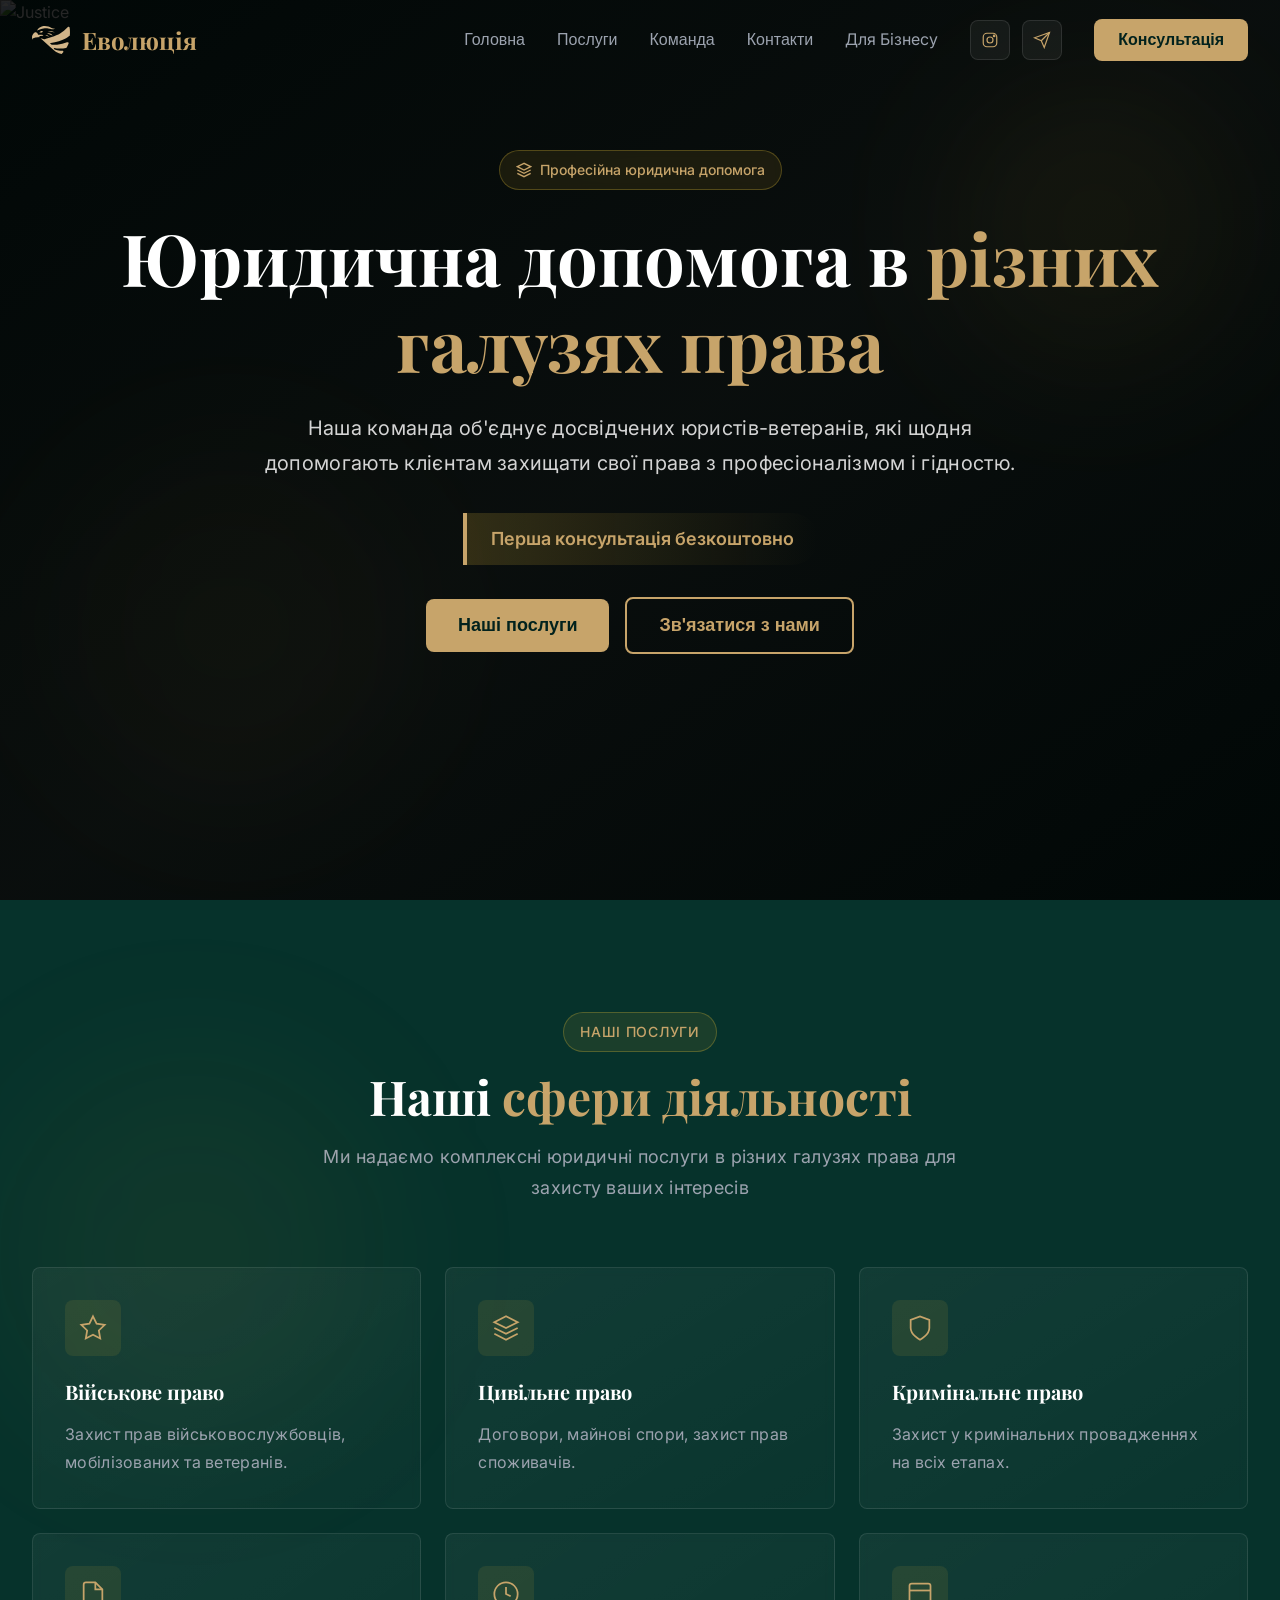
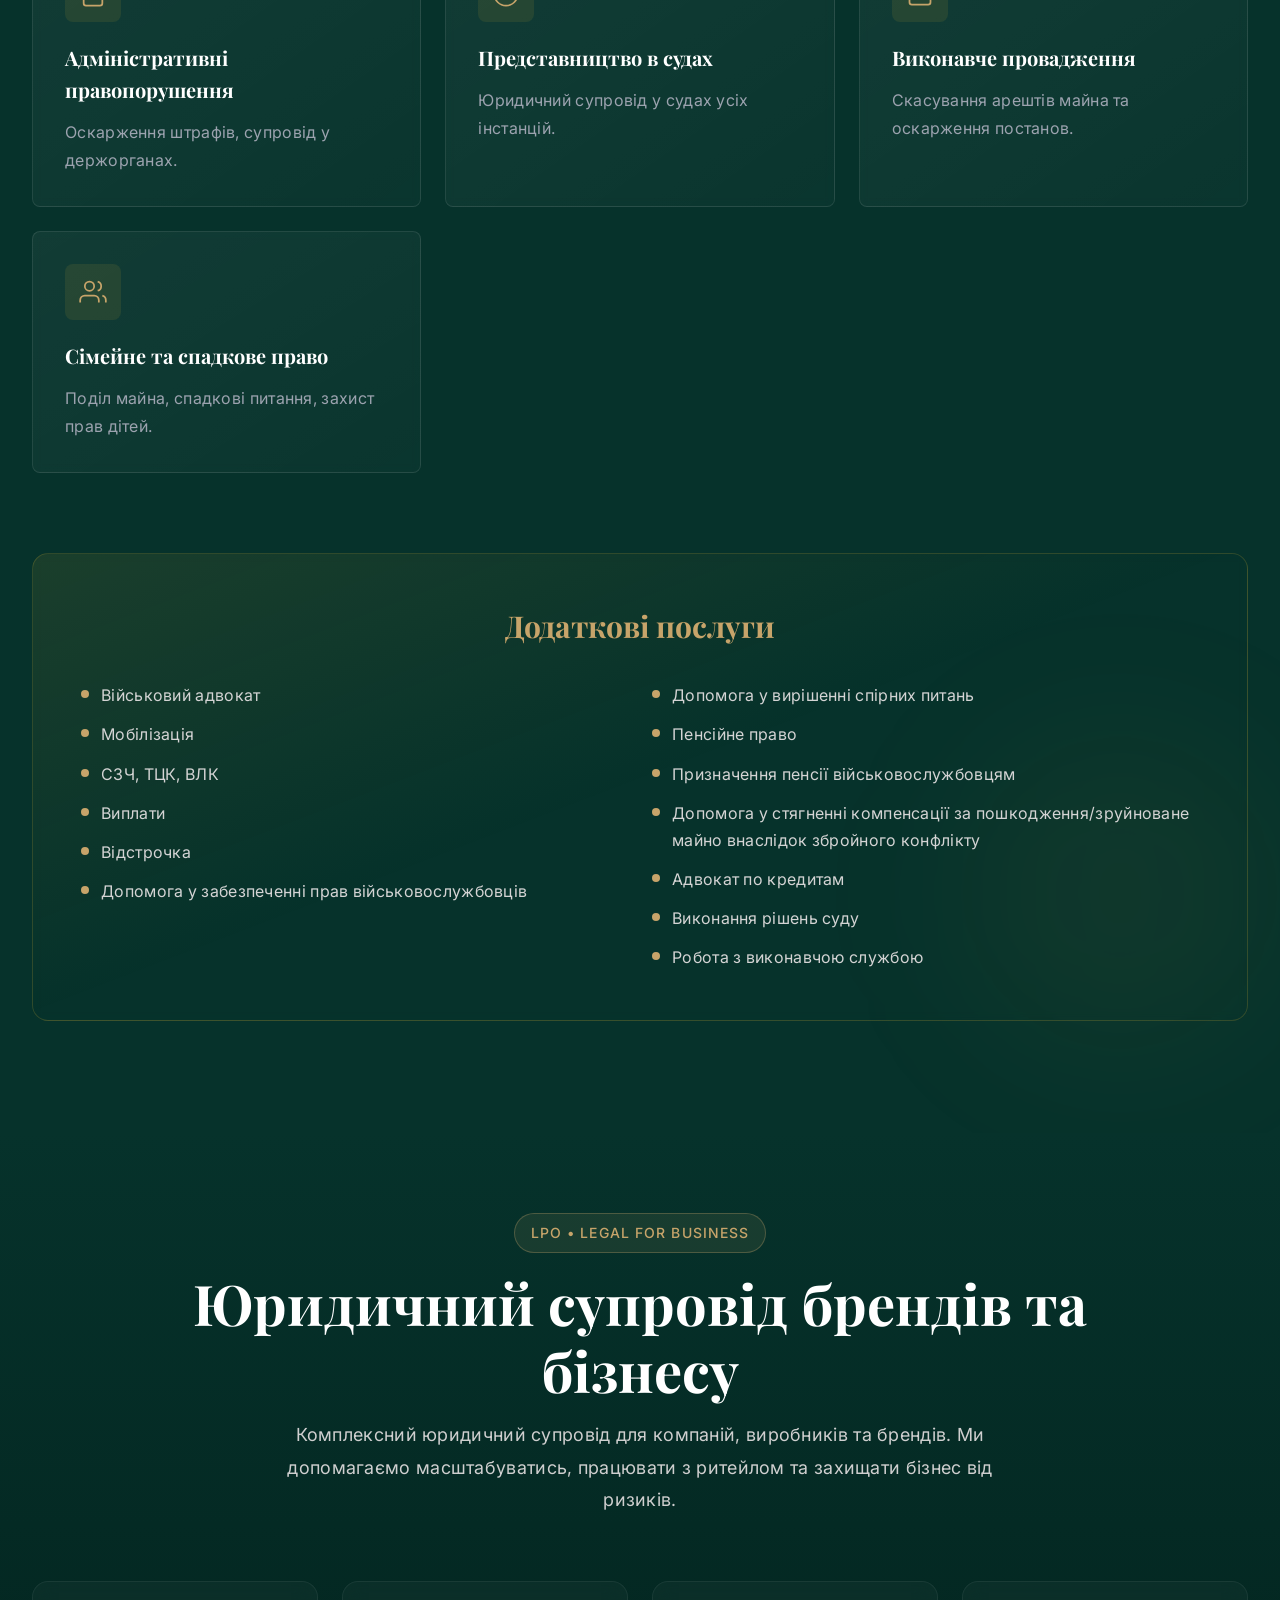
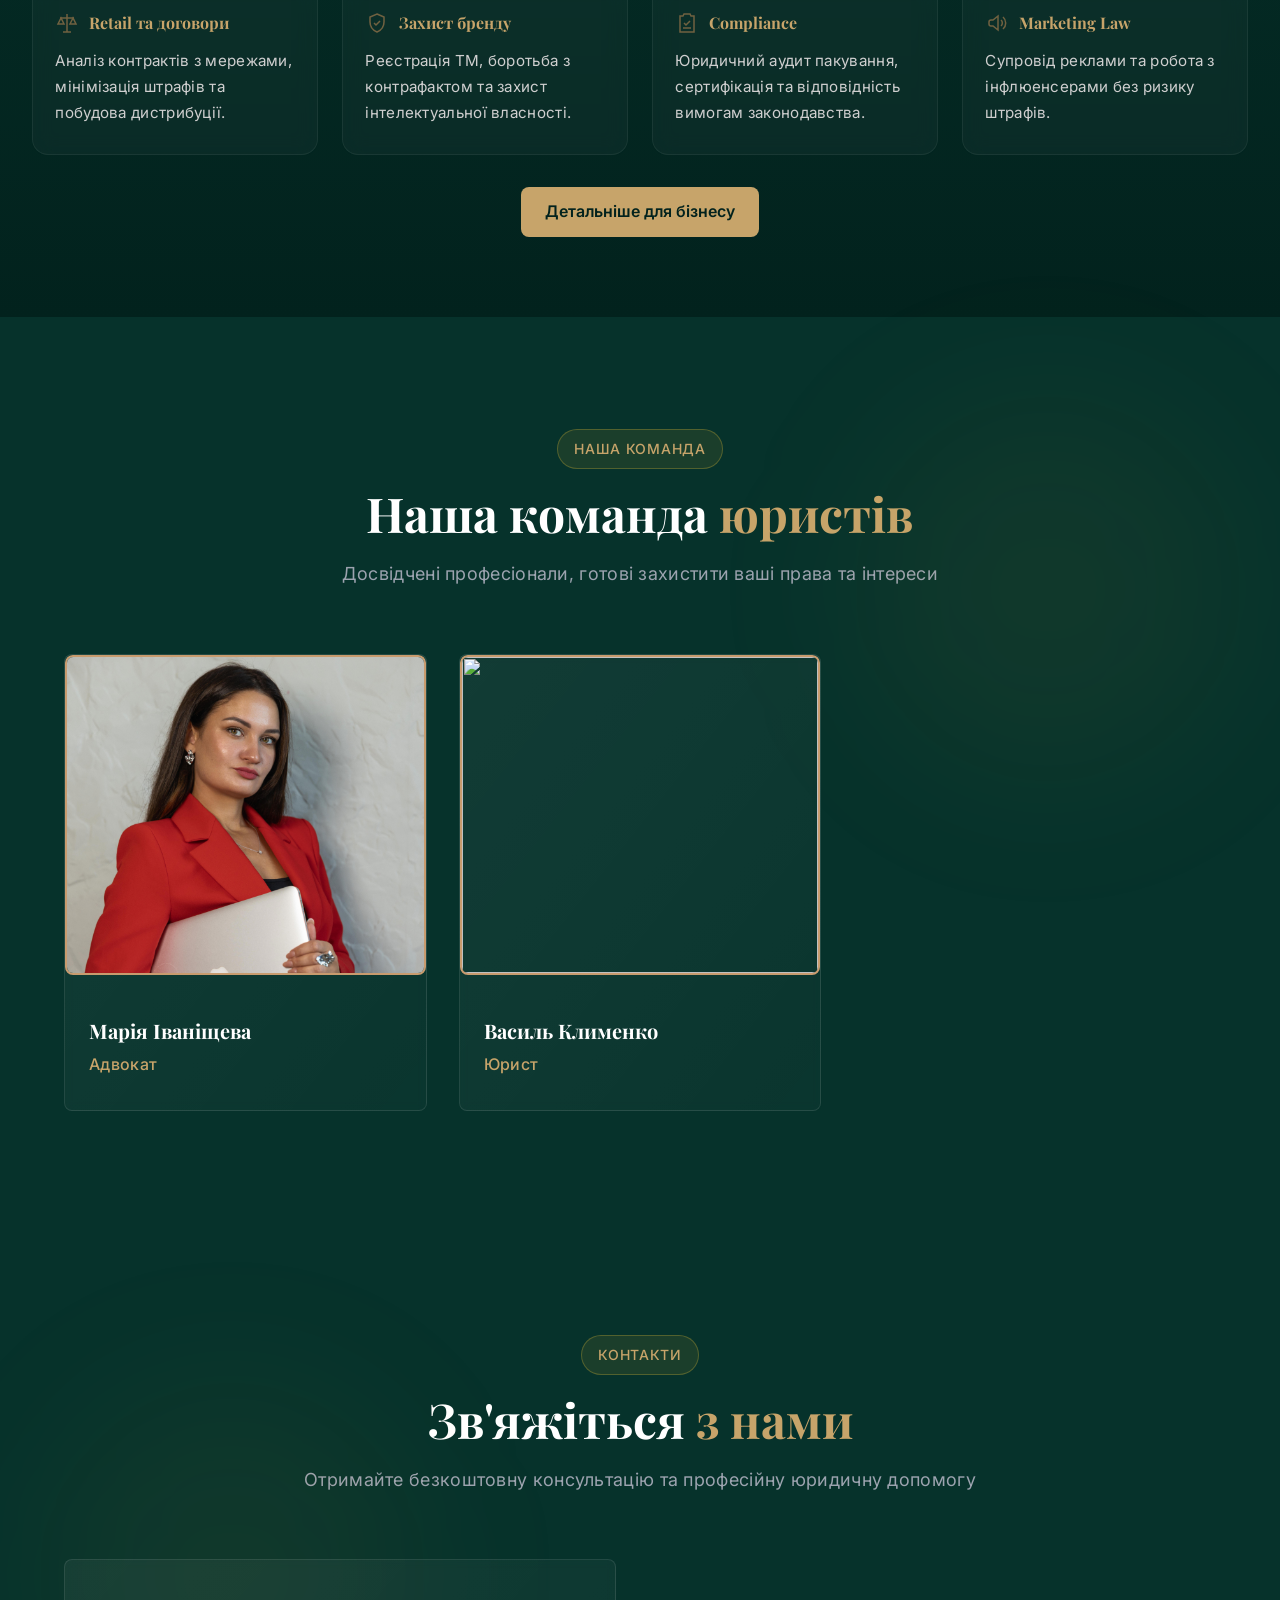
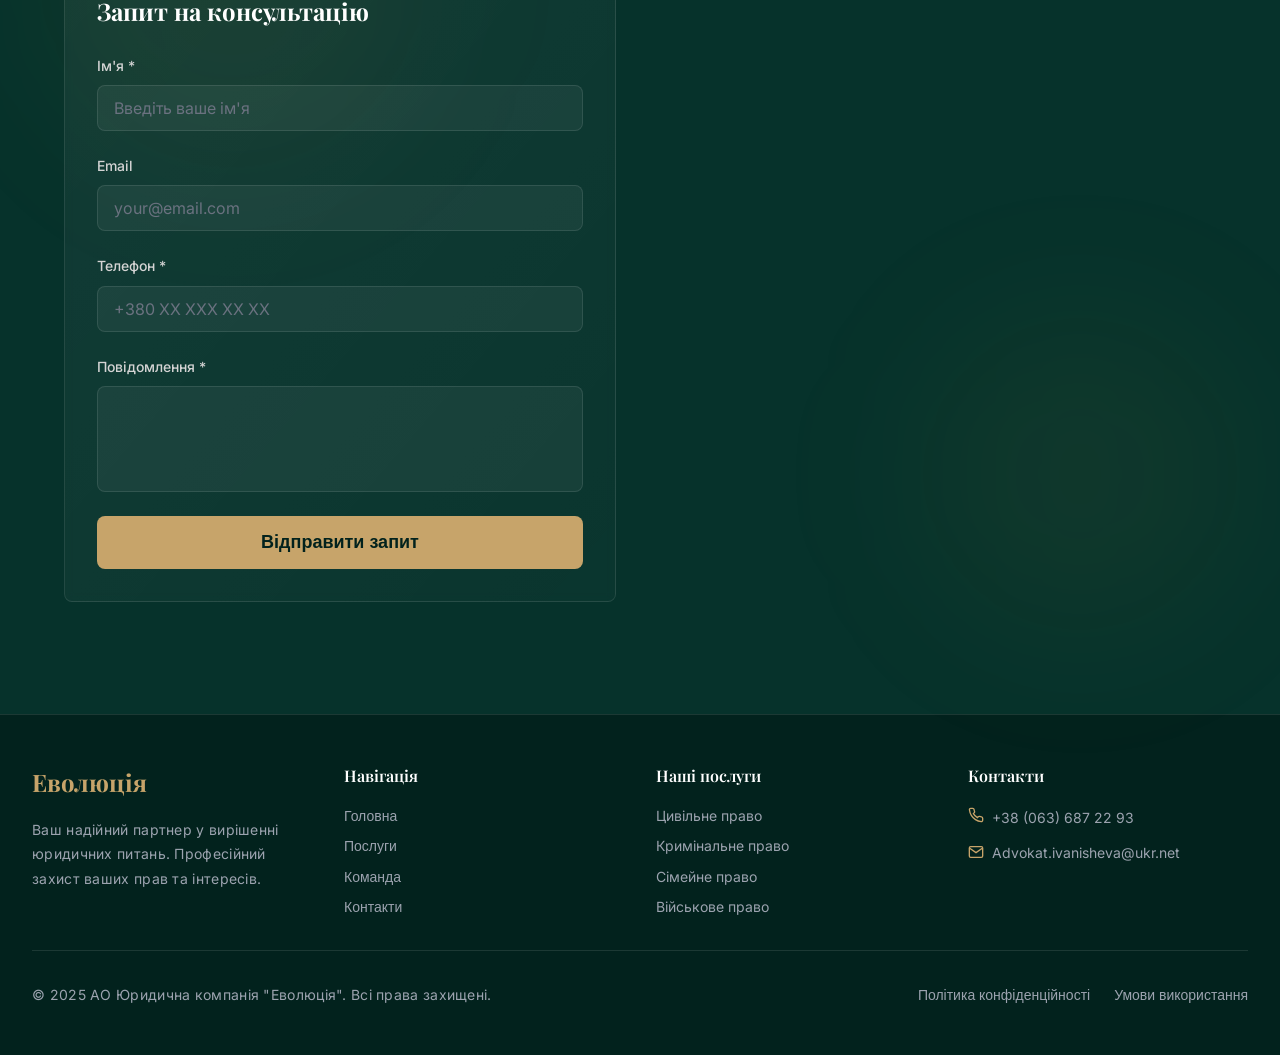
==== commit 751a42a7: "add image for hero second page + update style + add icon logo" ====
--- a/index.html
+++ b/index.html
@@ -1,29 +1,34 @@
-<!DOCTYPE html>
+<!doctype html>
 <html lang="uk">
   <head>
     <meta charset="UTF-8" />
     <meta name="viewport" content="width=device-width, initial-scale=1.0" />
-    <title>
-      Еволюція - Юридична компанія
-    </title>
-    <link rel="stylesheet" href="styles.css">
-    <link rel="preconnect" href="https://fonts.googleapis.com">
-    <link rel="preconnect" href="https://fonts.gstatic.com" crossorigin>
+    <title>Еволюція - Юридична компанія</title>
+    <link rel="stylesheet" href="styles.css" />
+    <link rel="preconnect" href="https://fonts.googleapis.com" />
+    <link rel="preconnect" href="https://fonts.gstatic.com" crossorigin />
     <link
       href="https://fonts.googleapis.com/css2?family=Playfair+Display:wght@400;500;600;700;800;900&family=Inter:wght@300;400;500;600;700&display=swap"
-      rel="stylesheet">
+      rel="stylesheet"
+    />
   </head>
   <body>
-
     <!-- Header -->
     <header class="header" id="header">
       <div class="container">
         <div class="header-content">
-          <div class="logo" onclick="scrollToSection('hero')">
-            <span class="logo-pravo">
+          <a href="./index.html" class="logo">
+            <img src="./img/logo-icon.svg" alt="Еволюція" class="logo-svg" />
+            <text
+              x="0"
+              y="28"
+              font-family="Playfair Display"
+              font-size="28"
+              fill="currentColor"
+            >
               Еволюція
-            </span>
-          </div>
+            </text>
+          </a>
           <!-- Десктопна навігація: показується на планшетах і ПК -->
           <nav class="nav-desktop">
             <button onclick="scrollToSection('hero')" class="nav-link">
@@ -38,51 +43,50 @@
             <button onclick="scrollToSection('contact')" class="nav-link">
               Контакти
             </button>
-            <a href="./services.html" class="nav-link">
-              Для Бізнесу
-            </a>
+            <a href="./services.html" class="nav-link"> Для Бізнесу </a>
             <!-- Соцмережі у шапці -->
             <div class="header-socials">
-
               <!-- Instagram -->
-              <a href="https://instagram.com/ТВОЙ_АККАУНТ" target="_blank" class="social-link">
+              <a
+                href="https://instagram.com/ТВОЙ_АККАУНТ"
+                target="_blank"
+                class="social-link"
+              >
                 <svg viewBox="0 0 24 24" fill="none">
-                  <rect x="3" y="3" width="18" height="18" rx="5">
-                  </rect>
-                  <circle cx="12" cy="12" r="4">
-                  </circle>
-                  <circle cx="17.5" cy="6.5" r="1">
-                  </circle>
+                  <rect x="3" y="3" width="18" height="18" rx="5"></rect>
+                  <circle cx="12" cy="12" r="4"></circle>
+                  <circle cx="17.5" cy="6.5" r="1"></circle>
                 </svg>
               </a>
 
               <!-- Telegram -->
-              <a href="https://t.me/ТВОЙ_АККАУНТ" target="_blank" class="social-link">
+              <a
+                href="https://t.me/ТВОЙ_АККАУНТ"
+                target="_blank"
+                class="social-link"
+              >
                 <svg viewBox="0 0 24 24" fill="none">
-                  <path d="M22 2L11 13">
-                  </path>
-                  <path d="M22 2L15 22L11 13L2 9L22 2Z">
-                  </path>
+                  <path d="M22 2L11 13"></path>
+                  <path d="M22 2L15 22L11 13L2 9L22 2Z"></path>
                 </svg>
               </a>
             </div>
-            <button onclick="scrollToSection('contact')" class="btn btn-primary">
+            <button
+              onclick="scrollToSection('contact')"
+              class="btn btn-primary"
+            >
               Консультація
             </button>
           </nav>
           <!-- Кнопка мобільного меню / бургер -->
           <button class="mobile-menu-btn" id="mobileMenuBtn">
-            <span>
-            </span>
-            <span>
-            </span>
-            <span>
-            </span>
+            <span> </span>
+            <span> </span>
+            <span> </span>
           </button>
         </div>
         <!-- Затемнення фону при відкритому мобільному меню -->
-        <div class="mobile-overlay" id="mobileOverlay">
-        </div>
+        <div class="mobile-overlay" id="mobileOverlay"></div>
         <!-- Мобільна навігація: виїжджає справа -->
         <nav class="nav-mobile" id="navMobile">
           <button onclick="scrollToSection('hero')" class="nav-link">
@@ -97,30 +101,30 @@
           <button onclick="scrollToSection('contact')" class="nav-link">
             Контакти
           </button>
-          <a href="./services.html" class="nav-link">
-            Для Бізнесу
-          </a>
+          <a href="./services.html" class="nav-link"> Для Бізнесу </a>
           <div class="header-socials mobile-socials">
-
             <!-- Instagram -->
-            <a href="https://instagram.com/ТВОЙ_АККАУНТ" target="_blank" class="social-link">
+            <a
+              href="https://instagram.com/ТВОЙ_АККАУНТ"
+              target="_blank"
+              class="social-link"
+            >
               <svg viewBox="0 0 24 24" fill="none">
-                <rect x="3" y="3" width="18" height="18" rx="5">
-                </rect>
-                <circle cx="12" cy="12" r="4">
-                </circle>
-                <circle cx="17.5" cy="6.5" r="1">
-                </circle>
+                <rect x="3" y="3" width="18" height="18" rx="5"></rect>
+                <circle cx="12" cy="12" r="4"></circle>
+                <circle cx="17.5" cy="6.5" r="1"></circle>
               </svg>
             </a>
 
             <!-- Telegram -->
-            <a href="https://t.me/ТВОЙ_АККАУНТ" target="_blank" class="social-link">
+            <a
+              href="https://t.me/ТВОЙ_АККАУНТ"
+              target="_blank"
+              class="social-link"
+            >
               <svg viewBox="0 0 24 24" fill="none">
-                <path d="M22 2L11 13">
-                </path>
-                <path d="M22 2L15 22L11 13L2 9L22 2Z">
-                </path>
+                <path d="M22 2L11 13"></path>
+                <path d="M22 2L15 22L11 13L2 9L22 2Z"></path>
               </svg>
             </a>
           </div>
@@ -134,411 +138,399 @@
     <!-- Hero Section -->
     <section class="hero" id="hero">
       <div class="hero-bg">
-        <img src="https://images.unsplash.com/photo-1589578527966-fdac0f44566c?w=1920&q=80" alt="Justice"
-            class="hero-image">
-        <div class="hero-overlay">
-        </div>
+        <img
+          src="https://images.unsplash.com/photo-1589578527966-fdac0f44566c?w=1920&q=80"
+          alt="Justice"
+          class="hero-image"
+        />
+        <div class="hero-overlay"></div>
       </div>
-      <div class="hero-decoration hero-decoration-1">
-      </div>
-      <div class="hero-decoration hero-decoration-2">
-      </div>
+      <div class="hero-decoration hero-decoration-1"></div>
+      <div class="hero-decoration hero-decoration-2"></div>
       <div class="container hero-container">
         <div class="hero-badge">
-          <svg class="icon" width="16" height="16" viewBox="0 0 24 24" fill="none" stroke="currentColor" stroke-width="2">
+          <svg
+            class="icon"
+            width="16"
+            height="16"
+            viewBox="0 0 24 24"
+            fill="none"
+            stroke="currentColor"
+            stroke-width="2"
+          >
             <path d="M12 2L2 7l10 5 10-5-10-5z" />
             <path d="M2 17l10 5 10-5" />
             <path d="M2 12l10 5 10-5" />
           </svg>
-          <span>
-            Професійна юридична допомога
-          </span>
+          <span> Професійна юридична допомога </span>
         </div>
         <h1 class="hero-title">
-          <span class="hero-title-white">
-            Юридична допомога в
-          </span>
-          <span class="hero-title-gold">
-            різних галузях права
-          </span>
+          <span class="hero-title-white"> Юридична допомога в </span>
+          <span class="hero-title-gold"> різних галузях права </span>
         </h1>
         <p class="hero-description">
-          Наша команда об'єднує досвідчених юристів-ветеранів, які щодня допомогають клієнтам захищати свої права з професіоналізмом і гідностю.
+          Наша команда об'єднує досвідчених юристів-ветеранів, які щодня
+          допомогають клієнтам захищати свої права з професіоналізмом і
+          гідностю.
         </p>
         <div class="hero-free-badge">
-
           <!-- <svg class="icon" width="20" height="20" viewBox="0 0 24 24" fill="none" stroke="currentColor" stroke-width="2">
           <path d="M6 9l6 6 6-6" />
         </svg>
         -->
-        <span>
-          Перша консультація безкоштовно
-        </span>
+          <span> Перша консультація безкоштовно </span>
+        </div>
+        <div class="hero-buttons">
+          <button
+            onclick="scrollToSection('services')"
+            class="btn btn-primary btn-lg"
+          >
+            Наші послуги
+          </button>
+          <button
+            onclick="scrollToSection('contact')"
+            class="btn btn-outline btn-lg"
+          >
+            Зв'язатися з нами
+          </button>
+        </div>
       </div>
-      <div class="hero-buttons">
-        <button onclick="scrollToSection('services')" class="btn btn-primary btn-lg">
-          Наші послуги
-        </button>
-        <button onclick="scrollToSection('contact')" class="btn btn-outline btn-lg">
-          Зв'язатися з нами
-        </button>
+    </section>
+
+    <!-- Services Section -->
+    <section class="services" id="services">
+      <div class="section-decoration section-decoration-1"></div>
+      <div class="section-decoration section-decoration-2"></div>
+      <div class="container">
+        <div class="section-header">
+          <div class="section-badge">НАШІ ПОСЛУГИ</div>
+          <h2 class="section-title">
+            <span class="section-title-white"> Наші </span>
+            <span class="section-title-gold"> сфери діяльності </span>
+          </h2>
+          <p class="section-description">
+            Ми надаємо комплексні юридичні послуги в різних галузях права для
+            захисту ваших інтересів
+          </p>
+        </div>
+        <div class="services-grid">
+          <div class="service-card">
+            <div class="service-icon">
+              <svg
+                width="28"
+                height="28"
+                viewBox="0 0 24 24"
+                fill="none"
+                stroke="currentColor"
+                stroke-width="1.5"
+              >
+                <polygon
+                  points="12 2 15.09 8.26 22 9.27 17 14.14 18.18 21.02 12 17.77 5.82 21.02 7 14.14 2 9.27 8.91 8.26 12 2"
+                />
+              </svg>
+            </div>
+            <h3 class="service-title">Військове право</h3>
+            <p class="service-description">
+              Захист прав військовослужбовців, мобілізованих та ветеранів.
+            </p>
+          </div>
+          <div class="service-card">
+            <div class="service-icon">
+              <svg
+                width="28"
+                height="28"
+                viewBox="0 0 24 24"
+                fill="none"
+                stroke="currentColor"
+                stroke-width="1.5"
+              >
+                <path d="M12 2L2 7l10 5 10-5-10-5z" />
+                <path d="M2 17l10 5 10-5" />
+                <path d="M2 12l10 5 10-5" />
+              </svg>
+            </div>
+            <h3 class="service-title">Цивільне право</h3>
+            <p class="service-description">
+              Договори, майнові спори, захист прав споживачів.
+            </p>
+          </div>
+          <div class="service-card">
+            <div class="service-icon">
+              <svg
+                width="28"
+                height="28"
+                viewBox="0 0 24 24"
+                fill="none"
+                stroke="currentColor"
+                stroke-width="1.5"
+              >
+                <path d="M12 22s8-4 8-10V5l-8-3-8 3v7c0 6 8 10 8 10z" />
+              </svg>
+            </div>
+            <h3 class="service-title">Кримінальне право</h3>
+            <p class="service-description">
+              Захист у кримінальних провадженнях на всіх етапах.
+            </p>
+          </div>
+          <div class="service-card">
+            <div class="service-icon">
+              <svg
+                width="28"
+                height="28"
+                viewBox="0 0 24 24"
+                fill="none"
+                stroke="currentColor"
+                stroke-width="1.5"
+              >
+                <path
+                  d="M14 2H6a2 2 0 0 0-2 2v16a2 2 0 0 0 2 2h12a2 2 0 0 0 2-2V8z"
+                />
+                <polyline points="14 2 14 8 20 8" />
+              </svg>
+            </div>
+            <h3 class="service-title">Адміністративні правопорушення</h3>
+            <p class="service-description">
+              Оскарження штрафів, супровід у держорганах.
+            </p>
+          </div>
+          <div class="service-card">
+            <div class="service-icon">
+              <svg
+                width="28"
+                height="28"
+                viewBox="0 0 24 24"
+                fill="none"
+                stroke="currentColor"
+                stroke-width="1.5"
+              >
+                <circle cx="12" cy="12" r="10" />
+                <polyline points="12 6 12 12 16 14" />
+              </svg>
+            </div>
+            <h3 class="service-title">Представництво в судах</h3>
+            <p class="service-description">
+              Юридичний супровід у судах усіх інстанцій.
+            </p>
+          </div>
+          <div class="service-card">
+            <div class="service-icon">
+              <svg
+                width="28"
+                height="28"
+                viewBox="0 0 24 24"
+                fill="none"
+                stroke="currentColor"
+                stroke-width="1.5"
+              >
+                <rect x="3" y="3" width="18" height="18" rx="2" ry="2" />
+                <line x1="3" y1="9" x2="21" y2="9" />
+              </svg>
+            </div>
+            <h3 class="service-title">Виконавче провадження</h3>
+            <p class="service-description">
+              Скасування арештів майна та оскарження постанов.
+            </p>
+          </div>
+          <div class="service-card">
+            <div class="service-icon">
+              <svg
+                width="28"
+                height="28"
+                viewBox="0 0 24 24"
+                fill="none"
+                stroke="currentColor"
+                stroke-width="1.5"
+              >
+                <path d="M17 21v-2a4 4 0 0 0-4-4H5a4 4 0 0 0-4 4v2" />
+                <circle cx="9" cy="7" r="4" />
+                <path d="M23 21v-2a4 4 0 0 0-3-3.87" />
+                <path d="M16 3.13a4 4 0 0 1 0 7.75" />
+              </svg>
+            </div>
+            <h3 class="service-title">Сімейне та спадкове право</h3>
+            <p class="service-description">
+              Поділ майна, спадкові питання, захист прав дітей.
+            </p>
+          </div>
+        </div>
+        <div class="additional-services">
+          <h3 class="additional-services-title">Додаткові послуги</h3>
+          <div class="additional-services-grid">
+            <div class="additional-services-list">
+              <div class="additional-service-item">
+                <div class="bullet"></div>
+                <p>Військовий адвокат</p>
+              </div>
+              <div class="additional-service-item">
+                <div class="bullet"></div>
+                <p>Мобілізація</p>
+              </div>
+              <div class="additional-service-item">
+                <div class="bullet"></div>
+                <p>СЗЧ, ТЦК, ВЛК</p>
+              </div>
+              <div class="additional-service-item">
+                <div class="bullet"></div>
+                <p>Виплати</p>
+              </div>
+              <div class="additional-service-item">
+                <div class="bullet"></div>
+                <p>Відстрочка</p>
+              </div>
+              <div class="additional-service-item">
+                <div class="bullet"></div>
+                <p>Допомога у забезпеченні прав військовослужбовців</p>
+              </div>
+            </div>
+            <div class="additional-services-list">
+              <div class="additional-service-item">
+                <div class="bullet"></div>
+                <p>Допомога у вирішенні спірних питань</p>
+              </div>
+              <div class="additional-service-item">
+                <div class="bullet"></div>
+                <p>Пенсійне право</p>
+              </div>
+              <div class="additional-service-item">
+                <div class="bullet"></div>
+                <p>Призначення пенсії військовослужбовцям</p>
+              </div>
+              <div class="additional-service-item">
+                <div class="bullet"></div>
+                <p>
+                  Допомога у стягненні компенсації за пошкодження/зруйноване
+                  майно внаслідок збройного конфлікту
+                </p>
+              </div>
+              <div class="additional-service-item">
+                <div class="bullet"></div>
+                <p>Адвокат по кредитам</p>
+              </div>
+              <div class="additional-service-item">
+                <div class="bullet"></div>
+                <p>Виконання рішень суду</p>
+              </div>
+              <div class="additional-service-item">
+                <div class="bullet"></div>
+                <p>Робота з виконавчою службою</p>
+              </div>
+            </div>
+          </div>
+        </div>
       </div>
-    </div>
-  </section>
-
-  <!-- Services Section -->
-  <section class="services" id="services">
-    <div class="section-decoration section-decoration-1">
-    </div>
-    <div class="section-decoration section-decoration-2">
-    </div>
-    <div class="container">
-      <div class="section-header">
-        <div class="section-badge">
-          НАШІ ПОСЛУГИ
-        </div>
-        <h2 class="section-title">
-          <span class="section-title-white">
-            Наші
-          </span>
-          <span class="section-title-gold">
-            сфери діяльності
-          </span>
-        </h2>
-        <p class="section-description">
-          Ми надаємо комплексні юридичні послуги в різних галузях права для захисту ваших інтересів
-        </p>
+    </section>
+    <section class="business-preview" id="business-preview">
+      <div class="container">
+        <div class="section-heading">
+          <span class="section-label"> LPO • Legal for Business </span>
+          <h2>Юридичний супровід брендів та бізнесу</h2>
+          <p>
+            Комплексний юридичний супровід для компаній, виробників та брендів.
+            Ми допомагаємо масштабуватись, працювати з ритейлом та захищати
+            бізнес від ризиків.
+          </p>
+        </div>
+        <div class="business-preview-grid">
+          <div class="preview-card">
+            <div class="card-title">
+              <svg class="card-icon" viewBox="0 0 24 24" fill="none">
+                <path d="M12 3v18" />
+                <path d="M5 7h14" />
+                <path d="M6 7l-3 6h6l-3-6Z" />
+                <path d="M18 7l-3 6h6l-3-6Z" />
+                <path d="M8 21h8" />
+              </svg>
+              <h4>Retail та договори</h4>
+            </div>
+            <p>
+              Аналіз контрактів з мережами, мінімізація штрафів та побудова
+              дистрибуції.
+            </p>
+          </div>
+          <div class="preview-card">
+            <div class="card-title">
+              <svg class="card-icon" viewBox="0 0 24 24" fill="none">
+                <path
+                  d="M12 3l7 3v5c0 5-3.5 8.5-7 10-3.5-1.5-7-5-7-10V6l7-3Z"
+                />
+                <path d="M9 12l2 2 4-4" />
+              </svg>
+              <h4>Захист бренду</h4>
+            </div>
+            <p>
+              Реєстрація ТM, боротьба з контрафактом та захист інтелектуальної
+              власності.
+            </p>
+          </div>
+          <div class="preview-card">
+            <div class="card-title">
+              <svg class="card-icon" viewBox="0 0 24 24" fill="none">
+                <path d="M9 3h6l1 2h3v16H5V5h3l1-2Z" />
+                <path d="M9 12l2 2 4-4" />
+                <path d="M8 17h8" />
+              </svg>
+              <h4>Compliance</h4>
+            </div>
+            <p>
+              Юридичний аудит пакування, сертифікація та відповідність вимогам
+              законодавства.
+            </p>
+          </div>
+          <div class="preview-card">
+            <div class="card-title">
+              <svg class="card-icon" viewBox="0 0 24 24" fill="none">
+                <path d="M4 11v2a2 2 0 0 0 2 2h2l5 4V5L8 9H6a2 2 0 0 0-2 2Z" />
+                <path d="M16 9a4 4 0 0 1 0 6" />
+                <path d="M18 6a8 8 0 0 1 0 12" />
+              </svg>
+              <h4>Marketing Law</h4>
+            </div>
+            <p>
+              Супровід реклами та робота з інфлюенсерами без ризику штрафів.
+            </p>
+          </div>
+        </div>
+        <div class="business-preview-cta">
+          <a href="./services.html" class="btn btn-primary">
+            Детальніше для бізнесу
+          </a>
+        </div>
       </div>
-      <div class="services-grid">
-        <div class="service-card">
-          <div class="service-icon">
-            <svg width="28" height="28" viewBox="0 0 24 24" fill="none" stroke="currentColor" stroke-width="1.5">
-              <polygon
-                    points="12 2 15.09 8.26 22 9.27 17 14.14 18.18 21.02 12 17.77 5.82 21.02 7 14.14 2 9.27 8.91 8.26 12 2" />
-            </svg>
-          </div>
-          <h3 class="service-title">
-            Військове право
-          </h3>
-          <p class="service-description">
-            Захист прав військовослужбовців, мобілізованих та ветеранів.
+    </section>
+
+    <!-- Team Section -->
+    <section class="team" id="team">
+      <div class="section-decoration section-decoration-3"></div>
+      <div class="container">
+        <div class="section-header">
+          <div class="section-badge">НАША КОМАНДА</div>
+          <h2 class="section-title">
+            <span class="section-title-white"> Наша команда </span>
+            <span class="section-title-gold"> юристів </span>
+          </h2>
+          <p class="section-description">
+            Досвідчені професіонали, готові захистити ваші права та інтереси
           </p>
         </div>
-        <div class="service-card">
-          <div class="service-icon">
-            <svg width="28" height="28" viewBox="0 0 24 24" fill="none" stroke="currentColor" stroke-width="1.5">
-              <path d="M12 2L2 7l10 5 10-5-10-5z" />
-              <path d="M2 17l10 5 10-5" />
-              <path d="M2 12l10 5 10-5" />
-            </svg>
-          </div>
-          <h3 class="service-title">
-            Цивільне право
-          </h3>
-          <p class="service-description">
-            Договори, майнові спори, захист прав споживачів.
-          </p>
-        </div>
-        <div class="service-card">
-          <div class="service-icon">
-            <svg width="28" height="28" viewBox="0 0 24 24" fill="none" stroke="currentColor" stroke-width="1.5">
-              <path d="M12 22s8-4 8-10V5l-8-3-8 3v7c0 6 8 10 8 10z" />
-            </svg>
-          </div>
-          <h3 class="service-title">
-            Кримінальне право
-          </h3>
-          <p class="service-description">
-            Захист у кримінальних провадженнях на всіх етапах.
-          </p>
-        </div>
-        <div class="service-card">
-          <div class="service-icon">
-            <svg width="28" height="28" viewBox="0 0 24 24" fill="none" stroke="currentColor" stroke-width="1.5">
-              <path d="M14 2H6a2 2 0 0 0-2 2v16a2 2 0 0 0 2 2h12a2 2 0 0 0 2-2V8z" />
-              <polyline points="14 2 14 8 20 8" />
-            </svg>
-          </div>
-          <h3 class="service-title">
-            Адміністративні правопорушення
-          </h3>
-          <p class="service-description">
-            Оскарження штрафів, супровід у держорганах.
-          </p>
-        </div>
-        <div class="service-card">
-          <div class="service-icon">
-            <svg width="28" height="28" viewBox="0 0 24 24" fill="none" stroke="currentColor" stroke-width="1.5">
-              <circle cx="12" cy="12" r="10" />
-              <polyline points="12 6 12 12 16 14" />
-            </svg>
-          </div>
-          <h3 class="service-title">
-            Представництво в судах
-          </h3>
-          <p class="service-description">
-            Юридичний супровід у судах усіх інстанцій.
-          </p>
-        </div>
-        <div class="service-card">
-          <div class="service-icon">
-            <svg width="28" height="28" viewBox="0 0 24 24" fill="none" stroke="currentColor" stroke-width="1.5">
-              <rect x="3" y="3" width="18" height="18" rx="2" ry="2" />
-              <line x1="3" y1="9" x2="21" y2="9" />
-            </svg>
-          </div>
-          <h3 class="service-title">
-            Виконавче провадження
-          </h3>
-          <p class="service-description">
-            Скасування арештів майна та оскарження постанов.
-          </p>
-        </div>
-        <div class="service-card">
-          <div class="service-icon">
-            <svg width="28" height="28" viewBox="0 0 24 24" fill="none" stroke="currentColor" stroke-width="1.5">
-              <path d="M17 21v-2a4 4 0 0 0-4-4H5a4 4 0 0 0-4 4v2" />
-              <circle cx="9" cy="7" r="4" />
-              <path d="M23 21v-2a4 4 0 0 0-3-3.87" />
-              <path d="M16 3.13a4 4 0 0 1 0 7.75" />
-            </svg>
-          </div>
-          <h3 class="service-title">
-            Сімейне та спадкове право
-          </h3>
-          <p class="service-description">
-            Поділ майна, спадкові питання, захист прав дітей.
-          </p>
-        </div>
-      </div>
-      <div class="additional-services">
-        <h3 class="additional-services-title">
-          Додаткові послуги
-        </h3>
-        <div class="additional-services-grid">
-          <div class="additional-services-list">
-            <div class="additional-service-item">
-              <div class="bullet">
-              </div>
-              <p>
-                Військовий адвокат
-              </p>
-            </div>
-            <div class="additional-service-item">
-              <div class="bullet">
-              </div>
-              <p>
-                Мобілізація
-              </p>
-            </div>
-            <div class="additional-service-item">
-              <div class="bullet">
-              </div>
-              <p>
-                СЗЧ, ТЦК, ВЛК
-              </p>
-            </div>
-            <div class="additional-service-item">
-              <div class="bullet">
-              </div>
-              <p>
-                Виплати
-              </p>
-            </div>
-            <div class="additional-service-item">
-              <div class="bullet">
-              </div>
-              <p>
-                Відстрочка
-              </p>
-            </div>
-            <div class="additional-service-item">
-              <div class="bullet">
-              </div>
-              <p>
-                Допомога у забезпеченні прав військовослужбовців
-              </p>
-            </div>
-          </div>
-          <div class="additional-services-list">
-            <div class="additional-service-item">
-              <div class="bullet">
-              </div>
-              <p>
-                Допомога у вирішенні спірних питань
-              </p>
-            </div>
-            <div class="additional-service-item">
-              <div class="bullet">
-              </div>
-              <p>
-                Пенсійне право
-              </p>
-            </div>
-            <div class="additional-service-item">
-              <div class="bullet">
-              </div>
-              <p>
-                Призначення пенсії військовослужбовцям
-              </p>
-            </div>
-            <div class="additional-service-item">
-              <div class="bullet">
-              </div>
-              <p>
-                Допомога у стягненні компенсації за пошкодження/зруйноване майно внаслідок збройного конфлікту
-              </p>
-            </div>
-            <div class="additional-service-item">
-              <div class="bullet">
-              </div>
-              <p>
-                Адвокат по кредитам
-              </p>
-            </div>
-            <div class="additional-service-item">
-              <div class="bullet">
-              </div>
-              <p>
-                Виконання рішень суду
-              </p>
-            </div>
-            <div class="additional-service-item">
-              <div class="bullet">
-              </div>
-              <p>
-                Робота з виконавчою службою
-              </p>
-            </div>
-          </div>
-        </div>
-      </div>
-    </div>
-  </section>
-  <section class="business-preview" id="business-preview">
-    <div class="container">
-      <div class="section-heading">
-        <span class="section-label">
-          LPO • Legal for Business
-        </span>
-        <h2>
-          Юридичний супровід брендів та бізнесу
-        </h2>
-        <p>
-          Комплексний юридичний супровід для компаній, виробників та брендів. Ми допомагаємо масштабуватись, працювати з ритейлом та захищати бізнес від ризиків.
-        </p>
-      </div>
-      <div class="business-preview-grid">
-        <div class="preview-card">
-          <div class="card-title">
-            <svg class="card-icon" viewBox="0 0 24 24" fill="none">
-              <path d="M12 3v18" />
-              <path d="M5 7h14" />
-              <path d="M6 7l-3 6h6l-3-6Z" />
-              <path d="M18 7l-3 6h6l-3-6Z" />
-              <path d="M8 21h8" />
-            </svg>
-            <h4>
-              Retail та договори
-            </h4>
-          </div>
-          <p>
-            Аналіз контрактів з мережами, мінімізація штрафів та побудова дистрибуції.
-          </p>
-        </div>
-        <div class="preview-card">
-          <div class="card-title">
-            <svg class="card-icon" viewBox="0 0 24 24" fill="none">
-              <path d="M12 3l7 3v5c0 5-3.5 8.5-7 10-3.5-1.5-7-5-7-10V6l7-3Z" />
-              <path d="M9 12l2 2 4-4" />
-            </svg>
-            <h4>
-              Захист бренду
-            </h4>
-          </div>
-          <p>
-            Реєстрація ТM, боротьба з контрафактом та захист інтелектуальної власності.
-          </p>
-        </div>
-        <div class="preview-card">
-          <div class="card-title">
-            <svg class="card-icon" viewBox="0 0 24 24" fill="none">
-              <path d="M9 3h6l1 2h3v16H5V5h3l1-2Z" />
-              <path d="M9 12l2 2 4-4" />
-              <path d="M8 17h8" />
-            </svg>
-            <h4>
-              Compliance
-            </h4>
-          </div>
-          <p>
-            Юридичний аудит пакування, сертифікація та відповідність вимогам законодавства.
-          </p>
-        </div>
-        <div class="preview-card">
-          <div class="card-title">
-            <svg class="card-icon" viewBox="0 0 24 24" fill="none">
-              <path d="M4 11v2a2 2 0 0 0 2 2h2l5 4V5L8 9H6a2 2 0 0 0-2 2Z" />
-              <path d="M16 9a4 4 0 0 1 0 6" />
-              <path d="M18 6a8 8 0 0 1 0 12" />
-            </svg>
-            <h4>
-              Marketing Law
-            </h4>
-          </div>
-          <p>
-            Супровід реклами та робота з інфлюенсерами без ризику штрафів.
-          </p>
-        </div>
-      </div>
-      <div class="business-preview-cta">
-        <a href="./services.html" class="btn btn-primary">
-          Детальніше для бізнесу
-        </a>
-      </div>
-    </div>
-  </section>
-
-  <!-- Team Section -->
-  <section class="team" id="team">
-    <div class="section-decoration section-decoration-3">
-    </div>
-    <div class="container">
-      <div class="section-header">
-        <div class="section-badge">
-          НАША КОМАНДА
-        </div>
-        <h2 class="section-title">
-          <span class="section-title-white">
-            Наша команда
-          </span>
-          <span class="section-title-gold">
-            юристів
-          </span>
-        </h2>
-        <p class="section-description">
-          Досвідчені професіонали, готові захистити ваші права та інтереси
-        </p>
-      </div>
-      <div class="team-grid">
-        <div class="team-card">
-          <div class="team-avatar">
-            <img src="./img/maria.JPG" alt="Марія Іваніщева" class="team-photo" />
-          </div>
-          <div class="team-info">
-            <h3 class="team-name">
-              Марія Іваніщева
-            </h3>
-            <p class="team-position">
-              Адвокат
-            </p>
-
-            <!-- <p class="team-specialty">
+        <div class="team-grid">
+          <div class="team-card">
+            <div class="team-avatar">
+              <img
+                src="./img/maria.JPG"
+                alt="Марія Іваніщева"
+                class="team-photo"
+              />
+            </div>
+            <div class="team-info">
+              <h3 class="team-name">Марія Іваніщева</h3>
+              <p class="team-position">Адвокат</p>
+
+              <!-- <p class="team-specialty">
             Кримінальне та військове право
           </p>
           -->
 
-          <!-- <div class="team-social">
+              <!-- <div class="team-social">
           <a href="#" class="social-link">
             <svg width="20" height="20" viewBox="0 0 24 24" fill="none" stroke="currentColor" stroke-width="2">
               <rect x="2" y="2" width="20" height="20" rx="5" ry="5" />
@@ -560,26 +552,22 @@
           </a>
         </div>
         -->
-      </div>
-    </div>
-    <div class="team-card">
-      <div class="team-avatar">
-        <img src="./img/lawyer2.JPG" alt="" class="team-photo" />
-      </div>
-      <div class="team-info">
-        <h3 class="team-name">
-          Василь Клименко
-        </h3>
-        <p class="team-position">
-          Юрист
-        </p>
-
-        <!-- <p class="team-specialty">
+            </div>
+          </div>
+          <div class="team-card">
+            <div class="team-avatar">
+              <img src="./img/lawyer2.JPG" alt="" class="team-photo" />
+            </div>
+            <div class="team-info">
+              <h3 class="team-name">Василь Клименко</h3>
+              <p class="team-position">Юрист</p>
+
+              <!-- <p class="team-specialty">
         Кримінальне та військове право
       </p>
       -->
 
-      <!-- <div class="team-social">
+              <!-- <div class="team-social">
       <a href="#" class="social-link">
         <svg width="20" height="20" viewBox="0 0 24 24" fill="none" stroke="currentColor" stroke-width="2">
           <rect x="2" y="2" width="20" height="20" rx="5" ry="5" />
@@ -601,10 +589,10 @@
       </a>
     </div>
     -->
-  </div>
-</div>
-
-<!-- <div class="team-card">
+            </div>
+          </div>
+
+          <!-- <div class="team-card">
 <div class="team-avatar">
   <div class="team-avatar-placeholder">
     <span>
@@ -646,166 +634,185 @@
 </div>
 </div>
 -->
-</div>
-</div>
-</section>
-
-<!-- Contact Section -->
-<section class="contact" id="contact">
-  <div class="section-decoration section-decoration-4">
-  </div>
-  <div class="section-decoration section-decoration-5">
-  </div>
-  <div class="container">
-    <div class="section-header">
-      <div class="section-badge">
-        КОНТАКТИ
+        </div>
       </div>
-      <h2 class="section-title">
-        <span class="section-title-white">
-          Зв'яжіться
-        </span>
-        <span class="section-title-gold">
-          з нами
-        </span>
-      </h2>
-      <p class="section-description">
-        Отримайте безкоштовну консультацію та професійну юридичну допомогу
-      </p>
-    </div>
-    <div class="contact-grid">
-      <div class="contact-form-wrapper">
-        <h3 class="contact-form-title">
-          Запит на консультацію
-        </h3>
-        <form id="contactForm" class="contact-form">
-          <div class="form-group">
-            <label for="name">
-              Ім'я *
-            </label>
-            <input type="text" id="name" name="name" required placeholder="Введіть ваше ім'я">
-          </div>
-          <div class="form-group">
-            <label for="email">
-              Email
-            </label>
-            <input type="email" id="email" name="email"  placeholder="your@email.com">
-          </div>
-          <div class="form-group">
-            <label for="phone">
-              Телефон *
-            </label>
-            <input type="tel" id="phone" name="phone" required placeholder="+380 XX XXX XX XX">
-          </div>
-          <div class="form-group">
-            <label for="message">
-              Повідомлення *
-            </label>
-            <textarea id="message" name="message" required rows="4" placeholder="Опишіть вашу ситуацію...">
-            </textarea>
-          </div>
-          <button type="submit" class="btn btn-primary btn-lg btn-full">
-            Відправити запит
-          </button>
-        </form>
+    </section>
+
+    <!-- Contact Section -->
+    <section class="contact" id="contact">
+      <div class="section-decoration section-decoration-4"></div>
+      <div class="section-decoration section-decoration-5"></div>
+      <div class="container">
+        <div class="section-header">
+          <div class="section-badge">КОНТАКТИ</div>
+          <h2 class="section-title">
+            <span class="section-title-white"> Зв'яжіться </span>
+            <span class="section-title-gold"> з нами </span>
+          </h2>
+          <p class="section-description">
+            Отримайте безкоштовну консультацію та професійну юридичну допомогу
+          </p>
+        </div>
+        <div class="contact-grid">
+          <div class="contact-form-wrapper">
+            <h3 class="contact-form-title">Запит на консультацію</h3>
+            <form id="contactForm" class="contact-form">
+              <div class="form-group">
+                <label for="name"> Ім'я * </label>
+                <input
+                  type="text"
+                  id="name"
+                  name="name"
+                  required
+                  placeholder="Введіть ваше ім'я"
+                />
+              </div>
+              <div class="form-group">
+                <label for="email"> Email </label>
+                <input
+                  type="email"
+                  id="email"
+                  name="email"
+                  placeholder="your@email.com"
+                />
+              </div>
+              <div class="form-group">
+                <label for="phone"> Телефон * </label>
+                <input
+                  type="tel"
+                  id="phone"
+                  name="phone"
+                  required
+                  placeholder="+380 XX XXX XX XX"
+                />
+              </div>
+              <div class="form-group">
+                <label for="message"> Повідомлення * </label>
+                <textarea
+                  id="message"
+                  name="message"
+                  required
+                  rows="4"
+                  placeholder="Опишіть вашу ситуацію..."
+                >
+                </textarea>
+              </div>
+              <button type="submit" class="btn btn-primary btn-lg btn-full">
+                Відправити запит
+              </button>
+            </form>
+          </div>
+          <div class="contact-info">
+            <div class="contact-info-card">
+              <div class="contact-info-icon">
+                <svg
+                  width="24"
+                  height="24"
+                  viewBox="0 0 24 24"
+                  fill="none"
+                  stroke="currentColor"
+                  stroke-width="2"
+                >
+                  <path
+                    d="M22 16.92v3a2 2 0 0 1-2.18 2 19.79 19.79 0 0 1-8.63-3.07 19.5 19.5 0 0 1-6-6 19.79 19.79 0 0 1-3.07-8.67A2 2 0 0 1 4.11 2h3a2 2 0 0 1 2 1.72 12.84 12.84 0 0 0 .7 2.81 2 2 0 0 1-.45 2.11L8.09 9.91a16 16 0 0 0 6 6l1.27-1.27a2 2 0 0 1 2.11-.45 12.84 12.84 0 0 0 2.81.7A2 2 0 0 1 22 16.92z"
+                  />
+                </svg>
+              </div>
+              <div>
+                <h4>Телефон</h4>
+                <a href="tel:+380636872293"> +38 (063) 687 22 93 </a>
+              </div>
+            </div>
+            <div class="contact-info-card">
+              <div class="contact-info-icon">
+                <svg
+                  width="24"
+                  height="24"
+                  viewBox="0 0 24 24"
+                  fill="none"
+                  stroke="currentColor"
+                  stroke-width="2"
+                >
+                  <path
+                    d="M4 4h16c1.1 0 2 .9 2 2v12c0 1.1-.9 2-2 2H4c-1.1 0-2-.9-2-2V6c0-1.1.9-2 2-2z"
+                  />
+                  <polyline points="22,6 12,13 2,6" />
+                </svg>
+              </div>
+              <div>
+                <h4>Email</h4>
+                <a
+                  href="mailto:Advokat.ivanisheva@ukr.net?subject=Запит%20з%20сайту"
+                >
+                  Advokat.ivanisheva@ukr.net
+                </a>
+              </div>
+            </div>
+            <div class="contact-info-card">
+              <div class="contact-info-icon">
+                <svg
+                  width="24"
+                  height="24"
+                  viewBox="0 0 24 24"
+                  fill="none"
+                  stroke="currentColor"
+                  stroke-width="2"
+                >
+                  <path d="M21 10c0 7-9 13-9 13s-9-6-9-13a9 9 0 0 1 18 0z" />
+                  <circle cx="12" cy="10" r="3" />
+                </svg>
+              </div>
+              <div>
+                <h4>Адреса</h4>
+                <a
+                  href="https://www.google.com/maps/search/?api=1&query=Івано-Франківськ,+вул.+Шевченка,+9"
+                  target="_blank"
+                  rel="noopener noreferrer"
+                >
+                  м. Івано-Франківськ, вул. Шевченко, 9
+                </a>
+                <p>76018</p>
+              </div>
+            </div>
+            <div class="contact-info-card">
+              <div class="contact-info-icon">
+                <svg
+                  width="24"
+                  height="24"
+                  viewBox="0 0 24 24"
+                  fill="none"
+                  stroke="currentColor"
+                  stroke-width="2"
+                >
+                  <circle cx="12" cy="12" r="10" />
+                  <polyline points="12 6 12 12 16 14" />
+                </svg>
+              </div>
+              <div>
+                <h4>Години роботи</h4>
+                <p>Пн-Пт: 9:00 - 18:00</p>
+                <p>Сб: 10:00 - 15:00</p>
+                <p>Нд: Вихідний</p>
+              </div>
+            </div>
+          </div>
+        </div>
       </div>
-      <div class="contact-info">
-        <div class="contact-info-card">
-          <div class="contact-info-icon">
-            <svg width="24" height="24" viewBox="0 0 24 24" fill="none" stroke="currentColor" stroke-width="2">
-              <path
-                      d="M22 16.92v3a2 2 0 0 1-2.18 2 19.79 19.79 0 0 1-8.63-3.07 19.5 19.5 0 0 1-6-6 19.79 19.79 0 0 1-3.07-8.67A2 2 0 0 1 4.11 2h3a2 2 0 0 1 2 1.72 12.84 12.84 0 0 0 .7 2.81 2 2 0 0 1-.45 2.11L8.09 9.91a16 16 0 0 0 6 6l1.27-1.27a2 2 0 0 1 2.11-.45 12.84 12.84 0 0 0 2.81.7A2 2 0 0 1 22 16.92z" />
-            </svg>
-          </div>
-          <div>
-            <h4>
-              Телефон
-            </h4>
-            <a href="tel:+380636872293">
-              +38 (063) 687 22 93
-            </a>
-          </div>
-        </div>
-        <div class="contact-info-card">
-          <div class="contact-info-icon">
-            <svg width="24" height="24" viewBox="0 0 24 24" fill="none" stroke="currentColor" stroke-width="2">
-              <path d="M4 4h16c1.1 0 2 .9 2 2v12c0 1.1-.9 2-2 2H4c-1.1 0-2-.9-2-2V6c0-1.1.9-2 2-2z" />
-              <polyline points="22,6 12,13 2,6" />
-            </svg>
-          </div>
-          <div>
-            <h4>
-              Email
-            </h4>
-            <a href="mailto:Advokat.ivanisheva@ukr.net?subject=Запит%20з%20сайту">
-              Advokat.ivanisheva@ukr.net
-            </a>
-          </div>
-        </div>
-        <div class="contact-info-card">
-          <div class="contact-info-icon">
-            <svg width="24" height="24" viewBox="0 0 24 24" fill="none" stroke="currentColor" stroke-width="2">
-              <path d="M21 10c0 7-9 13-9 13s-9-6-9-13a9 9 0 0 1 18 0z" />
-              <circle cx="12" cy="10" r="3" />
-            </svg>
-          </div>
-          <div>
-            <h4>
-              Адреса
-            </h4>
-            <a 
- href="https://www.google.com/maps/search/?api=1&query=Івано-Франківськ,+вул.+Шевченка,+9"
-  target="_blank"
-  rel="noopener noreferrer"
->
-              м. Івано-Франківськ, вул. Шевченко, 9
-            </a>
-            <p>
-              76018
-            </p>
-          </div>
-        </div>
-        <div class="contact-info-card">
-          <div class="contact-info-icon">
-            <svg width="24" height="24" viewBox="0 0 24 24" fill="none" stroke="currentColor" stroke-width="2">
-              <circle cx="12" cy="12" r="10" />
-              <polyline points="12 6 12 12 16 14" />
-            </svg>
-          </div>
-          <div>
-            <h4>
-              Години роботи
-            </h4>
-            <p>
-              Пн-Пт: 9:00 - 18:00
-            </p>
-            <p>
-              Сб: 10:00 - 15:00
-            </p>
-            <p>
-              Нд: Вихідний
-            </p>
-          </div>
-        </div>
-      </div>
-    </div>
-  </div>
-</section>
-
-<!-- Footer -->
-<footer class="footer">
-  <div class="container">
-    <div class="footer-grid">
-      <div class="footer-brand">
-        <div class="logo">
-          <span class="logo-pravo">
-            Еволюція
-          </span>
-        </div>
-        <p class="footer-description">
-          Ваш надійний партнер у вирішенні юридичних питань. Професійний захист ваших прав та інтересів.
-        </p>
-        <!-- <div class="footer-social">
+    </section>
+
+    <!-- Footer -->
+    <footer class="footer">
+      <div class="container">
+        <div class="footer-grid">
+          <div class="footer-brand">
+            <div class="logo">
+              <span class="logo-pravo"> Еволюція </span>
+            </div>
+            <p class="footer-description">
+              Ваш надійний партнер у вирішенні юридичних питань. Професійний
+              захист ваших прав та інтересів.
+            </p>
+            <!-- <div class="footer-social">
           <a href="#" class="social-link">
             <svg width="20" height="20" viewBox="0 0 24 24" fill="none" stroke="currentColor" stroke-width="2">
               <rect x="2" y="2" width="20" height="20" rx="5" ry="5" />
@@ -826,99 +833,84 @@
             </svg>
           </a>
         </div> -->
+          </div>
+          <div class="footer-links">
+            <h3>Навігація</h3>
+            <ul>
+              <li>
+                <button onclick="scrollToSection('hero')">Головна</button>
+              </li>
+              <li>
+                <button onclick="scrollToSection('services')">Послуги</button>
+              </li>
+              <li>
+                <button onclick="scrollToSection('team')">Команда</button>
+              </li>
+              <li>
+                <button onclick="scrollToSection('contact')">Контакти</button>
+              </li>
+            </ul>
+          </div>
+          <div class="footer-links">
+            <h3>Наші послуги</h3>
+            <ul>
+              <li>Цивільне право</li>
+              <li>Кримінальне право</li>
+              <li>Сімейне право</li>
+              <li>Військове право</li>
+            </ul>
+          </div>
+          <div class="footer-contact">
+            <h3>Контакти</h3>
+            <div class="footer-contact-item">
+              <svg
+                width="16"
+                height="16"
+                viewBox="0 0 24 24"
+                fill="none"
+                stroke="currentColor"
+                stroke-width="2"
+              >
+                <path
+                  d="M22 16.92v3a2 2 0 0 1-2.18 2 19.79 19.79 0 0 1-8.63-3.07 19.5 19.5 0 0 1-6-6 19.79 19.79 0 0 1-3.07-8.67A2 2 0 0 1 4.11 2h3a2 2 0 0 1 2 1.72 12.84 12.84 0 0 0 .7 2.81 2 2 0 0 1-.45 2.11L8.09 9.91a16 16 0 0 0 6 6l1.27-1.27a2 2 0 0 1 2.11-.45 12.84 12.84 0 0 0 2.81.7A2 2 0 0 1 22 16.92z"
+                />
+              </svg>
+              <div>
+                <a href="tel:+380636872293"> +38 (063) 687 22 93 </a>
+              </div>
+            </div>
+            <div class="footer-contact-item">
+              <svg
+                width="16"
+                height="16"
+                viewBox="0 0 24 24"
+                fill="none"
+                stroke="currentColor"
+                stroke-width="2"
+              >
+                <path
+                  d="M4 4h16c1.1 0 2 .9 2 2v12c0 1.1-.9 2-2 2H4c-1.1 0-2-.9-2-2V6c0-1.1.9-2 2-2z"
+                />
+                <polyline points="22,6 12,13 2,6" />
+              </svg>
+              <a href="mailto:Advokat.ivanisheva@ukr.net">
+                Advokat.ivanisheva@ukr.net
+              </a>
+            </div>
+          </div>
+        </div>
+        <div class="footer-bottom">
+          <p>© 2025 АО Юридична компанія "Еволюція". Всі права захищені.</p>
+          <div class="footer-bottom-links">
+            <button>Політика конфіденційності</button>
+            <button>Умови використання</button>
+          </div>
+        </div>
       </div>
-      <div class="footer-links">
-        <h3>
-          Навігація
-        </h3>
-        <ul>
-          <li>
-            <button onclick="scrollToSection('hero')">
-              Головна
-            </button>
-          </li>
-          <li>
-            <button onclick="scrollToSection('services')">
-              Послуги
-            </button>
-          </li>
-          <li>
-            <button onclick="scrollToSection('team')">
-              Команда
-            </button>
-          </li>
-          <li>
-            <button onclick="scrollToSection('contact')">
-              Контакти
-            </button>
-          </li>
-        </ul>
-      </div>
-      <div class="footer-links">
-        <h3>
-          Наші послуги
-        </h3>
-        <ul>
-          <li>
-            Цивільне право
-          </li>
-          <li>
-            Кримінальне право
-          </li>
-          <li>
-            Сімейне право
-          </li>
-          <li>
-            Військове право
-          </li>
-        </ul>
-      </div>
-      <div class="footer-contact">
-        <h3>
-          Контакти
-        </h3>
-        <div class="footer-contact-item">
-          <svg width="16" height="16" viewBox="0 0 24 24" fill="none" stroke="currentColor" stroke-width="2">
-            <path
-                    d="M22 16.92v3a2 2 0 0 1-2.18 2 19.79 19.79 0 0 1-8.63-3.07 19.5 19.5 0 0 1-6-6 19.79 19.79 0 0 1-3.07-8.67A2 2 0 0 1 4.11 2h3a2 2 0 0 1 2 1.72 12.84 12.84 0 0 0 .7 2.81 2 2 0 0 1-.45 2.11L8.09 9.91a16 16 0 0 0 6 6l1.27-1.27a2 2 0 0 1 2.11-.45 12.84 12.84 0 0 0 2.81.7A2 2 0 0 1 22 16.92z" />
-          </svg>
-          <div>
-            <a href="tel:+380636872293">
-              +38 (063) 687 22 93
-            </a>
-          </div>
-        </div>
-        <div class="footer-contact-item">
-          <svg width="16" height="16" viewBox="0 0 24 24" fill="none" stroke="currentColor" stroke-width="2">
-            <path d="M4 4h16c1.1 0 2 .9 2 2v12c0 1.1-.9 2-2 2H4c-1.1 0-2-.9-2-2V6c0-1.1.9-2 2-2z" />
-            <polyline points="22,6 12,13 2,6" />
-          </svg>
-          <a href="mailto:Advokat.ivanisheva@ukr.net">
-            Advokat.ivanisheva@ukr.net
-          </a>
-        </div>
-      </div>
-    </div>
-    <div class="footer-bottom">
-      <p>
-        © 2025 АО Юридична компанія "Еволюція". Всі права захищені.
-      </p>
-      <div class="footer-bottom-links">
-        <button>
-          Політика конфіденційності
-        </button>
-        <button>
-          Умови використання
-        </button>
-      </div>
-    </div>
-  </div>
-</footer>
-
-<!-- Toast Notification -->
-<div id="toast" class="toast">
-</div>
-<script src="script.js">
-</script>
-</body>
+    </footer>
+
+    <!-- Toast Notification -->
+    <div id="toast" class="toast"></div>
+    <script src="script.js"></script>
+  </body>
 </html>
--- a/styles.css
+++ b/styles.css
@@ -1,4 +1,3 @@
-
 /* =====================================================
    RESET AND BASE / БАЗОВІ СТИЛІ
    Скидання стандартних стилів, змінні, типографіка, загальний контейнер.
@@ -50,7 +49,7 @@
 p {
   line-height: 1.7;
   letter-spacing: 0.3px;
-  color: rgba(255,255,255,0.75);
+  color: rgba(255, 255, 255, 0.75);
 }
 
 .container {
@@ -90,15 +89,19 @@
   font-size: 1.5rem;
   font-weight: 700;
   cursor: pointer;
+  display: flex;
+  align-items: center;
+  gap: 12px;
+  cursor: pointer;
+  color: var(--gold);
+  text-decoration: none;
   font-family: "Playfair Display", serif;
 }
 
-.logo-pravo {
-  color: var(--gold);
-}
-
-.logo-blago {
-  color: var(--text-white);
+.logo-svg {
+  height: 28px;
+  width: auto;
+  color: var(--gold);
 }
 
 .nav-desktop {
@@ -655,14 +658,14 @@
   border-radius: 16px;
   transition: all 0.3s ease;
   backdrop-filter: blur(10px);
-  background: rgba(255,255,255,0.03);
-  border: 1px solid rgba(255,255,255,0.06);
+  background: rgba(255, 255, 255, 0.03);
+  border: 1px solid rgba(255, 255, 255, 0.06);
 }
 
 .preview-card:hover {
   border-color: var(--gold);
   transform: translateY(-4px);
-  box-shadow: 0 10px 30px rgba(0,0,0,0.3);
+  box-shadow: 0 10px 30px rgba(0, 0, 0, 0.3);
 }
 
 .preview-card p {
@@ -1056,7 +1059,9 @@
   color: var(--gold);
   margin-top: 2px;
   flex-shrink: 0;
-  transition: transform 0.3s ease, color 0.3s ease;
+  transition:
+    transform 0.3s ease,
+    color 0.3s ease;
 }
 
 .footer-contact-item a {
@@ -1145,46 +1150,52 @@
    Стилі для окремої сторінки бізнес-послуг.
    ===================================================== */
 
-.business-support {
+/* =====================================================
+   SERVICES HERO / HERO ДРУГОЇ СТОРІНКИ
+   ===================================================== */
+
+.services-hero {
   position: relative;
-  padding: 6rem 0;
-  background:
-    radial-gradient(circle at top left, rgba(199, 164, 106, 0.08), transparent 30%),
-    radial-gradient(circle at bottom right, rgba(199, 164, 106, 0.06), transparent 30%),
-    linear-gradient(180deg, var(--bg-dark) 0%, var(--bg-darker) 100%);
-  color: var(--text-white);
+  width: 100%;
+  min-height: 100vh;
+  padding-top: 80px;
+  display: flex;
+  align-items: center;
   overflow: hidden;
 }
 
-.business-support::before {
-  content: "";
+.services-hero-bg {
   position: absolute;
-  top: 120px;
-  left: -120px;
-  width: 320px;
-  height: 320px;
-  border-radius: 50%;
-  background: rgba(199, 164, 106, 0.06);
-  filter: blur(80px);
-  pointer-events: none;
-}
-
-.business-support::after {
-  content: "";
+  inset: 0;
+  z-index: 0;
+}
+
+.services-hero .hero-image {
+  width: 100%;
+  height: 100%;
+  object-fit: cover;
+  animation: heroZoom 20s ease-in-out infinite alternate;
+}
+
+.services-hero-overlay {
   position: absolute;
-  bottom: 80px;
-  right: -100px;
-  width: 280px;
-  height: 280px;
-  border-radius: 50%;
-  background: rgba(199, 164, 106, 0.05);
-  filter: blur(80px);
-  pointer-events: none;
-}
-
-.business-support .container {
+  inset: 0;
+  background: linear-gradient(
+    to bottom,
+    rgba(0, 0, 0, 0.82) 0%,
+    rgba(6, 50, 43, 0.86) 80%,
+    var(--bg-dark) 100%
+  );
+}
+
+.services-hero .container {
   position: relative;
   z-index: 2;
+}
+
+.services-hero-content {
+  max-width: 900px;
+  margin: 0 auto;
 }
 
 .section-heading {
@@ -1228,10 +1239,6 @@
   font-size: 1.125rem;
   line-height: 1.8;
   color: #cfcfcf;
-}
-
-.service-block {
-  margin-bottom: 5rem;
 }
 
 .block-title {
@@ -1501,7 +1508,15 @@
 .retail-card {
   padding: 1.6rem 1.25rem;
 }
-
+.retail-card .service-icon {
+  width: 40px;
+  height: 40px;
+}
+
+.retail-card .service-icon svg {
+  width: 20px;
+  height: 20px;
+}
 .retail-card h5 {
   margin: 0 0 0.75rem;
   font-size: 1.15rem;
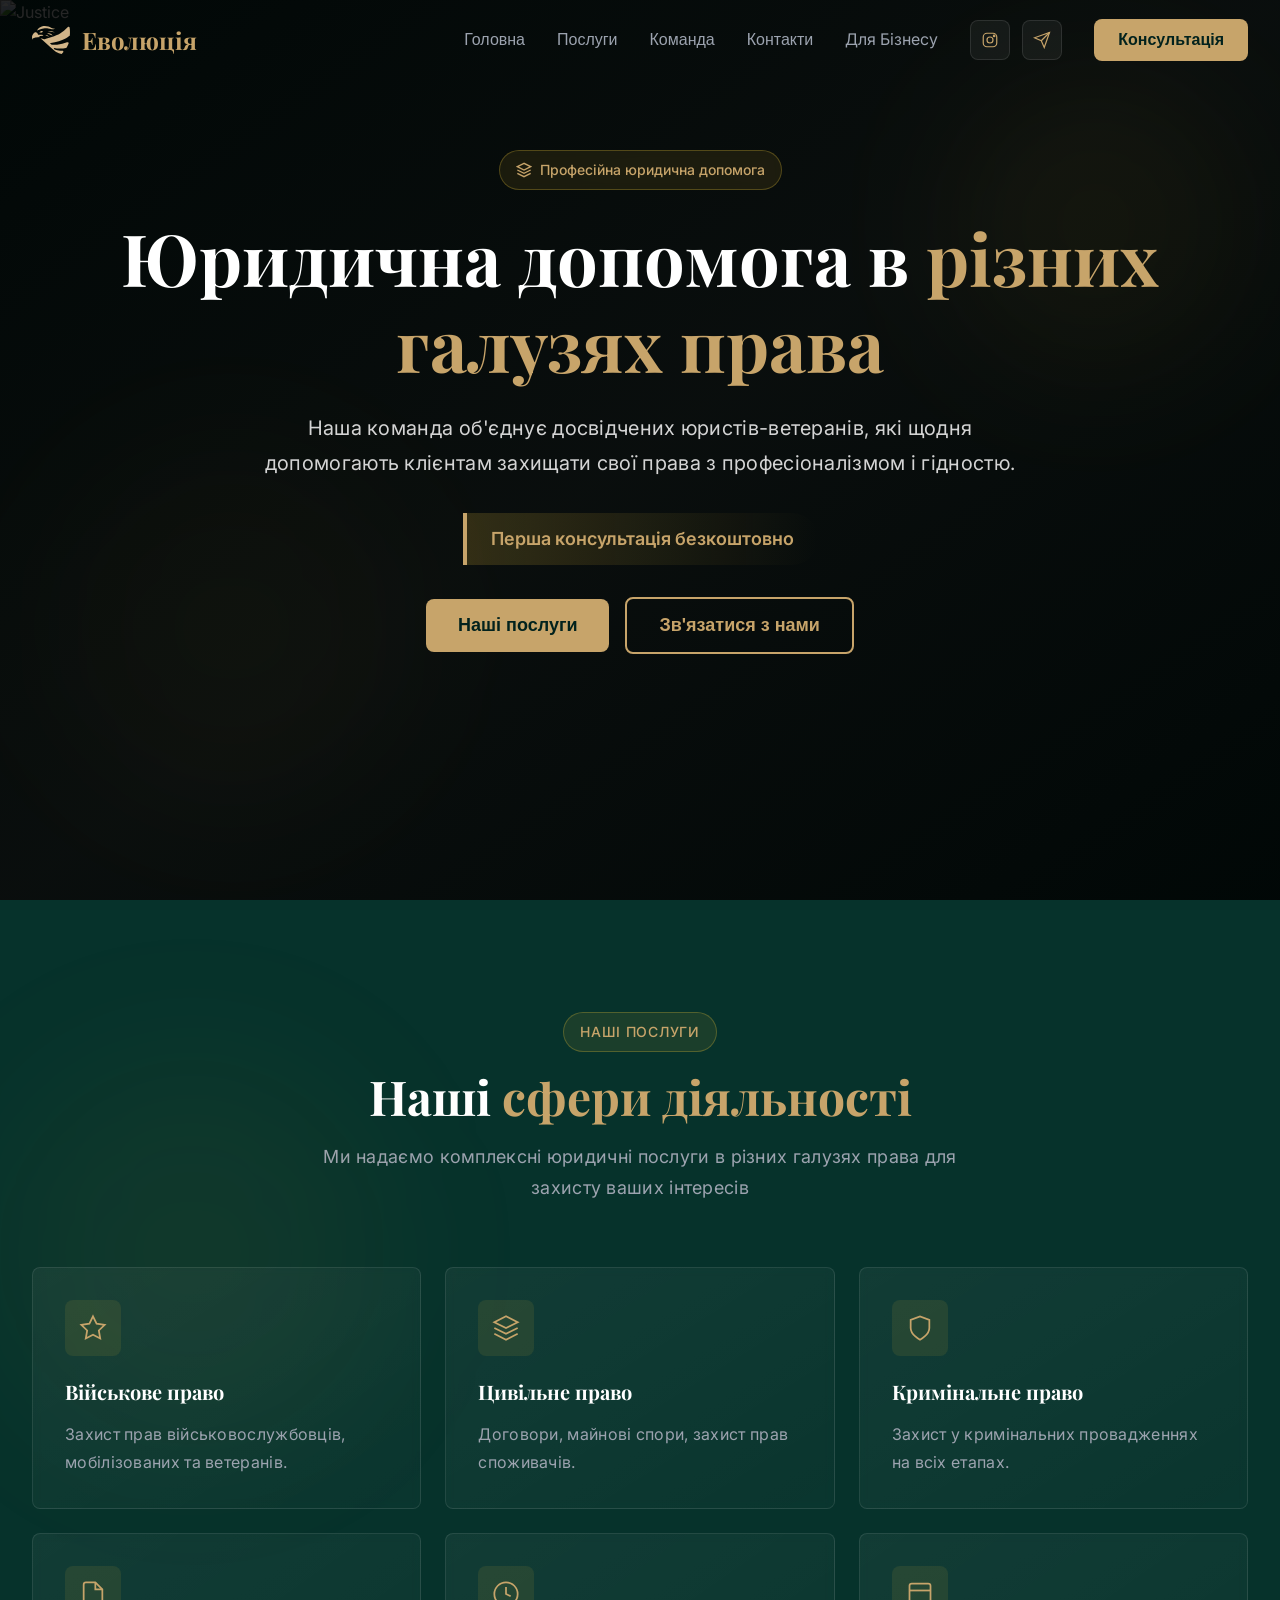
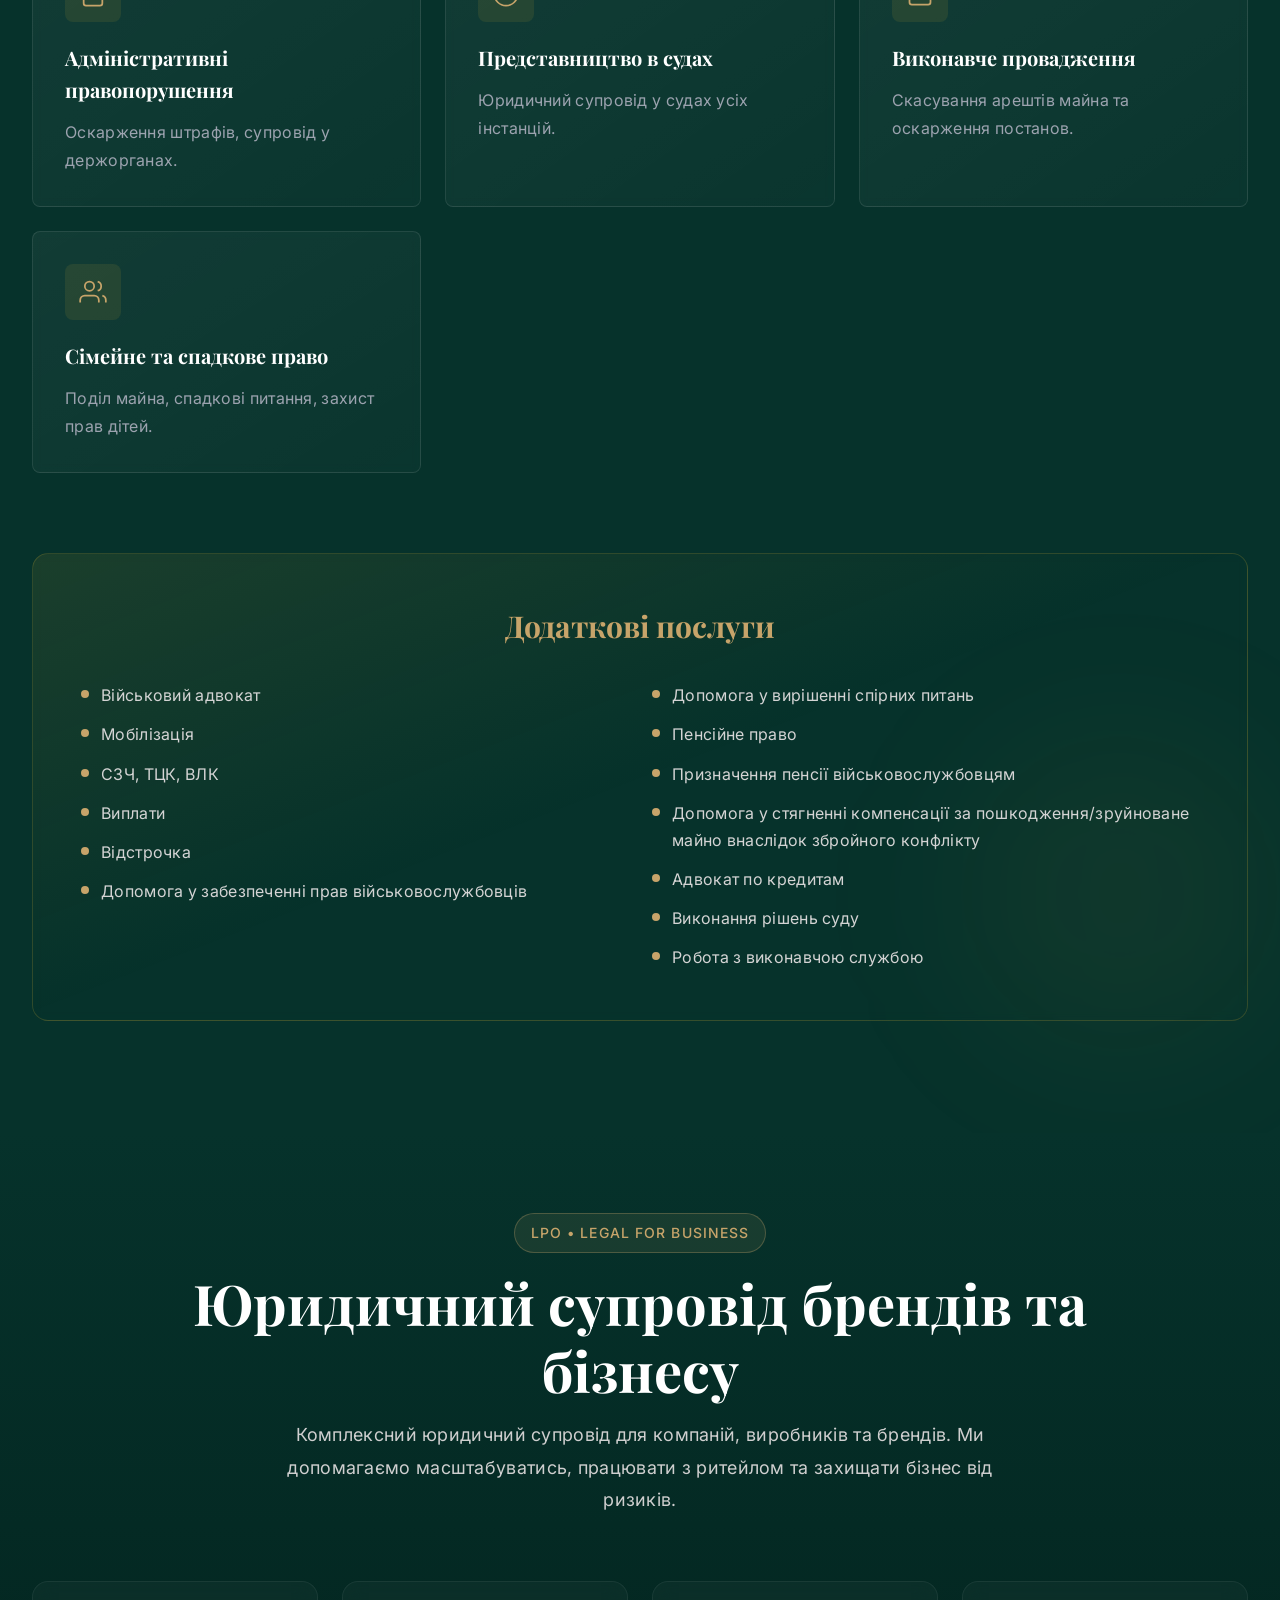
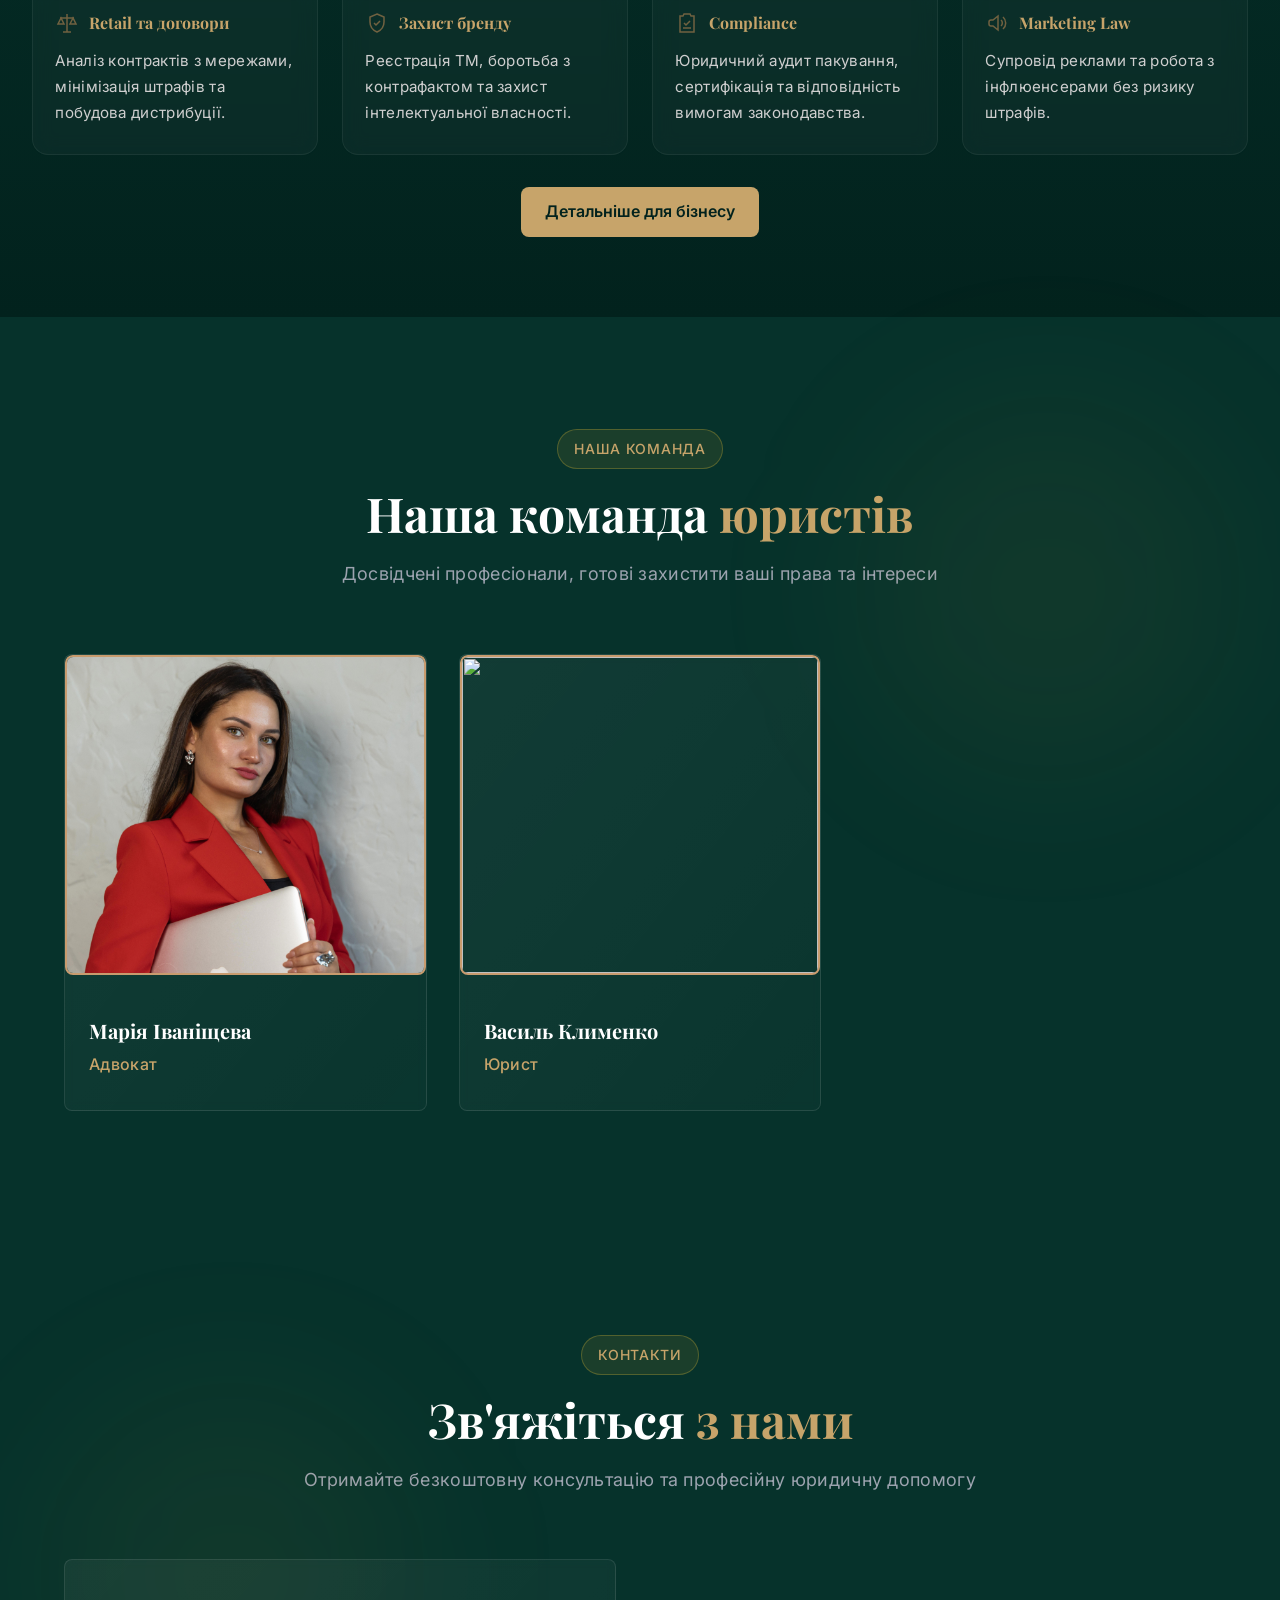
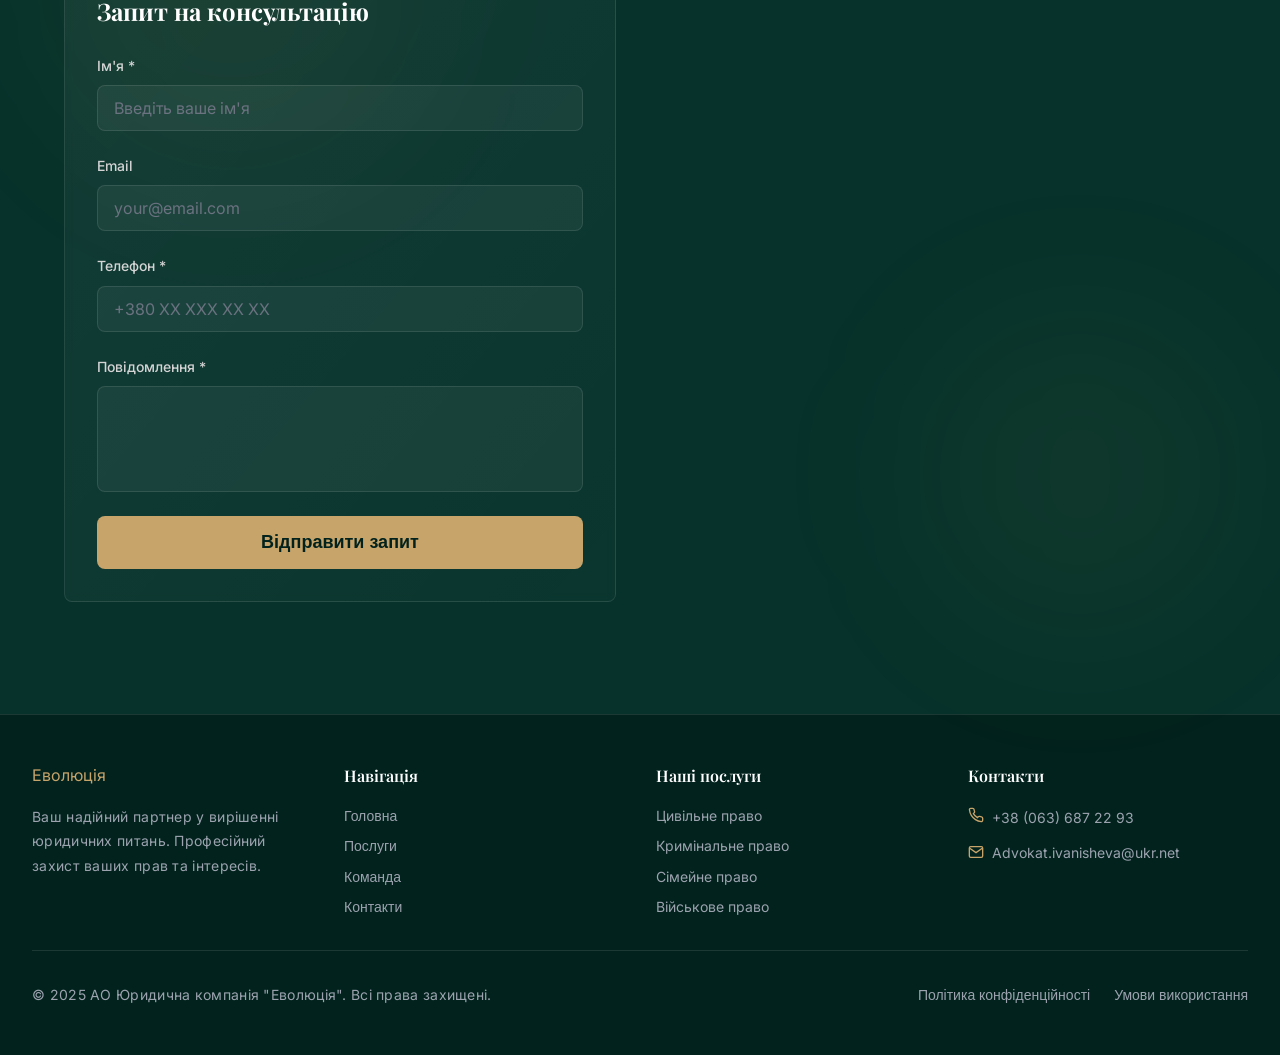
==== commit 10c3c8ba: "fix logo block" ====
--- a/index.html
+++ b/index.html
@@ -19,15 +19,7 @@
         <div class="header-content">
           <a href="./index.html" class="logo">
             <img src="./img/logo-icon.svg" alt="Еволюція" class="logo-svg" />
-            <text
-              x="0"
-              y="28"
-              font-family="Playfair Display"
-              font-size="28"
-              fill="currentColor"
-            >
-              Еволюція
-            </text>
+            <span class="logo-text"> Еволюція </span>
           </a>
           <!-- Десктопна навігація: показується на планшетах і ПК -->
           <nav class="nav-desktop">
--- a/styles.css
+++ b/styles.css
@@ -86,8 +86,6 @@
 }
 
 .logo {
-  font-size: 1.5rem;
-  font-weight: 700;
   cursor: pointer;
   display: flex;
   align-items: center;
@@ -95,7 +93,6 @@
   cursor: pointer;
   color: var(--gold);
   text-decoration: none;
-  font-family: "Playfair Display", serif;
 }
 
 .logo-svg {
@@ -103,7 +100,12 @@
   width: auto;
   color: var(--gold);
 }
-
+.logo-text {
+  font-family: "Playfair Display", serif;
+  font-size: 1.5rem;
+  font-weight: 700;
+  color: var(--gold);
+}
 .nav-desktop {
   display: none;
   align-items: center;
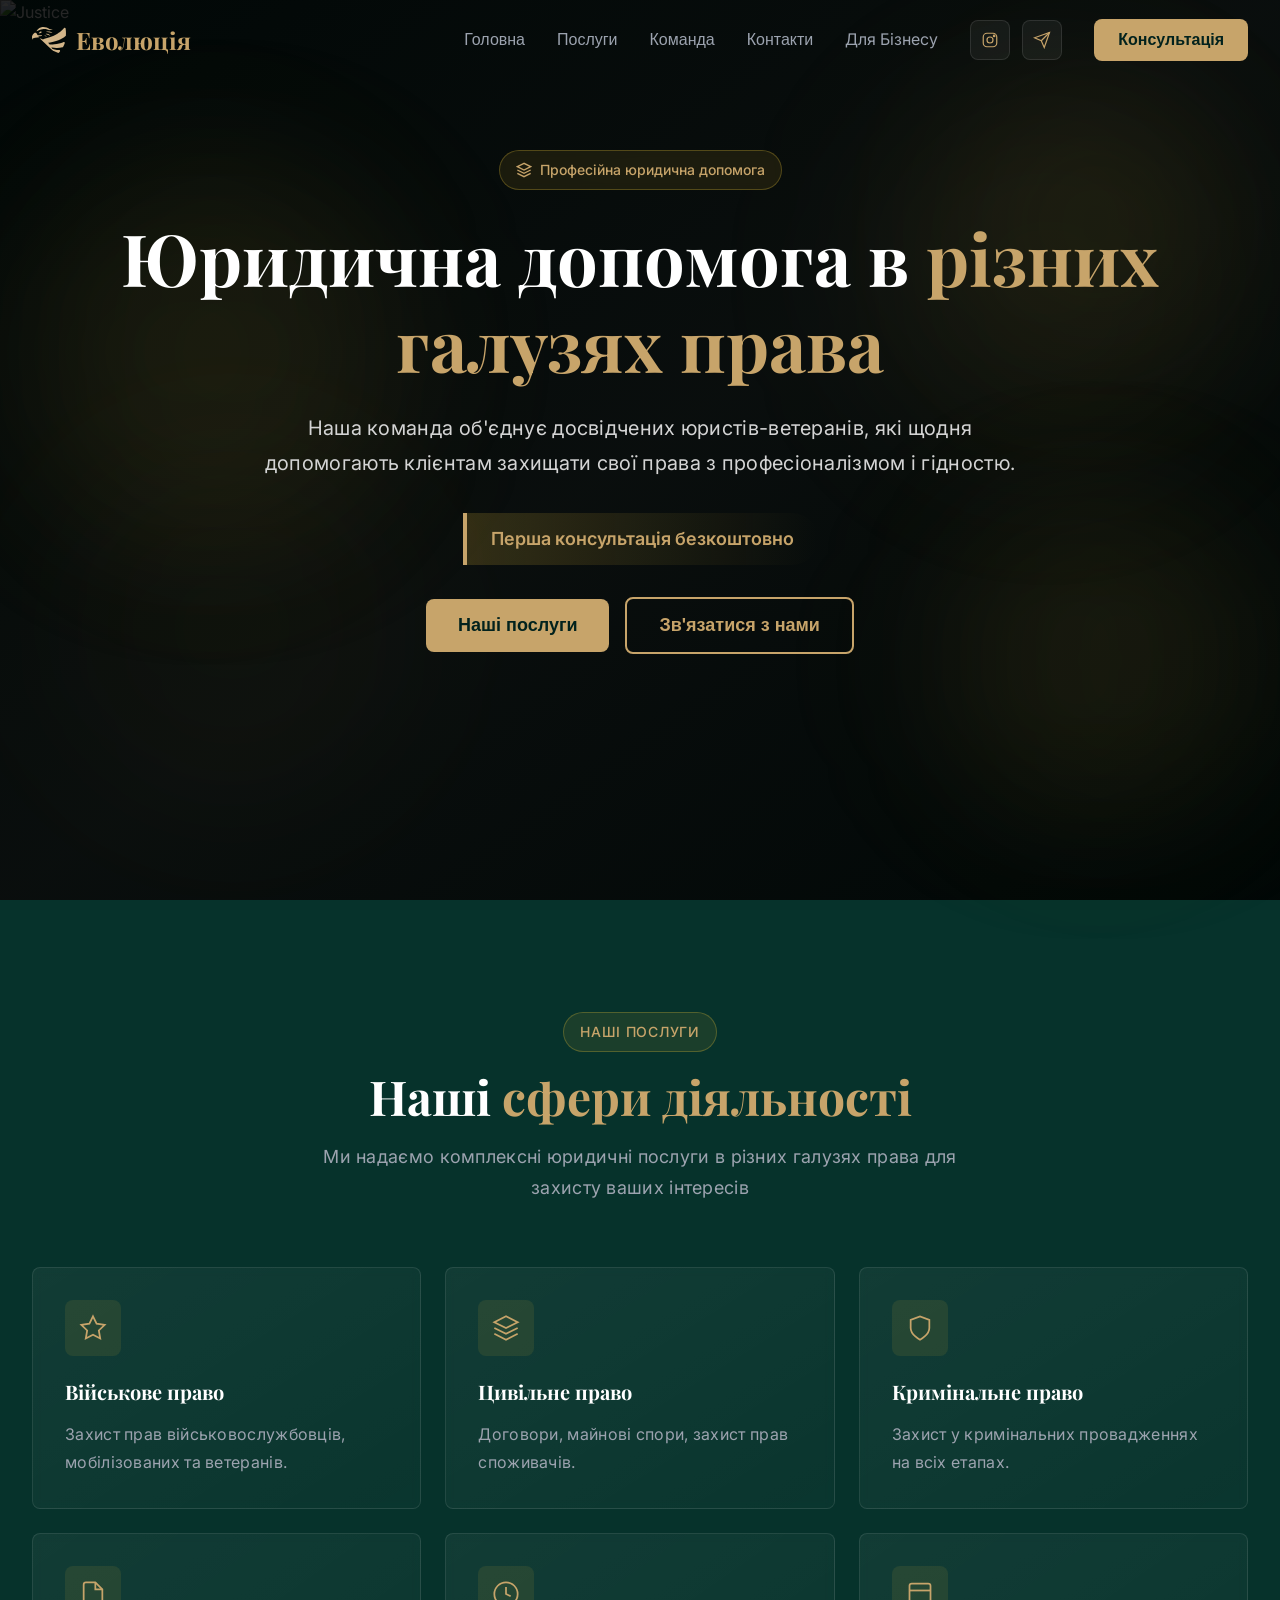
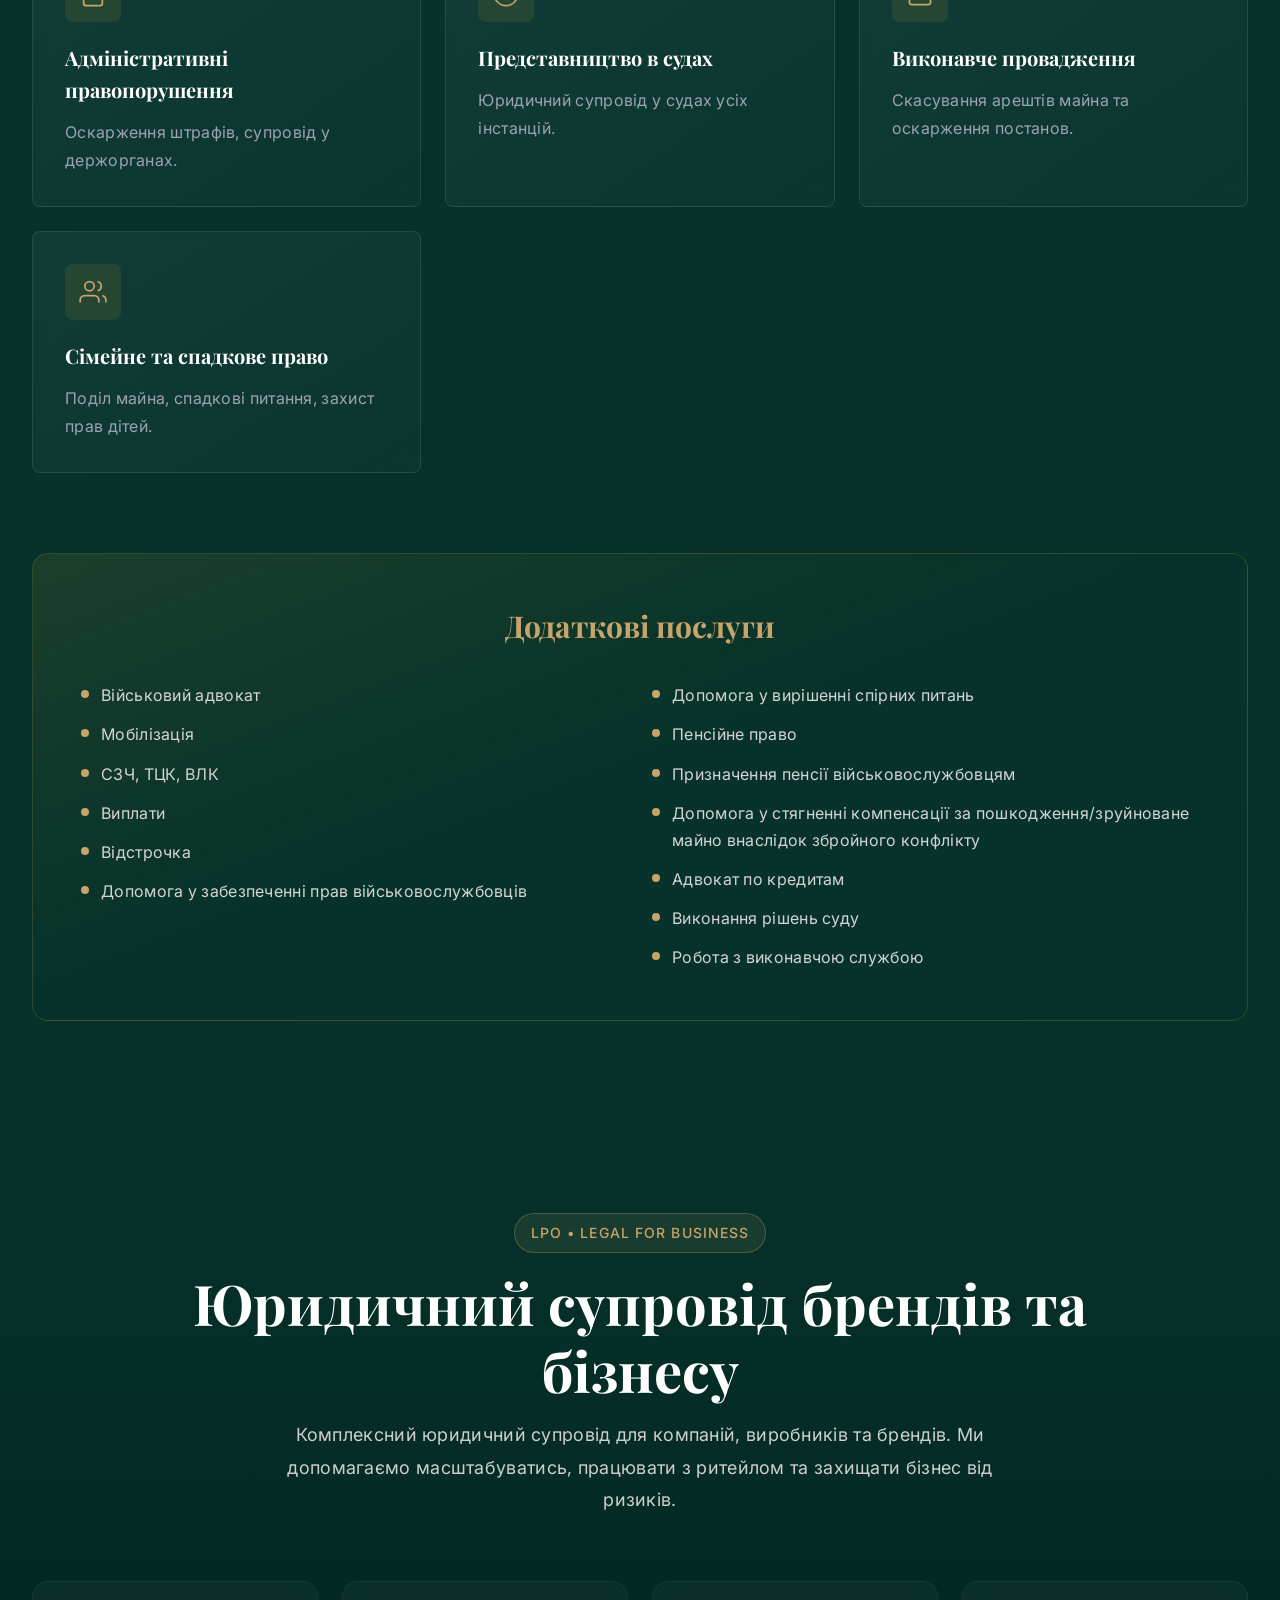
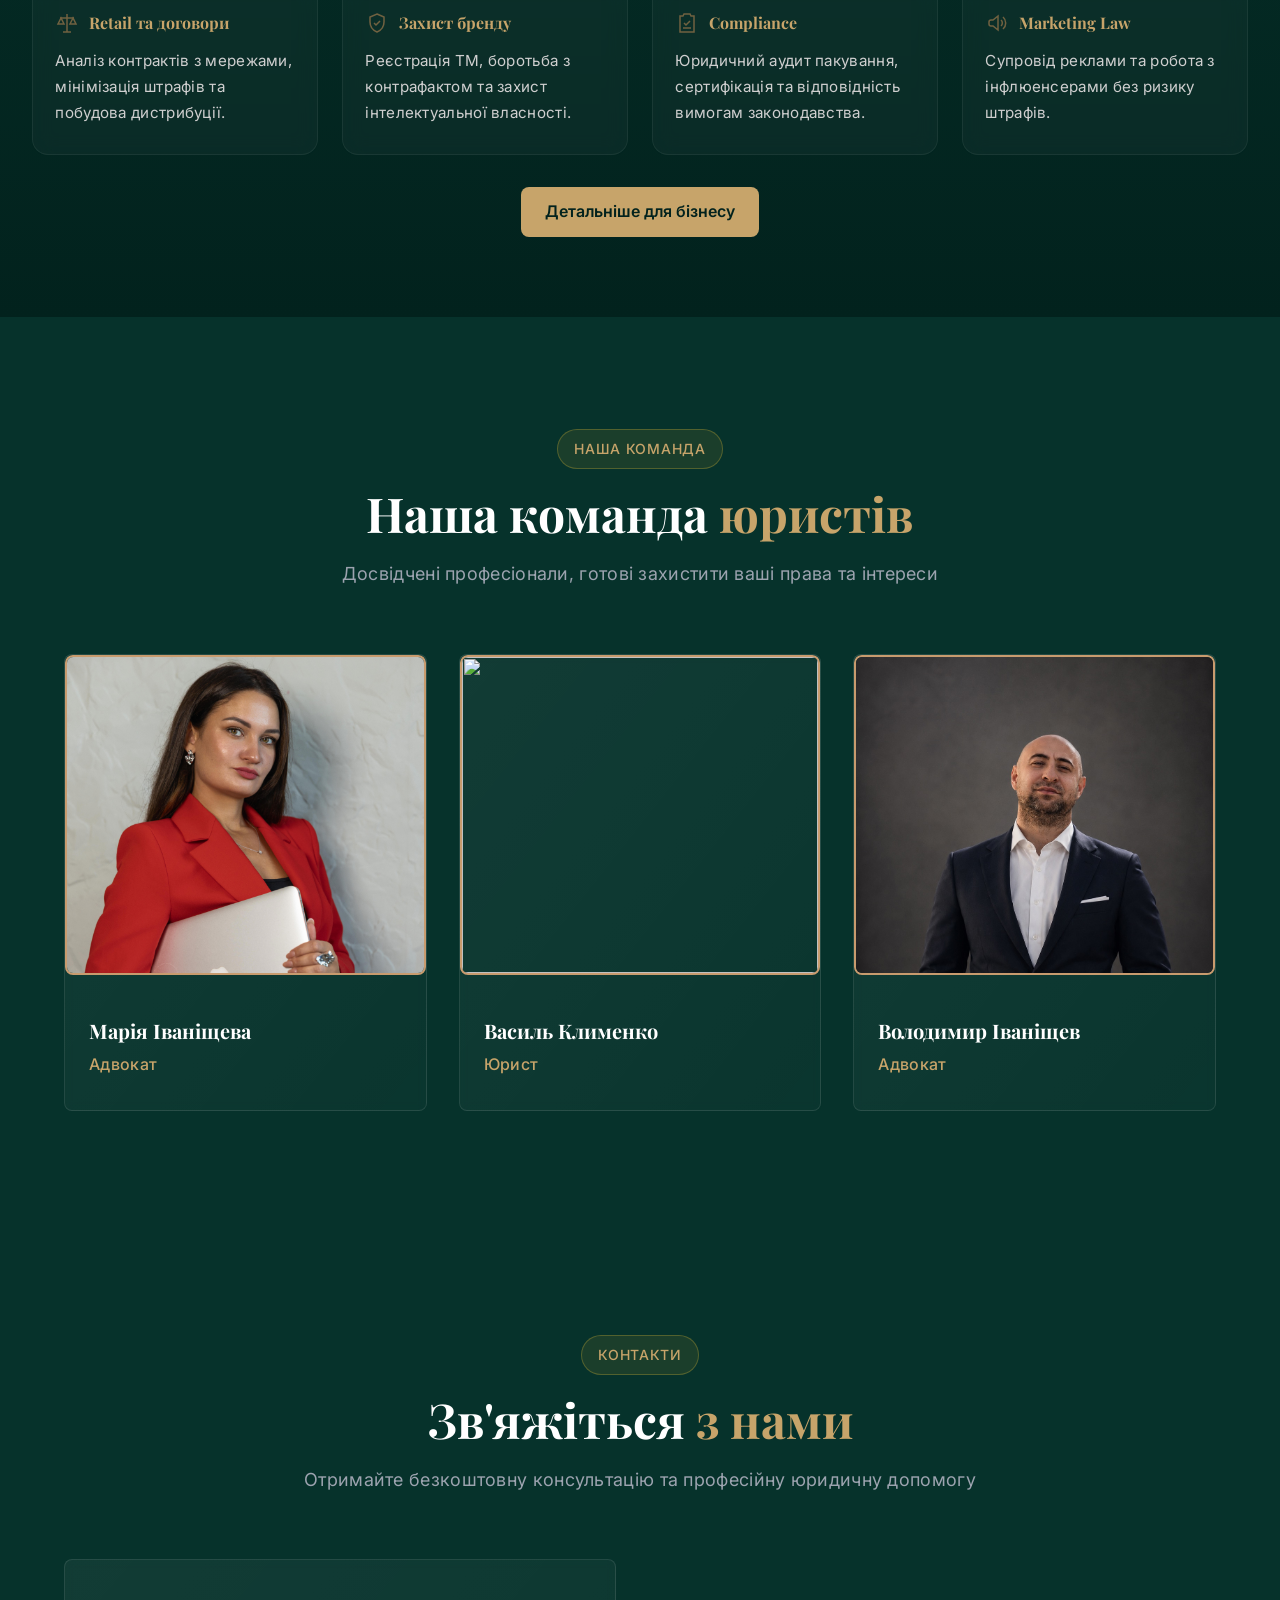
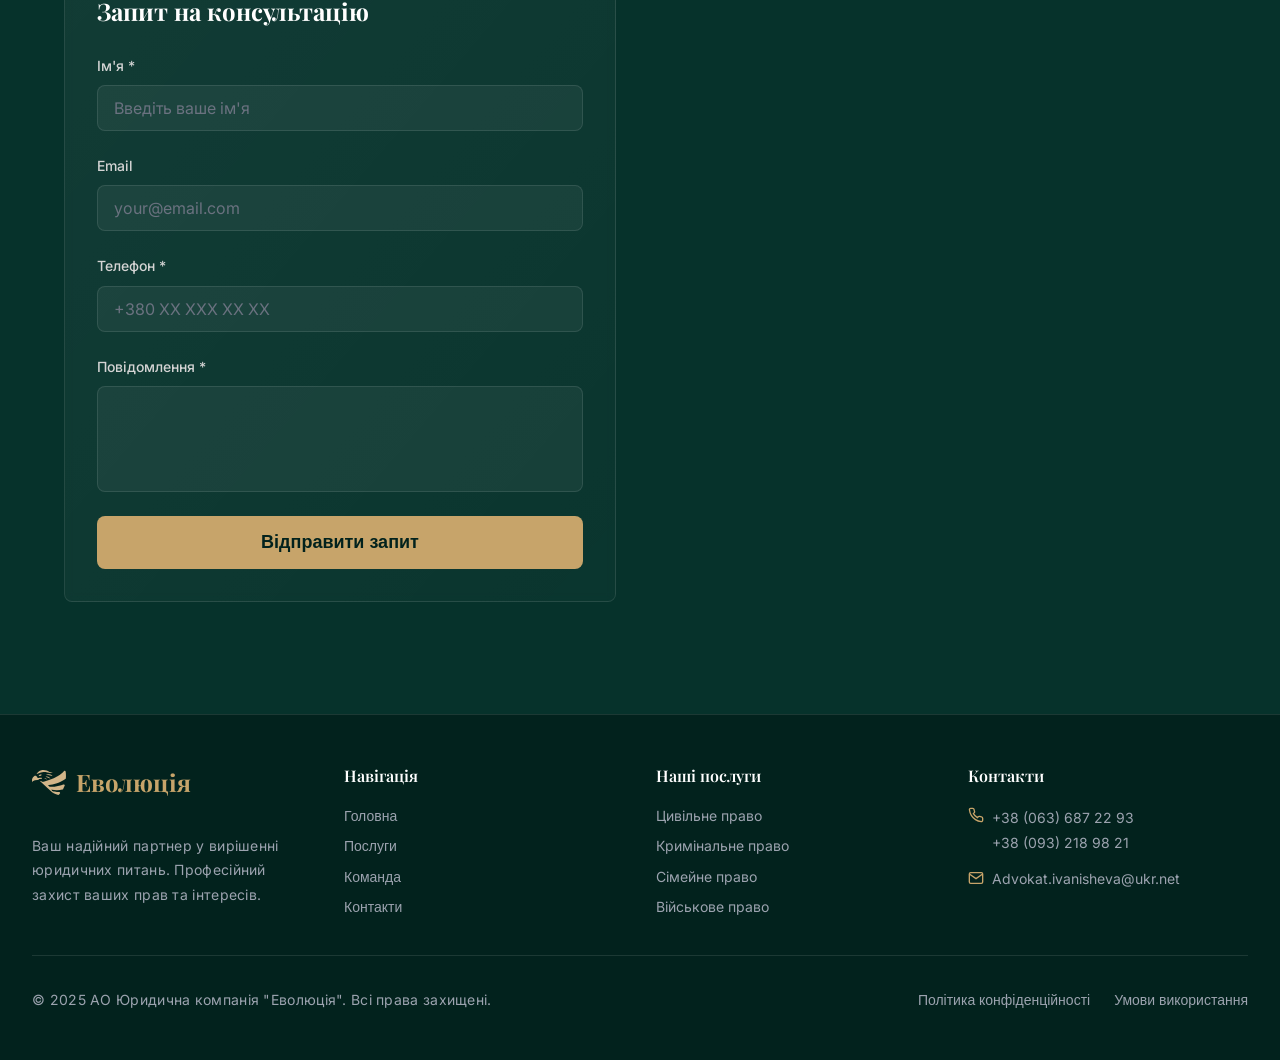
==== commit 3d850b64: "update url" ====
--- a/index.html
+++ b/index.html
@@ -40,7 +40,7 @@
             <div class="header-socials">
               <!-- Instagram -->
               <a
-                href="https://instagram.com/ТВОЙ_АККАУНТ"
+                href="https://www.instagram.com/evolucia.law?igsh=MTUwdzBtMmEzbGlqaQ=="
                 target="_blank"
                 class="social-link"
               >
@@ -53,7 +53,7 @@
 
               <!-- Telegram -->
               <a
-                href="https://t.me/ТВОЙ_АККАУНТ"
+                href="https://t.me/evolution_lawfirm"
                 target="_blank"
                 class="social-link"
               >
@@ -97,7 +97,7 @@
           <div class="header-socials mobile-socials">
             <!-- Instagram -->
             <a
-              href="https://instagram.com/ТВОЙ_АККАУНТ"
+              href="https://www.instagram.com/evolucia.law?igsh=MTUwdzBtMmEzbGlqaQ=="
               target="_blank"
               class="social-link"
             >
@@ -110,7 +110,7 @@
 
             <!-- Telegram -->
             <a
-              href="https://t.me/ТВОЙ_АККАУНТ"
+              href="https://t.me/evolution_lawfirm"
               target="_blank"
               class="social-link"
             >
@@ -553,6 +553,44 @@
             <div class="team-info">
               <h3 class="team-name">Василь Клименко</h3>
               <p class="team-position">Юрист</p>
+
+              <!-- <p class="team-specialty">
+        Кримінальне та військове право
+      </p>
+      -->
+
+              <!-- <div class="team-social">
+      <a href="#" class="social-link">
+        <svg width="20" height="20" viewBox="0 0 24 24" fill="none" stroke="currentColor" stroke-width="2">
+          <rect x="2" y="2" width="20" height="20" rx="5" ry="5" />
+          <path d="M16 11.37A4 4 0 1 1 12.63 8 4 4 0 0 1 16 11.37z" />
+          <line x1="17.5" y1="6.5" x2="17.51" y2="6.5" />
+        </svg>
+      </a>
+      <a href="#" class="social-link">
+        <svg width="20" height="20" viewBox="0 0 24 24" fill="none" stroke="currentColor" stroke-width="2">
+          <path d="M18 2h-3a5 5 0 0 0-5 5v3H7v4h3v8h4v-8h3l1-4h-4V7a1 1 0 0 1 1-1h3z" />
+        </svg>
+      </a>
+      <a href="#" class="social-link">
+        <svg width="20" height="20" viewBox="0 0 24 24" fill="none" stroke="currentColor" stroke-width="2">
+          <path d="M16 8a6 6 0 0 1 6 6v7h-4v-7a2 2 0 0 0-2-2 2 2 0 0 0-2 2v7h-4v-7a6 6 0 0 1 6-6z" />
+          <rect x="2" y="9" width="4" height="12" />
+          <circle cx="4" cy="4" r="2" />
+        </svg>
+      </a>
+    </div>
+    -->
+            </div>
+          </div>
+
+          <div class="team-card">
+            <div class="team-avatar">
+              <img src="./img/vova.jpeg" alt="" class="team-photo" />
+            </div>
+            <div class="team-info">
+              <h3 class="team-name">Володимир Іваніщев</h3>
+              <p class="team-position">Адвокат</p>
 
               <!-- <p class="team-specialty">
         Кримінальне та військове право
@@ -712,7 +750,8 @@
               </div>
               <div>
                 <h4>Телефон</h4>
-                <a href="tel:+380636872293"> +38 (063) 687 22 93 </a>
+                <a href="tel:+380636872293"> +38 (063) 687 22 93 </a> <br />
+                <a href="tel:+380932189821"> +38 (093) 218 98 21 </a>
               </div>
             </div>
             <div class="contact-info-card">
@@ -798,7 +837,14 @@
         <div class="footer-grid">
           <div class="footer-brand">
             <div class="logo">
-              <span class="logo-pravo"> Еволюція </span>
+              <a href="./index.html" class="logo">
+                <img
+                  src="./img/logo-icon.svg"
+                  alt="Еволюція"
+                  class="logo-svg"
+                />
+                <span class="logo-text"> Еволюція </span>
+              </a>
             </div>
             <p class="footer-description">
               Ваш надійний партнер у вирішенні юридичних питань. Професійний
@@ -868,7 +914,8 @@
                 />
               </svg>
               <div>
-                <a href="tel:+380636872293"> +38 (063) 687 22 93 </a>
+                <a href="tel:+380636872293"> +38 (063) 687 22 93 </a> <br />
+                <a href="tel:+380932189821"> +38 (093) 218 98 21 </a>
               </div>
             </div>
             <div class="footer-contact-item">
--- a/styles.css
+++ b/styles.css
@@ -57,6 +57,9 @@
   margin: 0 auto;
   padding: 0 1rem;
 }
+section {
+  padding: 100px 0;
+}
 
 /* =====================================================
    HEADER / ШАПКА
@@ -86,19 +89,19 @@
 }
 
 .logo {
-  cursor: pointer;
-  display: flex;
-  align-items: center;
-  gap: 12px;
-  cursor: pointer;
-  color: var(--gold);
+  display: flex;
+  align-items: center;
+  gap: 10px;
   text-decoration: none;
+  color: var(--gold);
 }
 
 .logo-svg {
-  height: 28px;
-  width: auto;
-  color: var(--gold);
+  width: 34px;
+  height: 34px;
+  object-fit: contain;
+  display: block;
+  flex-shrink: 0;
 }
 .logo-text {
   font-family: "Playfair Display", serif;
@@ -424,10 +427,10 @@
    Спільні стилі секцій, заголовків, описів і декоративних елементів.
    ===================================================== */
 
-section {
+/* section {
   position: relative;
   padding: 5rem 0;
-}
+} */
 
 .section-decoration {
   position: absolute;
@@ -1164,6 +1167,7 @@
   display: flex;
   align-items: center;
   overflow: hidden;
+  margin-bottom: 40px;
 }
 
 .services-hero-bg {
@@ -1247,7 +1251,7 @@
   display: flex;
   align-items: center;
   gap: 1rem;
-  margin-bottom: 2rem;
+  margin-bottom: 40px;
 }
 
 .block-title span {
@@ -1275,7 +1279,7 @@
 .practice-grid {
   display: grid;
   grid-template-columns: repeat(5, 1fr);
-  gap: 1.5rem;
+  gap: 24px;
 }
 
 .practice-card,
@@ -1426,7 +1430,7 @@
 .cooperation-grid {
   display: grid;
   grid-template-columns: repeat(2, 1fr);
-  gap: 1.5rem;
+  gap: 24px;
 }
 
 .cooperation-card {
@@ -1504,7 +1508,7 @@
 .retail-grid {
   display: grid;
   grid-template-columns: repeat(2, 1fr);
-  gap: 1.25rem;
+  gap: 24px;
 }
 
 .retail-card {
